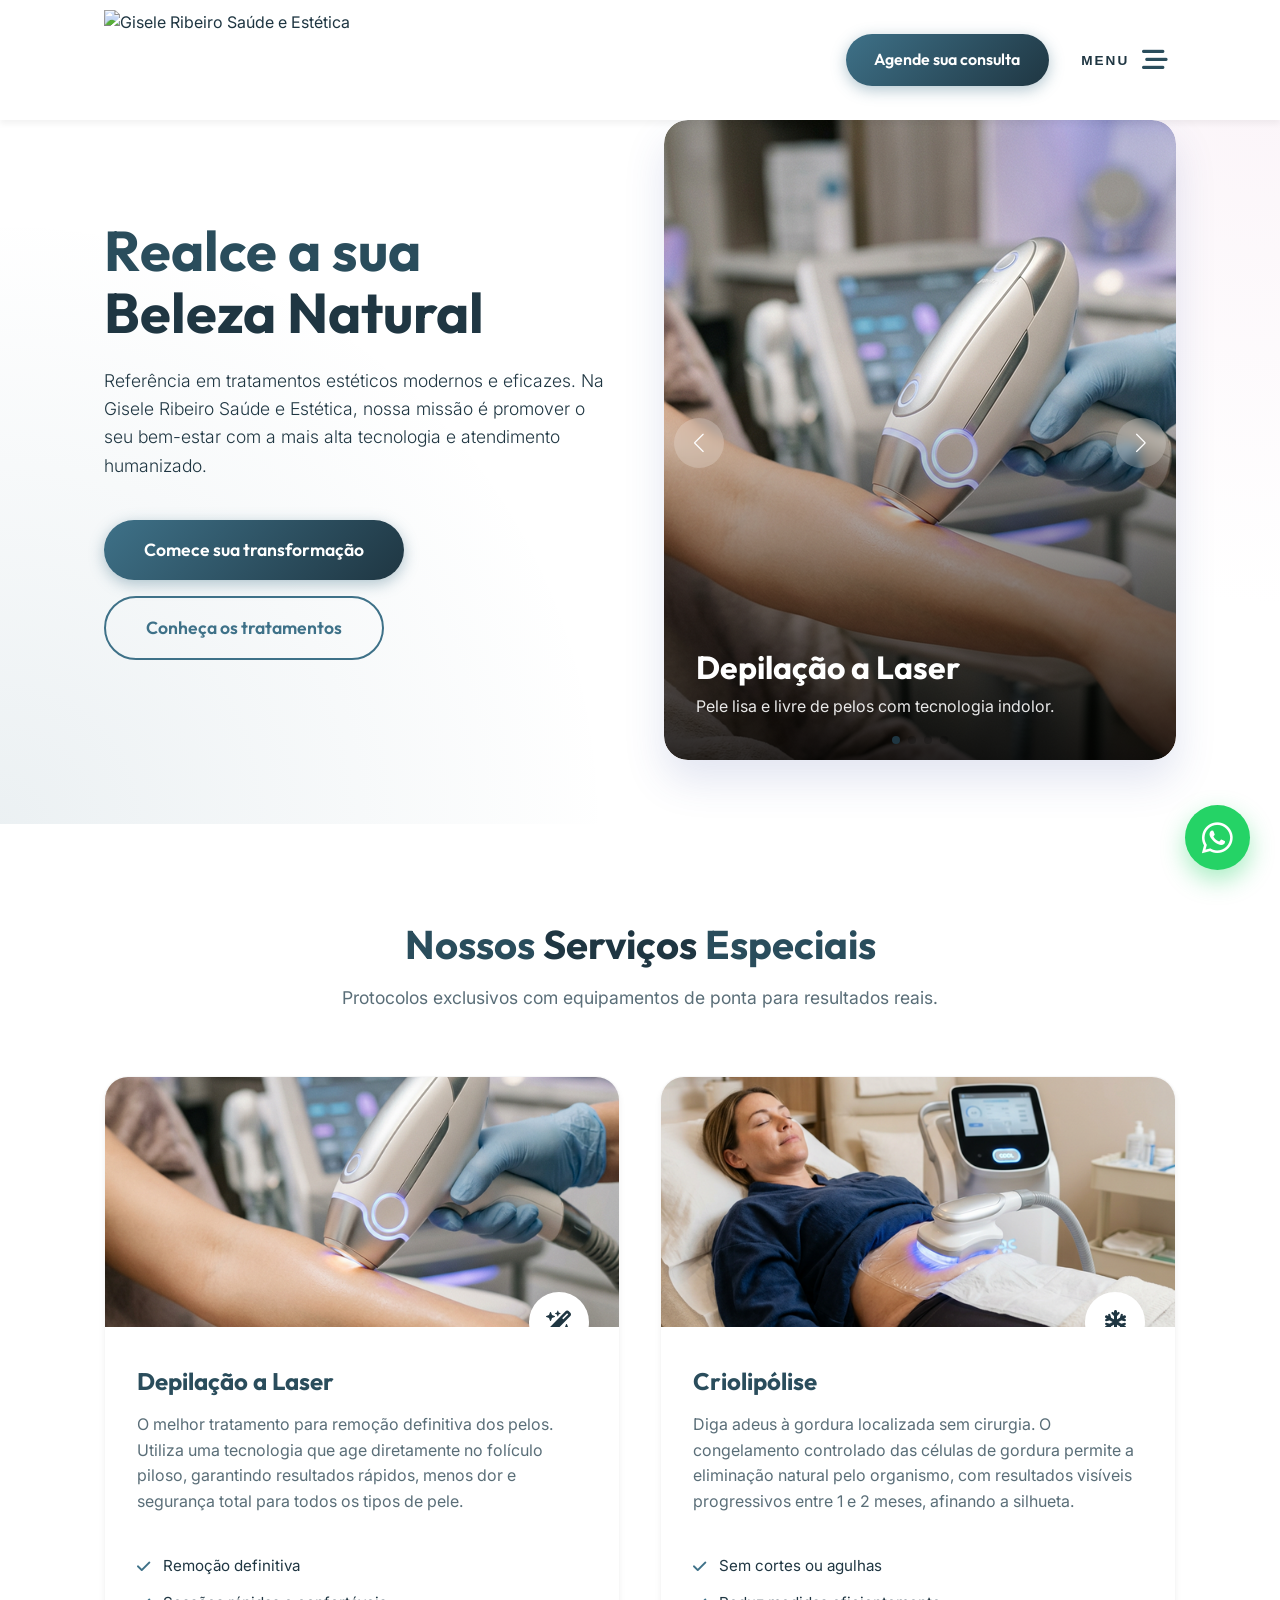
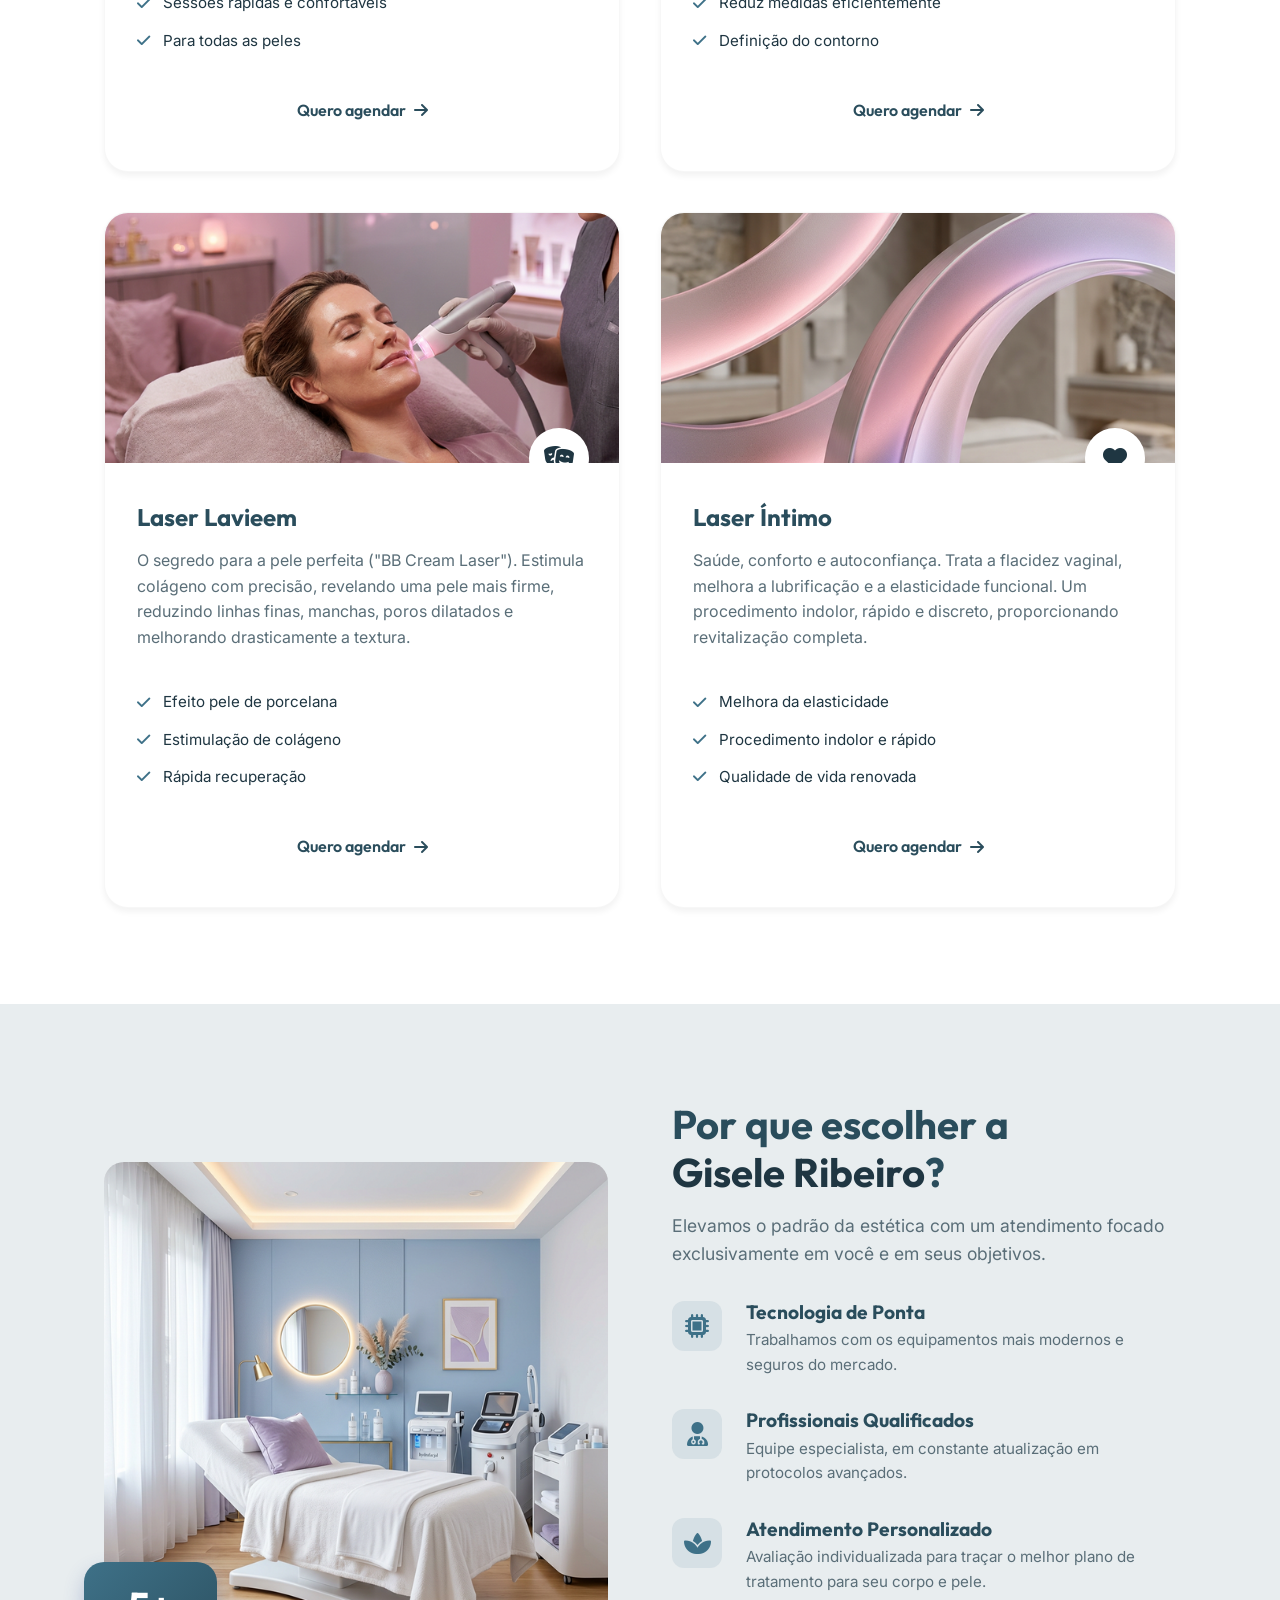
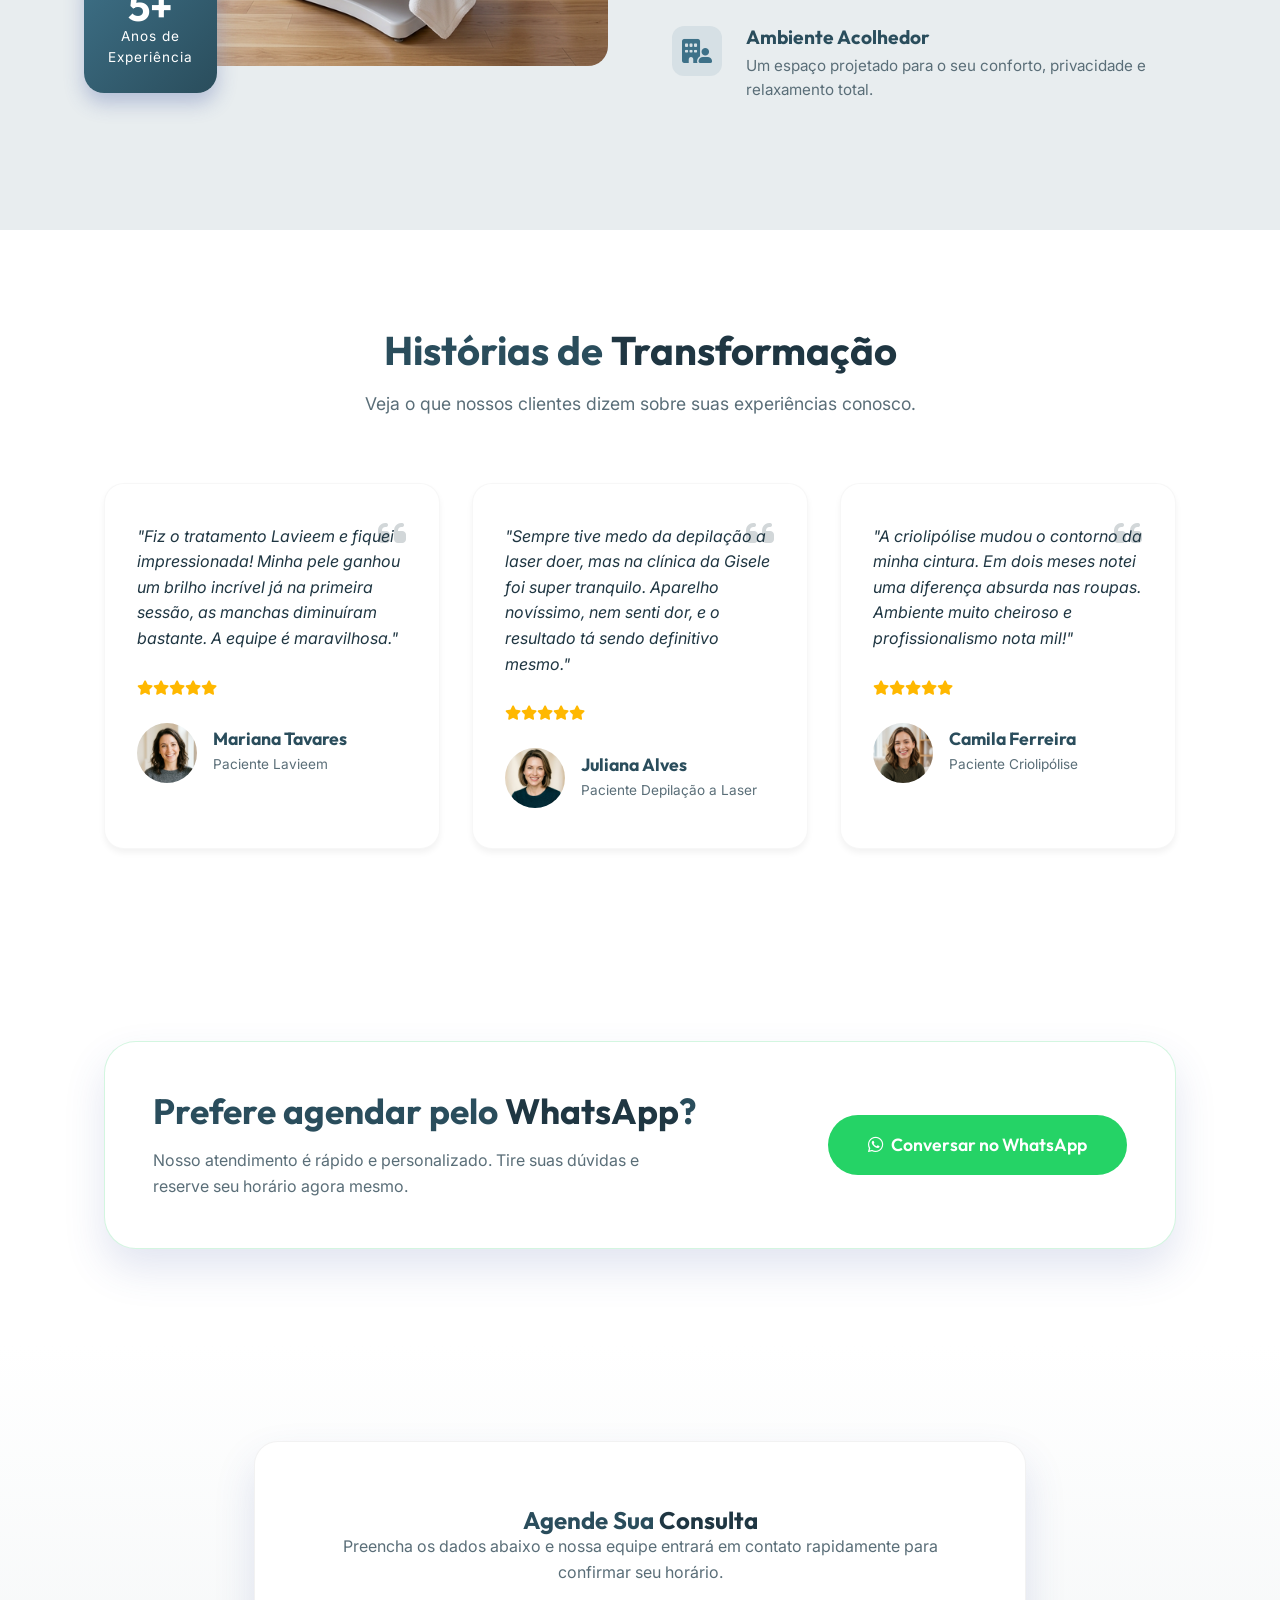
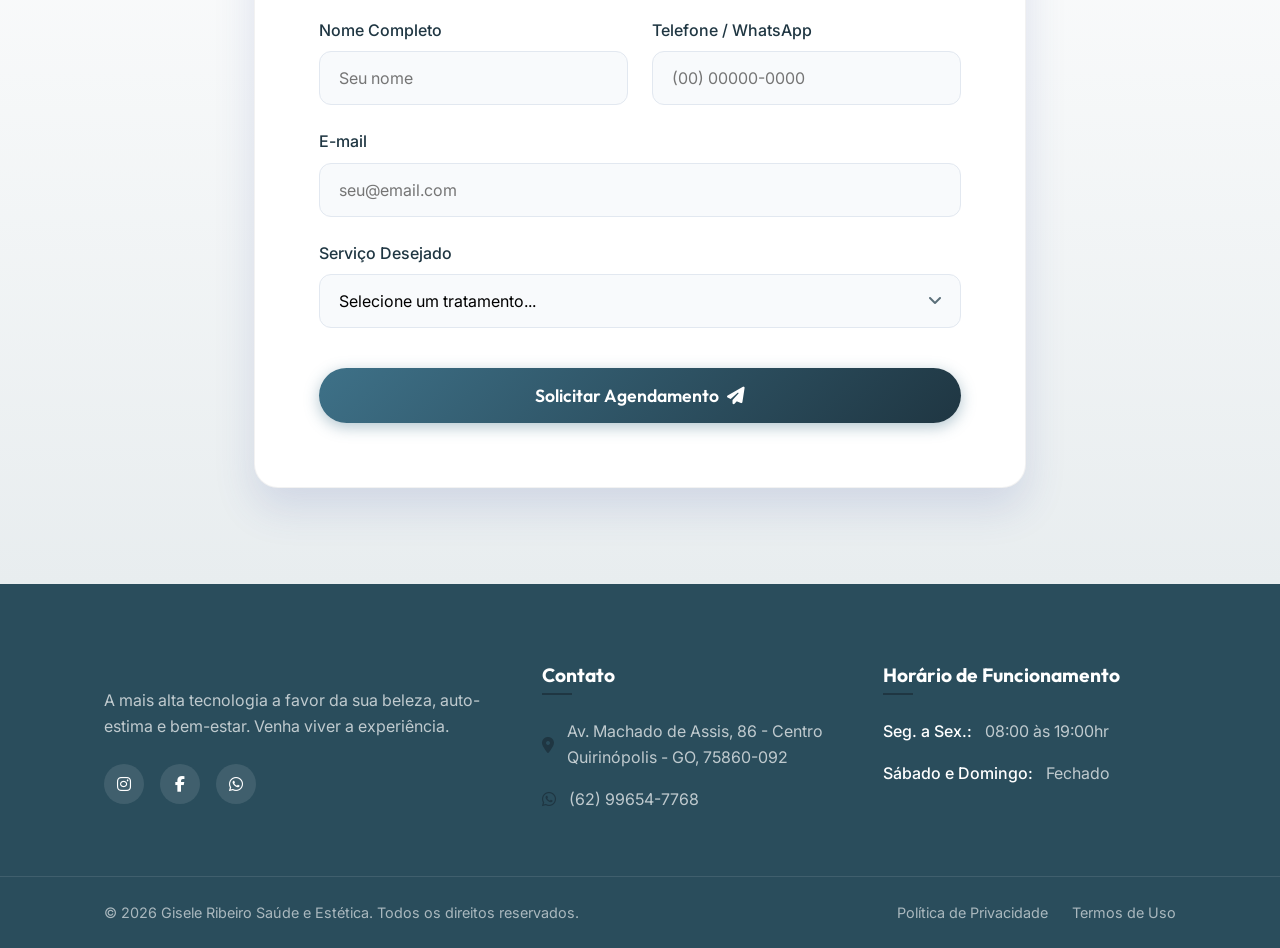
==== index.html @ b2b4befc "Add files via upload" ====
<!DOCTYPE html>
<html lang="pt-BR">
<head>
    <meta charset="UTF-8">
    <meta name="viewport" content="width=device-width, initial-scale=1.0">
    <meta name="description" content="Gisele Ribeiro Saúde e Estética - Tratamentos modernos de Depilação a Laser, Criolipólise, Laser Lavieem e Laser Íntimo. Agende sua consulta!">
    <title>Gisele Ribeiro | Saúde e Estética</title>
    
    <!-- Favicon -->
    <link rel="icon" type="image/webp" href="https://i.ibb.co/fGSXRLW4/Giselr-Besf-nw.webp">
    
    <!-- Google Fonts: Inter and Outfit -->
    <link rel="preconnect" href="https://fonts.googleapis.com">
    <link rel="preconnect" href="https://fonts.gstatic.com" crossorigin>
    <link href="https://fonts.googleapis.com/css2?family=Inter:wght@300;400;500;600&family=Outfit:wght@400;600;700&display=swap" rel="stylesheet">
    
    <!-- FontAwesome for Icons -->
    <link rel="stylesheet" href="https://cdnjs.cloudflare.com/ajax/libs/font-awesome/6.4.0/css/all.min.css">
    
    <!-- Swiper CSS for Carousel -->
    <link rel="stylesheet" href="https://cdn.jsdelivr.net/npm/swiper@10/swiper-bundle.min.css" />

    <!-- Google Icons (Material Symbols Outlined) -->
    <link rel="stylesheet" href="https://fonts.googleapis.com/css2?family=Material+Symbols+Outlined:opsz,wght,FILL,GRAD@20..48,100..700,0..1,-50..200" />
    
    <link rel="stylesheet" href="styles.css">
</head>
<body>

    <!-- Header -->
    <header class="header">
        <div class="container header-content">
            <a href="index.html" class="logo">
                <img src="https://i.ibb.co/fGSXRLW4/Giselr-Besf-nw.webp" alt="Gisele Ribeiro Saúde e Estética" class="logo-img">
            </a>
            
            <div class="header-actions">
                <a href="#agendamento" class="btn btn-primary d-none-mobile">Agende sua consulta</a>
                <button class="nav-toggle" aria-label="Abrir Menu">
                    <span class="menu-label d-none-mobile">MENU</span>
                    <i class="fa-solid fa-bars-staggered"></i>
                </button>
            </div>
        </div>
        
        <!-- Sidebar Navigation Menu -->
        <div class="sidebar-nav">
            <div class="sidebar-header">
                <button class="nav-close" aria-label="Fechar Menu">
                    <i class="fa-solid fa-xmark"></i>
                </button>
            </div>
            <nav class="sidebar-links">
                <a href="#home" class="sidebar-link active">Início</a>
                <a href="#servicos" class="sidebar-link">Serviços</a>
                <a href="#beneficios" class="sidebar-link">Benefícios</a>
                <a href="#beneficios" class="sidebar-link">Sobre Nós</a>
                <a href="cursos.html" class="sidebar-link">Academy (Cursos)</a>
                <a href="#" class="sidebar-link">Blog <span class="badge">Em breve</span></a>
                <a href="#agendamento" class="btn btn-primary btn-block" style="margin-top: 2rem;">Agendar Consulta</a>
            </nav>
            <div class="sidebar-footer">
                <div class="social-links">
                    <a href="https://www.instagram.com/giseleribeiro.esteticacomsaude/" target="_blank"><i class="fa-brands fa-instagram"></i></a>
                    <a href="https://wa.me/5562996547768" target="_blank"><i class="fa-brands fa-whatsapp"></i></a>
                </div>
            </div>
        </div>
        <div class="nav-overlay"></div>
    </header>

    <main>
        <!-- Introdução & Banner -->
        <section class="hero" id="home">
            <div class="container hero-container">
                <div class="hero-text-content">
                    <h1>Realce a sua <span class="highlight">Beleza Natural</span></h1>
                    <p>Referência em tratamentos estéticos modernos e eficazes. Na Gisele Ribeiro Saúde e Estética, nossa missão é promover o seu bem-estar com a mais alta tecnologia e atendimento humanizado.</p>
                    <div class="hero-actions">
                        <a href="#agendamento" class="btn btn-primary btn-large">Comece sua transformação</a>
                        <a href="#servicos" class="btn btn-outline btn-large">Conheça os tratamentos</a>
                    </div>
                </div>

                <div class="hero-carousel">
                    <!-- Swiper -->
                    <div class="swiper mySwiper">
                        <div class="swiper-wrapper">
                            <div class="swiper-slide card-slide">
                                <img src="assets/depilacao_laser.png" alt="Depilação a Laser">
                                <div class="slide-content">
                                    <h3>Depilação a Laser</h3>
                                    <p>Pele lisa e livre de pelos com tecnologia indolor.</p>
                                </div>
                            </div>
                            <div class="swiper-slide card-slide">
                                <img src="assets/criolipolise.png" alt="Criolipólise">
                                <div class="slide-content">
                                    <h3>Criolipólise</h3>
                                    <p>Redução de gordura localizada sem cirurgia.</p>
                                </div>
                            </div>
                            <div class="swiper-slide card-slide">
                                <img src="assets/laser_lavieem.png" alt="Laser Lavieem">
                                <div class="slide-content">
                                    <h3>Laser Lavieem</h3>
                                    <p>Rejuvenescimento facial, glow extra e redução de manchas.</p>
                                </div>
                            </div>
                            <div class="swiper-slide card-slide">
                                <img src="assets/laser_intimo.png" alt="Laser Íntimo">
                                <div class="slide-content">
                                    <h3>Laser Íntimo</h3>
                                    <p>Conforto, revitalização e saúde íntima feminina.</p>
                                </div>
                            </div>
                        </div>
                        <div class="swiper-pagination"></div>
                        <!-- Add Arrows -->
                        <div class="swiper-button-next"></div>
                        <div class="swiper-button-prev"></div>
                    </div>
                </div>
            </div>
        </section>

        <!-- Serviços Detalhados -->
        <section class="services section-padding" id="servicos">
            <div class="container">
                <div class="section-heading text-center">
                    <h2>Nossos <span class="highlight">Serviços</span> Especiais</h2>
                    <p>Protocolos exclusivos com equipamentos de ponta para resultados reais.</p>
                </div>

                <div class="services-grid">
                    <!-- Serviço 1 -->
                    <div class="service-card reveal-up">
                        <div class="service-image">
                            <img src="assets/depilacao_laser.png" alt="Depilação a Laser">
                            <div class="service-icon"><i class="fa-solid fa-wand-magic-sparkles"></i></div>
                        </div>
                        <div class="service-content">
                            <h3>Depilação a Laser</h3>
                            <p>O melhor tratamento para remoção definitiva dos pelos. Utiliza uma tecnologia que age diretamente no folículo piloso, garantindo resultados rápidos, menos dor e segurança total para todos os tipos de pele.</p>
                            <ul class="service-features">
                                <li><i class="fa-solid fa-check"></i> Remoção definitiva</li>
                                <li><i class="fa-solid fa-check"></i> Sessões rápidas e confortáveis</li>
                                <li><i class="fa-solid fa-check"></i> Para todas as peles</li>
                            </ul>
                            <a href="#agendamento" class="btn btn-secondary">Quero agendar <i class="fa-solid fa-arrow-right"></i></a>
                        </div>
                    </div>

                    <!-- Serviço 2 -->
                    <div class="service-card reveal-up" style="transition-delay: 100ms;">
                        <div class="service-image">
                            <img src="assets/criolipolise.png" alt="Criolipólise">
                            <div class="service-icon"><i class="fa-solid fa-snowflake"></i></div>
                        </div>
                        <div class="service-content">
                            <h3>Criolipólise</h3>
                            <p>Diga adeus à gordura localizada sem cirurgia. O congelamento controlado das células de gordura permite a eliminação natural pelo organismo, com resultados visíveis progressivos entre 1 e 2 meses, afinando a silhueta.</p>
                            <ul class="service-features">
                                <li><i class="fa-solid fa-check"></i> Sem cortes ou agulhas</li>
                                <li><i class="fa-solid fa-check"></i> Reduz medidas eficientemente</li>
                                <li><i class="fa-solid fa-check"></i> Definição do contorno</li>
                            </ul>
                            <a href="#agendamento" class="btn btn-secondary">Quero agendar <i class="fa-solid fa-arrow-right"></i></a>
                        </div>
                    </div>

                    <!-- Serviço 3 -->
                    <div class="service-card reveal-up" style="transition-delay: 200ms;">
                        <div class="service-image">
                            <img src="assets/laser_lavieem.png" alt="Laser Lavieem">
                            <div class="service-icon"><i class="fa-solid fa-masks-theater"></i></div>
                        </div>
                        <div class="service-content">
                            <h3>Laser Lavieem</h3>
                            <p>O segredo para a pele perfeita ("BB Cream Laser"). Estimula colágeno com precisão, revelando uma pele mais firme, reduzindo linhas finas, manchas, poros dilatados e melhorando drasticamente a textura.</p>
                            <ul class="service-features">
                                <li><i class="fa-solid fa-check"></i> Efeito pele de porcelana</li>
                                <li><i class="fa-solid fa-check"></i> Estimulação de colágeno</li>
                                <li><i class="fa-solid fa-check"></i> Rápida recuperação</li>
                            </ul>
                            <a href="#agendamento" class="btn btn-secondary">Quero agendar <i class="fa-solid fa-arrow-right"></i></a>
                        </div>
                    </div>

                    <!-- Serviço 4 -->
                    <div class="service-card reveal-up" style="transition-delay: 300ms;">
                        <div class="service-image">
                            <img src="assets/laser_intimo.png" alt="Laser Íntimo">
                            <div class="service-icon"><i class="fa-solid fa-heart"></i></div>
                        </div>
                        <div class="service-content">
                            <h3>Laser Íntimo</h3>
                            <p>Saúde, conforto e autoconfiança. Trata a flacidez vaginal, melhora a lubrificação e a elasticidade funcional. Um procedimento indolor, rápido e discreto, proporcionando revitalização completa.</p>
                            <ul class="service-features">
                                <li><i class="fa-solid fa-check"></i> Melhora da elasticidade</li>
                                <li><i class="fa-solid fa-check"></i> Procedimento indolor e rápido</li>
                                <li><i class="fa-solid fa-check"></i> Qualidade de vida renovada</li>
                            </ul>
                            <a href="#agendamento" class="btn btn-secondary">Quero agendar <i class="fa-solid fa-arrow-right"></i></a>
                        </div>
                    </div>
                </div>
            </div>
        </section>

        <!-- Benefícios -->
        <section class="benefits section-padding bg-light" id="beneficios">
            <div class="container">
                <div class="benefits-wrapper">
                    <div class="benefits-image-col reveal-left">
                        <img src="assets/hero_banner.png" alt="Clínica Moderna e Confortável" class="rounded-image shadow-lg">
                        <div class="experience-badge">
                            <span class="badge-num">5+</span>
                            <span class="badge-text">Anos de<br>Experiência</span>
                        </div>
                    </div>
                    <div class="benefits-content reveal-right">
                        <h2>Por que escolher a <span class="highlight">Gisele Ribeiro</span>?</h2>
                        <p class="subtitle">Elevamos o padrão da estética com um atendimento focado exclusivamente em você e em seus objetivos.</p>
                        
                        <div class="benefits-list">
                            <div class="benefit-item">
                                <div class="icon-box"><i class="fa-solid fa-microchip"></i></div>
                                <div class="benefit-text">
                                    <h4>Tecnologia de Ponta</h4>
                                    <p>Trabalhamos com os equipamentos mais modernos e seguros do mercado.</p>
                                </div>
                            </div>
                            <div class="benefit-item">
                                <div class="icon-box"><i class="fa-solid fa-user-doctor"></i></div>
                                <div class="benefit-text">
                                    <h4>Profissionais Qualificados</h4>
                                    <p>Equipe especialista, em constante atualização em protocolos avançados.</p>
                                </div>
                            </div>
                            <div class="benefit-item">
                                <div class="icon-box"><i class="fa-solid fa-spa"></i></div>
                                <div class="benefit-text">
                                    <h4>Atendimento Personalizado</h4>
                                    <p>Avaliação individualizada para traçar o melhor plano de tratamento para seu corpo e pele.</p>
                                </div>
                            </div>
                            <div class="benefit-item">
                                <div class="icon-box"><i class="fa-solid fa-building-user"></i></div>
                                <div class="benefit-text">
                                    <h4>Ambiente Acolhedor</h4>
                                    <p>Um espaço projetado para o seu conforto, privacidade e relaxamento total.</p>
                                </div>
                            </div>
                        </div>
                    </div>
                </div>
            </div>
        </section>

        <!-- Depoimentos -->
        <section class="testimonials section-padding" id="depoimentos">
            <div class="container">
                <div class="section-heading text-center">
                    <h2>Histórias de <span class="highlight">Transformação</span></h2>
                    <p>Veja o que nossos clientes dizem sobre suas experiências conosco.</p>
                </div>
                
                <div class="testimonials-grid">
                    <div class="testimonial-card reveal-up">
                        <div class="quote-icon"><i class="fa-solid fa-quote-left"></i></div>
                        <p class="testimonial-text">"Fiz o tratamento Lavieem e fiquei impressionada! Minha pele ganhou um brilho incrível já na primeira sessão, as manchas diminuíram bastante. A equipe é maravilhosa."</p>
                        <div class="rating">
                            <i class="fa-solid fa-star"></i><i class="fa-solid fa-star"></i><i class="fa-solid fa-star"></i><i class="fa-solid fa-star"></i><i class="fa-solid fa-star"></i>
                        </div>
                        <div class="client-info">
                            <img src="assets/testimonial_1.png" alt="Cliente 1">
                            <div>
                                <h4>Mariana Tavares</h4>
                                <span>Paciente Lavieem</span>
                            </div>
                        </div>
                    </div>

                    <div class="testimonial-card reveal-up" style="transition-delay: 150ms;">
                        <div class="quote-icon"><i class="fa-solid fa-quote-left"></i></div>
                        <p class="testimonial-text">"Sempre tive medo da depilação a laser doer, mas na clínica da Gisele foi super tranquilo. Aparelho novíssimo, nem senti dor, e o resultado tá sendo definitivo mesmo."</p>
                        <div class="rating">
                            <i class="fa-solid fa-star"></i><i class="fa-solid fa-star"></i><i class="fa-solid fa-star"></i><i class="fa-solid fa-star"></i><i class="fa-solid fa-star"></i>
                        </div>
                        <div class="client-info">
                            <img src="assets/testimonial_2.png" alt="Cliente 2">
                            <div>
                                <h4>Juliana Alves</h4>
                                <span>Paciente Depilação a Laser</span>
                            </div>
                        </div>
                    </div>

                    <div class="testimonial-card reveal-up" style="transition-delay: 300ms;">
                        <div class="quote-icon"><i class="fa-solid fa-quote-left"></i></div>
                        <p class="testimonial-text">"A criolipólise mudou o contorno da minha cintura. Em dois meses notei uma diferença absurda nas roupas. Ambiente muito cheiroso e profissionalismo nota mil!"</p>
                        <div class="rating">
                            <i class="fa-solid fa-star"></i><i class="fa-solid fa-star"></i><i class="fa-solid fa-star"></i><i class="fa-solid fa-star"></i><i class="fa-solid fa-star"></i>
                        </div>
                        <div class="client-info">
                            <img src="assets/testimonial_3.png" alt="Cliente 3">
                            <div>
                                <h4>Camila Ferreira</h4>
                                <span>Paciente Criolipólise</span>
                            </div>
                        </div>
                    </div>
                </div>
            </div>
        </section>

        <!-- WhatsApp Banner CTA -->
        <section class="whatsapp-cta section-padding reveal-up">
            <div class="container">
                <div class="cta-box">
                    <div class="cta-content">
                        <h2>Prefere agendar pelo <span class="highlight">WhatsApp</span>?</h2>
                        <p>Nosso atendimento é rápido e personalizado. Tire suas dúvidas e reserve seu horário agora mesmo.</p>
                    </div>
                    <a href="https://wa.me/5562996547768?text=Olá Gisele! Gostaria de agendar meu horário. Vi o seu site e gostaria de saber as datas disponíveis." target="_blank" class="btn btn-whatsapp btn-large">
                        <i class="fa-brands fa-whatsapp"></i> Conversar no WhatsApp
                    </a>
                </div>
            </div>
        </section>

        <!-- Agendamento -->
        <section class="booking section-padding" id="agendamento">
            <div class="container container-sm">
                <div class="booking-box reveal-up">
                    <div class="booking-header text-center">
                        <h2>Agende Sua <span class="highlight">Consulta</span></h2>
                        <p>Preencha os dados abaixo e nossa equipe entrará em contato rapidamente para confirmar seu horário.</p>
                    </div>
                    
                    <form id="bookingForm" class="booking-form">
                        <div class="form-group row">
                            <div class="col">
                                <label for="name">Nome Completo</label>
                                <input type="text" id="name" name="name" placeholder="Seu nome" required>
                            </div>
                            <div class="col">
                                <label for="phone">Telefone / WhatsApp</label>
                                <input type="tel" id="phone" name="phone" placeholder="(00) 00000-0000" required>
                            </div>
                        </div>
                        <div class="form-group">
                            <label for="email">E-mail</label>
                            <input type="email" id="email" name="email" placeholder="seu@email.com" required>
                        </div>
                        <div class="form-group">
                            <label text="service">Serviço Desejado</label>
                            <div class="custom-select-wrapper">
                                <select id="service" name="service" required>
                                    <option value="" disabled selected>Selecione um tratamento...</option>
                                    <option value="depilacao">Depilação a Laser</option>
                                    <option value="criolipolise">Criolipólise</option>
                                    <option value="lavieem">Laser Lavieem</option>
                                    <option value="intimo">Laser Íntimo</option>
                                    <option value="avaliacao">Apenas uma Avaliação</option>
                                </select>
                            </div>
                        </div>
                        <button type="submit" class="btn btn-primary btn-submit btn-large w-100">Solicitar Agendamento <i class="fa-solid fa-paper-plane"></i></button>
                    </form>
                </div>
            </div>
        </section>
    </main>

    <!-- Footer -->
    <footer class="footer">
        <div class="container footer-grid">
            <div class="footer-brand">
                <p class="footer-desc">A mais alta tecnologia a favor da sua beleza, auto-estima e bem-estar. Venha viver a experiência.</p>
                <div class="social-links">
                    <a href="https://www.instagram.com/giseleribeiro.esteticacomsaude/" target="_blank" aria-label="Instagram"><i class="fa-brands fa-instagram"></i></a>
                    <a href="https://www.facebook.com/gisele.ribeirodeoliveira.9/" target="_blank" aria-label="Facebook"><i class="fa-brands fa-facebook-f"></i></a>
                    <a href="https://wa.me/5562996547768" target="_blank" aria-label="WhatsApp"><i class="fa-brands fa-whatsapp"></i></a>
                </div>
            </div>

            <div class="footer-contact">
                <h3>Contato</h3>
                <ul>
                    <li><i class="fa-solid fa-location-dot"></i> Av. Machado de Assis, 86 - Centro<br>Quirinópolis - GO, 75860-092</li>
                    <li><i class="fa-brands fa-whatsapp"></i> (62) 99654-7768</li>
                </ul>
            </div>

            <div class="footer-hours">
                <h3>Horário de Funcionamento</h3>
                <ul>
                    <li><span>Seg. a Sex.:</span> 08:00 às 19:00hr</li>
                    <li><span>Sábado e Domingo:</span> Fechado</li>
                </ul>
            </div>
        </div>
        
        <div class="footer-bottom">
            <div class="container footer-bottom-content">
                <p>&copy; 2026 Gisele Ribeiro Saúde e Estética. Todos os direitos reservados.</p>
                <div class="legal-links">
                    <a href="privacidade.html">Política de Privacidade</a>
                    <a href="termos.html">Termos de Uso</a>
                </div>
            </div>
        </div>
    </footer>

    <!-- Swiper JS -->
    <script src="https://cdn.jsdelivr.net/npm/swiper@10/swiper-bundle.min.js"></script>
    
    <!-- Custom JS -->
    <script src="script.js"></script>

    <!-- Floating WhatsApp Button -->
    <a href="https://wa.me/5562996547768?text=Olá Gisele! Gostaria de agendar uma consulta." class="whatsapp-float" target="_blank" aria-label="Falar no WhatsApp">
        <i class="fa-brands fa-whatsapp"></i>
        <span class="tooltip">Agende no WhatsApp</span>
    </a>
</body>
</html>
---- styles.css ----
/* Root Variables */
:root {
    /* Color Palette */
    --primary-blue: #3E7188; /* Deep slate blue from the main cards */
    --primary-blue-dark: #2A4D5C; /* Darker shade for text/contrast */
    --primary-blue-light: #5A8FAD; /* Lighter shade for hover states */
    --primary-lilac: #1F3642; /* Replacing lilac with a dark charcoal slate from the lines/text */
    --primary-lilac-light: #9CA7AE; /* Replacing light lilac with a soft silver/gray */
    --bg-white: #FFFFFF;
    --bg-light: #E8EDEF; /* Soft grayish-blue for light backgrounds */
    --text-dark: #1F3642; /* Dark slate text */
    --text-muted: #5A6E78;
    --accent: #E8EDEF;
    
    /* Typography */
    --font-heading: 'Outfit', sans-serif;
    --font-body: 'Inter', sans-serif;
    
    /* Shadows */
    --shadow-sm: 0 4px 6px rgba(0,0,0,0.05);
    --shadow-md: 0 10px 30px rgba(62, 113, 136, 0.1);
    --shadow-lg: 0 20px 40px rgba(61, 82, 160, 0.15);
    
    /* Transitions */
    --transition-fast: 0.2s ease;
    --transition-normal: 0.3s ease;
    --transition-slow: 0.5s ease;
}

/* Reset & Base Styles */
* {
    margin: 0;
    padding: 0;
    box-sizing: border-box;
}

html {
    scroll-behavior: smooth;
    font-size: 16px;
}

body {
    font-family: var(--font-body);
    color: var(--text-dark);
    background-color: var(--bg-white);
    line-height: 1.6;
    overflow-x: hidden;
}

h1, h2, h3, h4, h5, h6 {
    font-family: var(--font-heading);
    font-weight: 700;
    line-height: 1.2;
    color: var(--primary-blue-dark);
}

p {
    margin-bottom: 1rem;
    color: var(--text-muted);
}

a {
    text-decoration: none;
    color: inherit;
    transition: var(--transition-normal);
}

ul {
    list-style: none;
}

/* Container */
.container {
    width: 100%;
    max-width: 1200px;
    margin: 0 auto;
    padding: 0 5%;
}

.container-sm {
    max-width: 900px;
}

.section-padding {
    padding: 6rem 0;
}

.bg-light {
    background-color: var(--bg-light);
}

.text-center {
    text-align: center;
}

.highlight {
    color: var(--primary-lilac);
    position: relative;
    display: inline-block;
}

.section-heading {
    margin-bottom: 4rem;
}

.section-heading h2 {
    font-size: 2.5rem;
    margin-bottom: 1rem;
}

.section-heading p {
    font-size: 1.1rem;
    max-width: 600px;
    margin: 0 auto;
}

/* Buttons */
.btn {
    display: inline-flex;
    align-items: center;
    justify-content: center;
    padding: 0.8rem 1.8rem;
    border-radius: 50px;
    font-family: var(--font-heading);
    font-weight: 600;
    font-size: 1rem;
    cursor: pointer;
    transition: var(--transition-normal);
    gap: 0.5rem;
    border: none;
}

.btn-large {
    padding: 1rem 2.5rem;
    font-size: 1.1rem;
}

.btn-primary {
    background: linear-gradient(135deg, var(--primary-blue), var(--primary-lilac));
    color: white;
    box-shadow: 0 4px 15px rgba(62, 113, 136, 0.4);
}

.btn-primary:hover {
    transform: translateY(-2px);
    box-shadow: 0 8px 25px rgba(62, 113, 136, 0.5);
    color: white;
}

.btn-secondary {
    background: transparent;
    color: var(--primary-blue-dark);
    padding: 0.5rem 0;
    border-radius: 0;
}

.btn-secondary:hover {
    color: var(--primary-lilac);
    gap: 0.8rem;
}

.btn-outline {
    background: transparent;
    border: 2px solid var(--primary-blue);
    color: var(--primary-blue);
}

.btn-outline:hover {
    background: var(--primary-blue);
    color: white;
}

.w-100 {
    width: 100%;
}

/* Header */
.header {
    position: fixed;
    top: 0;
    width: 100%;
    background-color: rgba(255, 255, 255, 0.95);
    backdrop-filter: blur(10px);
    z-index: 1000;
    box-shadow: var(--shadow-sm);
    transition: var(--transition-normal);
}

.header-content {
    display: flex;
    justify-content: space-between;
    align-items: center;
    height: 120px; /* Increased from 80px to accommodate larger logo */
}

.logo {
    display: flex;
    align-items: center;
    text-decoration: none;
}

.logo-img {
    height: 100px; /* Increased significantly for header */
    width: auto;
    object-fit: contain;
    transition: var(--transition-fast);
}

.footer-logo {
    height: 70px; /* Reverted to a slightly smaller size for footer */
    filter: brightness(0) invert(1);
}

.header-actions {
    display: flex;
    align-items: center;
    gap: 1.5rem;
}

.nav-toggle {
    background: none;
    border: none;
    font-size: 1.6rem;
    color: var(--primary-blue-dark);
    cursor: pointer;
    display: flex;
    align-items: center;
    gap: 0.8rem;
    transition: var(--transition-normal);
    padding: 0.5rem;
}

.nav-toggle:hover {
    color: var(--primary-blue);
    transform: scale(1.05);
}

.menu-label {
    font-size: 0.85rem;
    font-weight: 700;
    letter-spacing: 2px;
    color: var(--text-dark);
}

/* Sidebar Navigation */
.sidebar-nav {
    position: fixed;
    top: 0;
    right: -100%;
    width: 350px;
    height: 100vh;
    background: white;
    z-index: 2000;
    padding: 3rem 2.5rem;
    transition: all 0.5s cubic-bezier(0.77, 0, 0.175, 1);
    display: flex;
    flex-direction: column;
    box-shadow: -10px 0 30px rgba(0,0,0,0.05);
}

.sidebar-nav.active {
    right: 0;
}

.sidebar-header {
    display: flex;
    justify-content: flex-end;
    margin-bottom: 3rem;
}

.nav-close {
    background: none;
    border: none;
    font-size: 2rem;
    color: var(--text-dark);
    cursor: pointer;
    transition: var(--transition-normal);
}

.nav-close:hover {
    color: var(--primary-blue);
    transform: rotate(90deg);
}

.sidebar-links {
    display: flex;
    flex-direction: column;
    gap: 1.2rem;
    flex: 1;
}

.sidebar-link {
    font-family: var(--font-heading);
    font-size: 1.4rem;
    font-weight: 600;
    color: var(--text-dark);
    text-decoration: none;
    transition: var(--transition-normal);
    position: relative;
    display: inline-block;
    width: fit-content;
}

.sidebar-link::after {
    content: '';
    position: absolute;
    bottom: -2px;
    left: 0;
    width: 0;
    height: 2px;
    background: var(--primary-blue);
    transition: var(--transition-normal);
}

.sidebar-link:hover {
    color: var(--primary-blue);
    padding-left: 10px;
}

.sidebar-link:hover::after {
    width: 100%;
}

.sidebar-link.active {
    color: var(--primary-blue);
}

.sidebar-link.active::after {
    width: 100%;
}

.sidebar-link .badge {
    font-size: 0.65rem;
    background: var(--bg-light);
    color: var(--text-muted);
    padding: 0.2rem 0.6rem;
    border-radius: 50px;
    margin-left: 10px;
    vertical-align: middle;
    font-weight: 500;
}

.sidebar-footer {
    padding-top: 2rem;
    border-top: 1px solid rgba(0,0,0,0.05);
}

.nav-overlay {
    position: fixed;
    top: 0;
    left: 0;
    width: 100%;
    height: 100%;
    background: rgba(31, 54, 66, 0.4);
    backdrop-filter: blur(4px);
    z-index: 1999;
    opacity: 0;
    visibility: hidden;
    transition: var(--transition-normal);
}

.nav-overlay.active {
    opacity: 1;
    visibility: visible;
}

@media (max-width: 768px) {
    .sidebar-nav {
        width: 100%;
        padding: 2.5rem 1.5rem;
    }
    
    .sidebar-link {
        font-size: 1.2rem;
    }
}

/* Hero Section */
.hero {
    padding-top: 120px;
    padding-bottom: 4rem;
    min-height: 90vh;
    display: flex;
    align-items: center;
    background: radial-gradient(circle at top right, rgba(225, 175, 209, 0.15) 0%, transparent 40%),
                radial-gradient(circle at bottom left, rgba(62, 113, 136, 0.1) 0%, transparent 40%);
}

.hero-container {
    display: grid;
    grid-template-columns: 1fr 1fr;
    gap: 3rem;
    align-items: center;
}

.hero-text-content h1 {
    font-size: 3.5rem;
    margin-bottom: 1.5rem;
    line-height: 1.1;
}

.hero-text-content p {
    font-size: 1.1rem;
    margin-bottom: 2.5rem;
    font-weight: 300;
    color: var(--text-dark);
}

.hero-actions {
    display: flex;
    gap: 1rem;
    flex-wrap: wrap;
}

.hero-carousel {
    width: 100%;
    position: relative;
    border-radius: 24px;
    overflow: hidden;
    box-shadow: var(--shadow-lg);
}

/* Swiper overrides */
.card-slide {
    position: relative;
    border-radius: 24px;
    overflow: hidden;
    aspect-ratio: 4/5;
}

.card-slide img {
    width: 100%;
    height: 100%;
    object-fit: cover;
}

.card-slide::after {
    content: '';
    position: absolute;
    bottom: 0;
    left: 0;
    width: 100%;
    height: 60%;
    background: linear-gradient(to top, rgba(0,0,0,0.8), transparent);
}

.slide-content {
    position: absolute;
    bottom: 0;
    left: 0;
    padding: 2.5rem 2rem;
    width: 100%;
    z-index: 2;
    color: white;
}

.slide-content h3 {
    color: white;
    font-size: 2rem;
    margin-bottom: 0.5rem;
}

.slide-content p {
    color: rgba(255,255,255,0.9);
    margin-bottom: 0;
    font-size: 1rem;
}

.swiper-button-next, .swiper-button-prev {
    color: white !important;
    background: rgba(255,255,255,0.2);
    backdrop-filter: blur(5px);
    width: 50px !important;
    height: 50px !important;
    border-radius: 50%;
}

.swiper-button-next::after, .swiper-button-prev::after {
    font-size: 1.2rem !important;
}

.swiper-pagination-bullet-active {
    background: var(--primary-lilac) !important;
}

/* Services Section */
.services-grid {
    display: grid;
    grid-template-columns: repeat(2, 1fr);
    gap: 2.5rem;
}

.service-card {
    background: white;
    border-radius: 24px;
    overflow: hidden;
    box-shadow: var(--shadow-sm);
    transition: var(--transition-normal);
    border: 1px solid rgba(0,0,0,0.03);
    display: flex;
    flex-direction: column;
}

.service-card:hover {
    transform: translateY(-10px);
    box-shadow: var(--shadow-lg);
}

.service-card:hover .service-image img {
    transform: scale(1.05);
}

.service-image {
    position: relative;
    height: 250px;
    overflow: hidden;
}

.service-image img {
    width: 100%;
    height: 100%;
    object-fit: cover;
    transition: var(--transition-slow);
}

.service-icon {
    position: absolute;
    bottom: -25px;
    right: 30px;
    width: 60px;
    height: 60px;
    background: white;
    border-radius: 50%;
    display: flex;
    align-items: center;
    justify-content: center;
    font-size: 1.5rem;
    color: var(--primary-lilac);
    box-shadow: 0 10px 20px rgba(0,0,0,0.1);
    z-index: 2;
}

.service-content {
    padding: 2.5rem 2rem;
    flex: 1;
    display: flex;
    flex-direction: column;
}

.service-content h3 {
    font-size: 1.5rem;
    margin-bottom: 1rem;
}

.service-features {
    margin: 1.5rem 0;
    flex: 1;
}

.service-features li {
    display: flex;
    align-items: center;
    gap: 0.8rem;
    margin-bottom: 0.8rem;
    color: var(--text-dark);
    font-size: 0.95rem;
}

.service-features i {
    color: var(--primary-blue);
}

/* Benefits */
.benefits-wrapper {
    display: grid;
    grid-template-columns: 1fr 1fr;
    gap: 4rem;
    align-items: center;
}

.benefits-image-col {
    position: relative;
}

.rounded-image {
    border-radius: 20px;
    width: 100%;
    height: auto;
    object-fit: cover;
}

.experience-badge {
    position: absolute;
    bottom: -20px;
    left: -20px;
    background: linear-gradient(135deg, var(--primary-blue), var(--primary-blue-dark));
    color: white;
    padding: 1.5rem;
    border-radius: 20px;
    display: flex;
    flex-direction: column;
    align-items: center;
    justify-content: center;
    box-shadow: 0 10px 20px rgba(61, 82, 160, 0.3);
}

.badge-num {
    font-family: var(--font-heading);
    font-size: 2.5rem;
    font-weight: 700;
    line-height: 1;
}

.badge-text {
    font-size: 0.85rem;
    text-align: center;
    letter-spacing: 1px;
}

.benefits-content h2 {
    font-size: 2.5rem;
    margin-bottom: 1rem;
}

.benefits-content .subtitle {
    font-size: 1.1rem;
    margin-bottom: 2rem;
}

.benefit-item {
    display: flex;
    gap: 1.5rem;
    margin-bottom: 2rem;
}

.icon-box {
    width: 50px;
    height: 50px;
    background: rgba(62, 113, 136, 0.1);
    border-radius: 12px;
    display: flex;
    align-items: center;
    justify-content: center;
    font-size: 1.5rem;
    color: var(--primary-blue);
    flex-shrink: 0;
}

.benefit-text h4 {
    font-size: 1.2rem;
    margin-bottom: 0.3rem;
}

.benefit-text p {
    margin-bottom: 0;
    font-size: 0.95rem;
}

/* Testimonials */
.testimonials-grid {
    display: grid;
    grid-template-columns: repeat(3, 1fr);
    gap: 2rem;
}

.testimonial-card {
    background: white;
    padding: 2.5rem 2rem;
    border-radius: 20px;
    box-shadow: var(--shadow-sm);
    position: relative;
    border: 1px solid rgba(0,0,0,0.03);
}

.quote-icon {
    font-size: 2rem;
    color: rgba(31, 54, 66, 0.2);
    position: absolute;
    top: 1.5rem;
    right: 2rem;
}

.testimonial-text {
    font-style: italic;
    color: var(--text-dark);
    margin-bottom: 1.5rem;
    position: relative;
    z-index: 1;
}

.rating {
    color: #FFB800;
    margin-bottom: 1.5rem;
    font-size: 0.9rem;
}

.client-info {
    display: flex;
    align-items: center;
    gap: 1rem;
}

.client-info img {
    width: 60px;
    height: 60px;
    border-radius: 50%;
    object-fit: cover;
}

.client-info h4 {
    font-size: 1.1rem;
    margin-bottom: 0.1rem;
}

.client-info span {
    font-size: 0.85rem;
    color: var(--text-muted);
}

/* Booking Form */
.booking {
    background: linear-gradient(to bottom, var(--bg-white), var(--bg-light));
}

.booking-box {
    background: white;
    padding: 4rem;
    border-radius: 24px;
    box-shadow: var(--shadow-lg);
    border: 1px solid rgba(0,0,0,0.05);
}

.booking-form {
    margin-top: 2rem;
}

.form-group {
    margin-bottom: 1.5rem;
}

.row {
    display: flex;
    gap: 1.5rem;
}

.col {
    flex: 1;
}

label {
    display: block;
    font-weight: 500;
    margin-bottom: 0.5rem;
    color: var(--text-dark);
}

input, select {
    width: 100%;
    padding: 1rem 1.2rem;
    border: 1px solid #E2E8F0;
    border-radius: 12px;
    font-family: inherit;
    font-size: 1rem;
    transition: var(--transition-fast);
    background-color: #F8FAFC;
}

input:focus, select:focus {
    outline: none;
    border-color: var(--primary-blue);
    background-color: white;
    box-shadow: 0 0 0 3px rgba(62, 113, 136, 0.1);
}

.custom-select-wrapper {
    position: relative;
}

.custom-select-wrapper::after {
    content: '\f107';
    font-family: 'Font Awesome 6 Free';
    font-weight: 900;
    position: absolute;
    right: 1.2rem;
    top: 50%;
    transform: translateY(-50%);
    pointer-events: none;
    color: var(--text-muted);
}

select {
    appearance: none;
}

.btn-submit {
    margin-top: 1rem;
}

/* Footer */
.footer {
    background-color: var(--primary-blue-dark);
    color: white;
    padding-top: 5rem;
}

.footer-grid {
    display: grid;
    grid-template-columns: 2fr 1.5fr 1.5fr;
    gap: 3rem;
    margin-bottom: 3rem;
}

.footer .logo-text, .footer .logo-subtext {
    color: white;
}

.footer-desc {
    color: rgba(255,255,255,0.7);
    margin: 1.5rem 0;
}

.social-links {
    display: flex;
    gap: 1rem;
}

.social-links a {
    width: 40px;
    height: 40px;
    background: rgba(255,255,255,0.1);
    border-radius: 50%;
    display: flex;
    align-items: center;
    justify-content: center;
    color: white;
}

.social-links a:hover {
    background: var(--primary-lilac);
    transform: translateY(-3px);
}

.footer h3 {
    color: white;
    font-size: 1.2rem;
    margin-bottom: 1.5rem;
    position: relative;
    padding-bottom: 0.5rem;
}

.footer h3::after {
    content: '';
    position: absolute;
    bottom: 0;
    left: 0;
    width: 30px;
    height: 2px;
    background: var(--primary-lilac);
}

.footer ul li {
    margin-bottom: 1rem;
    color: rgba(255,255,255,0.7);
    display: flex;
    align-items: center;
    gap: 0.8rem;
}

.footer ul li i {
    color: var(--primary-lilac);
}

.footer-hours span {
    color: white;
    font-weight: 500;
}

.footer-bottom {
    border-top: 1px solid rgba(255,255,255,0.1);
    padding: 1.5rem 0;
}

.footer-bottom-content {
    display: flex;
    justify-content: space-between;
    align-items: center;
}

.footer-bottom p {
    margin: 0;
    color: rgba(255,255,255,0.6);
    font-size: 0.9rem;
}

.legal-links {
    display: flex;
    gap: 1.5rem;
}

.legal-links a {
    color: rgba(255,255,255,0.6);
    font-size: 0.9rem;
}

.legal-links a:hover {
    color: white;
}

/* Utilities & Animations */
.d-none-desktop { display: none; }
.d-none-mobile { display: block; }

.reveal-up {
    opacity: 0;
    transform: translateY(30px);
    transition: all 0.8s cubic-bezier(0.5, 0, 0, 1);
}

.reveal-up.active {
    opacity: 1;
    transform: translateY(0);
}

.reveal-left {
    opacity: 0;
    transform: translateX(-30px);
    transition: all 0.8s cubic-bezier(0.5, 0, 0, 1);
}

.reveal-right {
    opacity: 0;
    transform: translateX(30px);
    transition: all 0.8s cubic-bezier(0.5, 0, 0, 1);
}

.reveal-left.active, .reveal-right.active {
    opacity: 1;
    transform: translateX(0);
}

/* WhatsApp & Interactive Elements */
.service-actions {
    display: flex;
    justify-content: space-between;
    align-items: center;
    margin-top: 1rem;
    gap: 1rem;
}

.btn-whatsapp-sm {
    background: #25D366;
    color: white;
    font-size: 0.9rem;
    padding: 0.6rem 1.2rem;
    border-radius: 12px;
}

.btn-whatsapp-sm:hover {
    background: #128C7E;
    color: white;
}

.btn-whatsapp {
    background: #25D366;
    color: white;
}

.btn-whatsapp:hover {
    background: #128C7E;
    color: white;
}

.cta-box {
    background: white;
    padding: 3rem;
    border-radius: 32px;
    box-shadow: var(--shadow-lg);
    display: flex;
    justify-content: space-between;
    align-items: center;
    gap: 2rem;
    border: 1px solid rgba(37, 211, 102, 0.2);
}

.cta-content h2 {
    font-size: 2.2rem;
    margin-bottom: 1rem;
}

.cta-content p {
    margin-bottom: 0;
    max-width: 500px;
}

/* Floating WhatsApp */
.whatsapp-float {
    position: fixed;
    bottom: 30px;
    right: 30px;
    width: 65px;
    height: 65px;
    background: #25D366;
    color: white;
    border-radius: 50%;
    display: flex;
    align-items: center;
    justify-content: center;
    font-size: 2.2rem;
    box-shadow: 0 10px 25px rgba(37, 211, 102, 0.4);
    z-index: 9999;
    transition: all 0.3s cubic-bezier(0.175, 0.885, 0.32, 1.275);
    animation: pulse-whatsapp 2s infinite;
}

.whatsapp-float:hover {
    transform: scale(1.1);
    color: white;
}

.whatsapp-float .tooltip {
    position: absolute;
    right: 80px;
    background: #1F3642;
    color: white;
    padding: 0.6rem 1.2rem;
    border-radius: 12px;
    font-size: 0.9rem;
    font-weight: 500;
    white-space: nowrap;
    opacity: 0;
    visibility: hidden;
    transition: all 0.3s ease;
}

.whatsapp-float .tooltip::after {
    content: '';
    position: absolute;
    right: -8px;
    top: 50%;
    transform: translateY(-50%);
    border-top: 8px solid transparent;
    border-bottom: 8px solid transparent;
    border-left: 8px solid #1F3642;
}

.whatsapp-float:hover .tooltip {
    opacity: 1;
    visibility: visible;
    right: 75px;
}

@keyframes pulse-whatsapp {
    0% { box-shadow: 0 0 0 0 rgba(37, 211, 102, 0.7); }
    70% { box-shadow: 0 0 0 15px rgba(37, 211, 102, 0); }
    100% { box-shadow: 0 0 0 0 rgba(37, 211, 102, 0); }
}

@media (max-width: 768px) {
    .cta-box {
        flex-direction: column;
        text-align: center;
        padding: 2rem;
    }
    
    .cta-content h2 {
        font-size: 1.8rem;
    }
    
    .whatsapp-float {
        width: 55px;
        height: 55px;
        font-size: 1.8rem;
        bottom: 20px;
        right: 20px;
    }
}

/* Responsiveness */
@media (max-width: 992px) {
    .hero-container, .benefits-wrapper {
        grid-template-columns: 1fr;
    }
    
    .hero {
        padding-top: 150px; /* Increased to account for the larger 120px header */
        text-align: center;
    }
    
    .hero-actions {
        justify-content: center;
    }
    
    .services-grid {
        grid-template-columns: 1fr;
    }
    
    .testimonials-grid {
        grid-template-columns: repeat(2, 1fr);
    }
    
    .benefits-image-col {
        order: 2;
    }
    .benefits-content {
        order: 1;
    }
    
    .footer-grid {
        grid-template-columns: 1fr 1fr;
    }
}

@media (max-width: 768px) {
    .d-none-mobile { display: none !important; }
    .d-none-desktop { display: block; }
    
    .hero-text-content h1 {
        font-size: 2.8rem;
    }
    
    .testimonials-grid {
        grid-template-columns: 1fr;
    }
    
    .booking-box {
        padding: 2rem;
    }
    
    .row {
        flex-direction: column;
        gap: 0;
    }
    
    .footer-grid {
        grid-template-columns: 1fr;
        gap: 2rem;
    }
    
    .footer-bottom-content {
        flex-direction: column;
        gap: 1rem;
        text-align: center;
    }
}
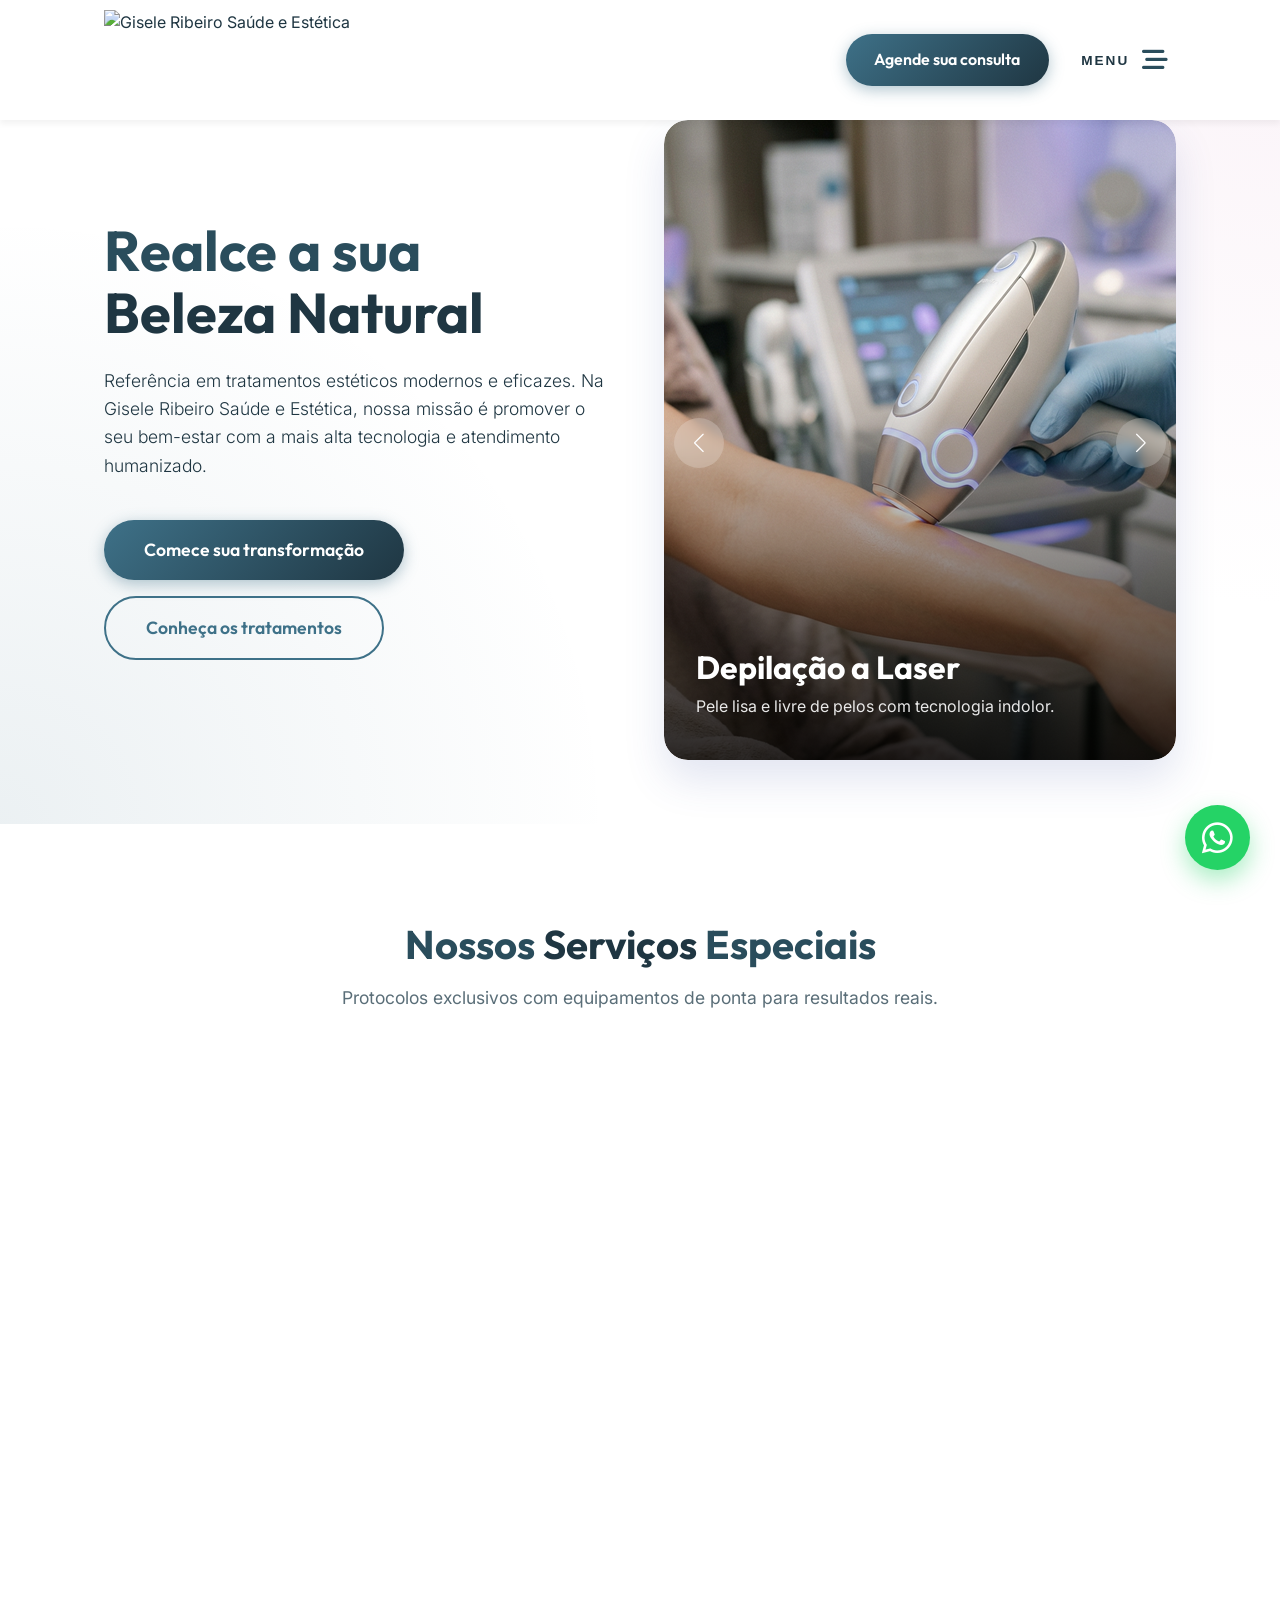
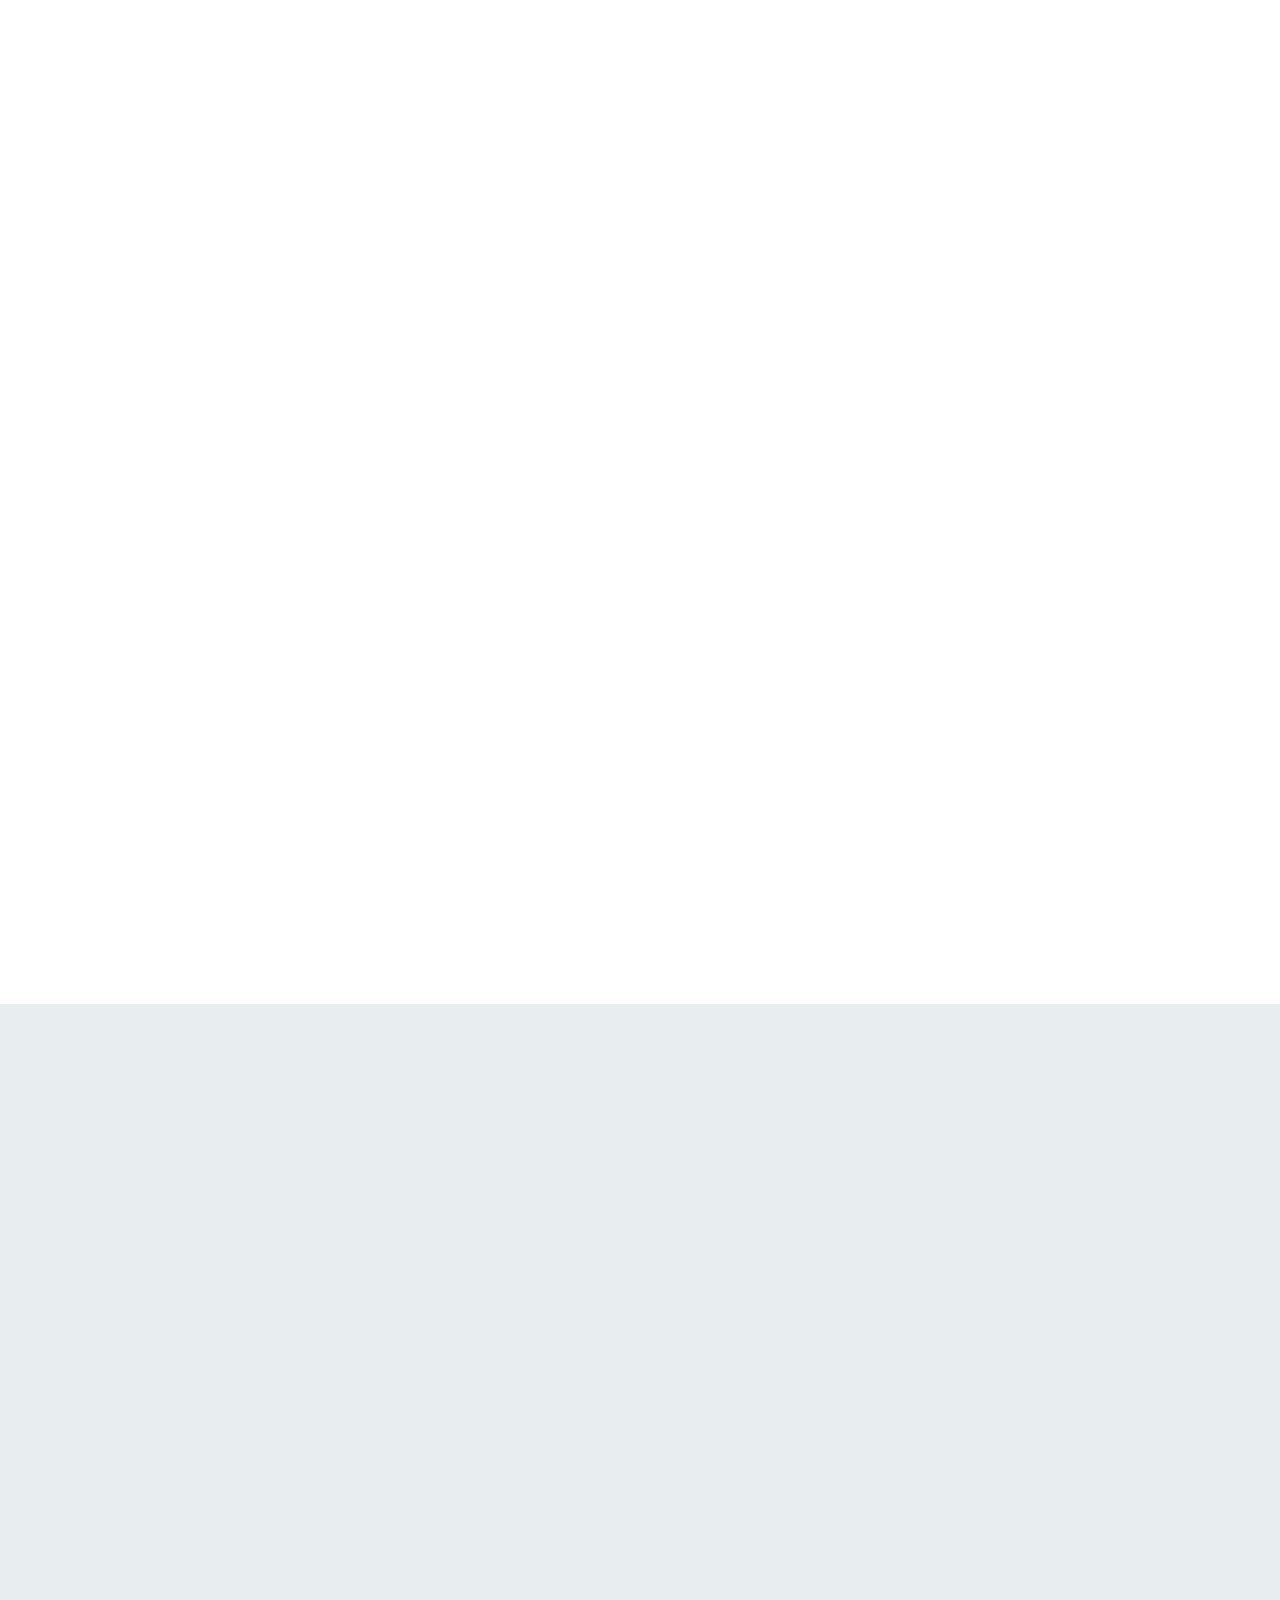
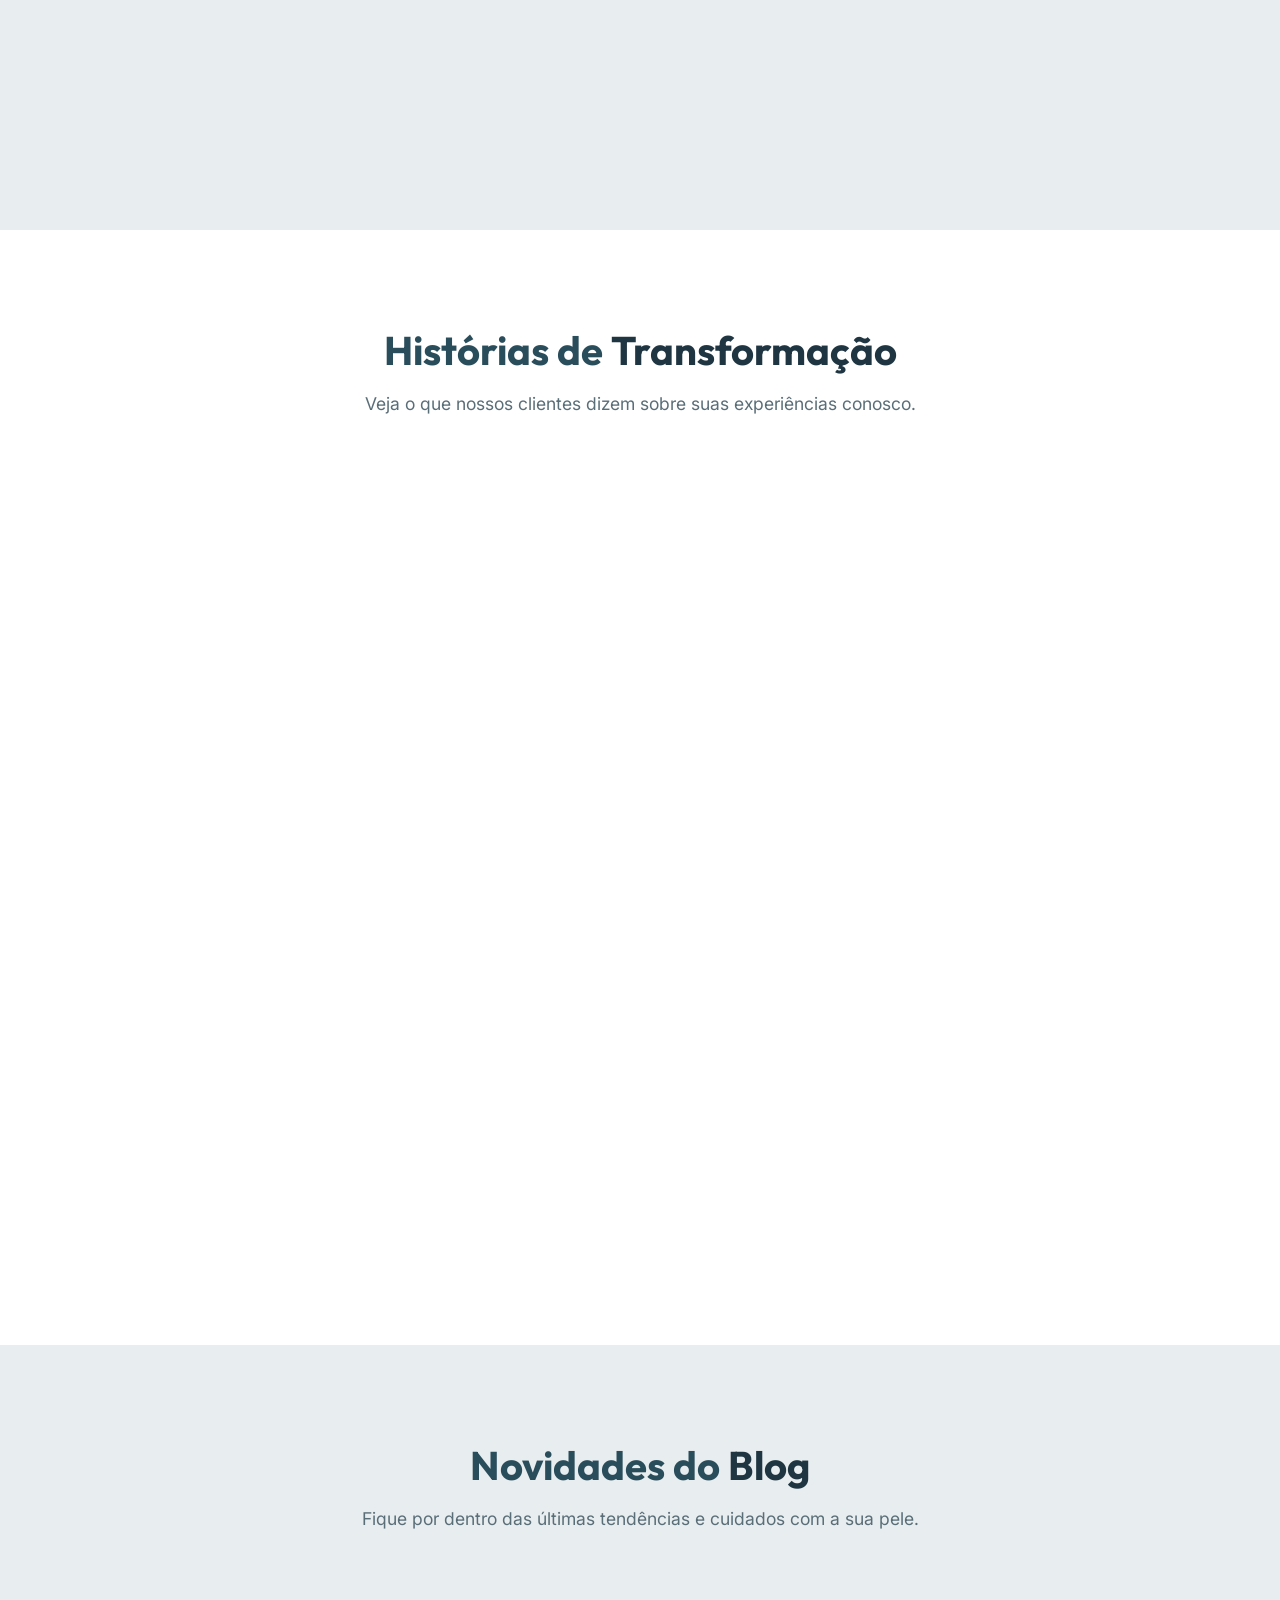
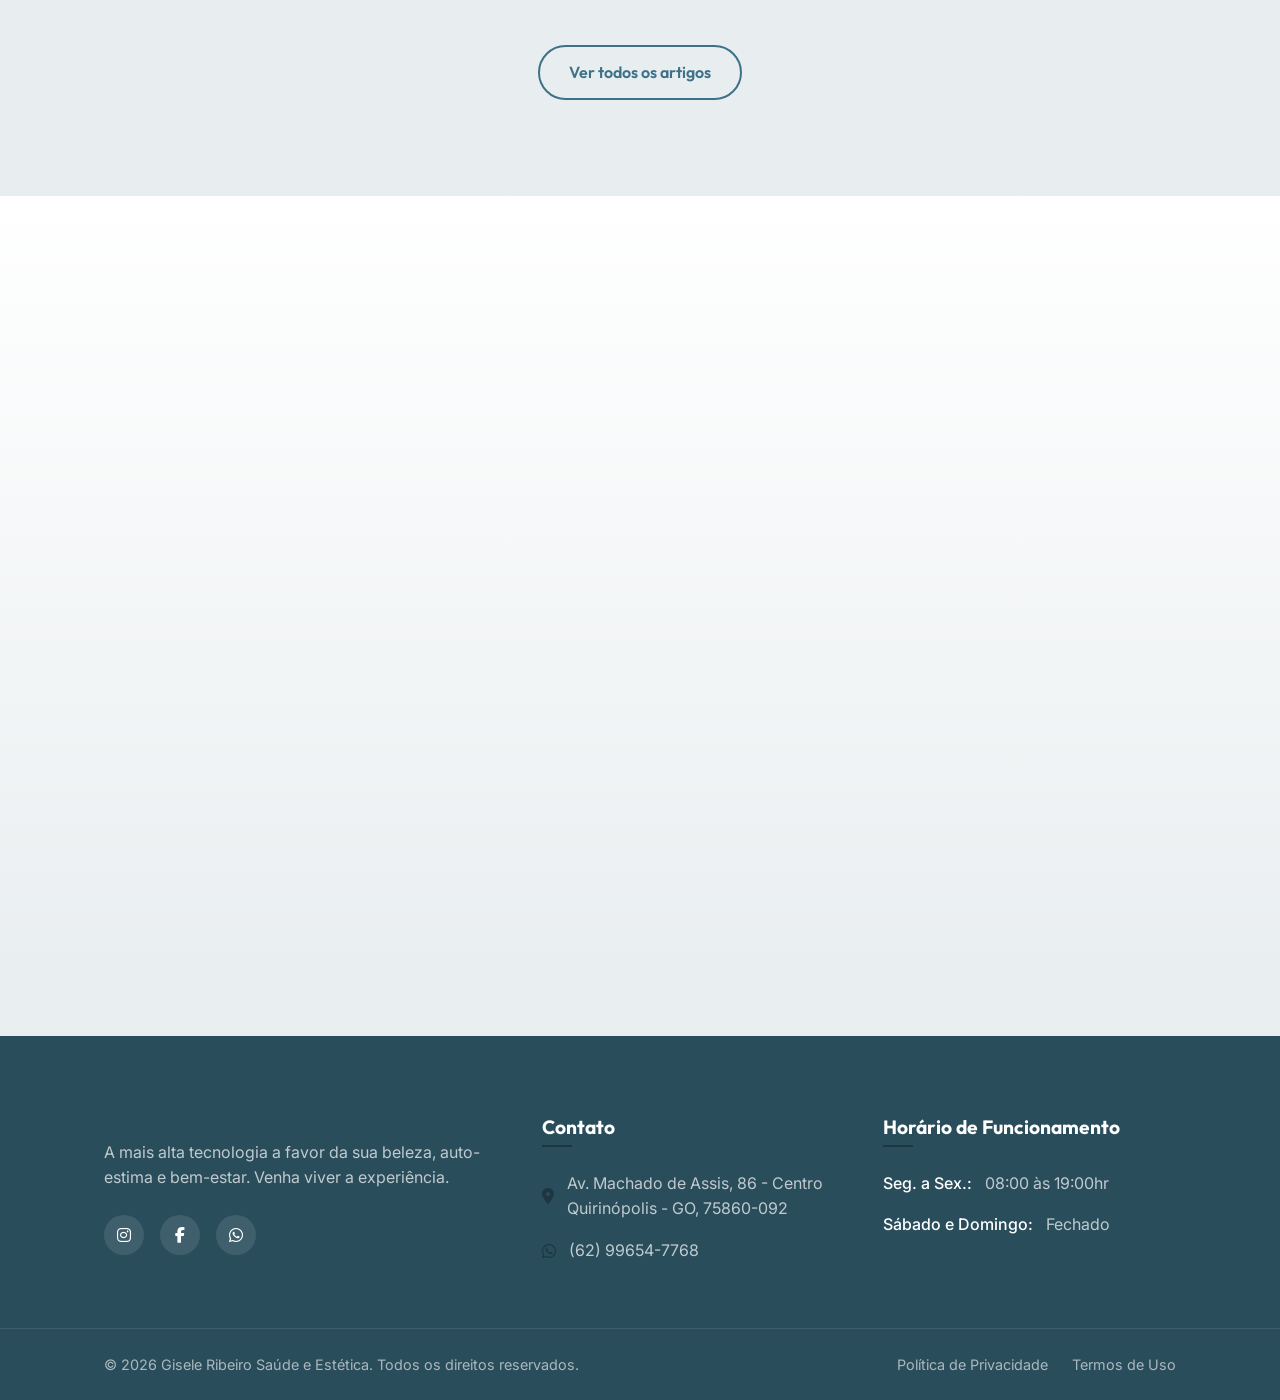
==== commit f2d23b03: "Add files via upload" ====
--- a/index.html
+++ b/index.html
@@ -56,7 +56,7 @@
                 <a href="#beneficios" class="sidebar-link">Benefícios</a>
                 <a href="#beneficios" class="sidebar-link">Sobre Nós</a>
                 <a href="cursos.html" class="sidebar-link">Academy (Cursos)</a>
-                <a href="#" class="sidebar-link">Blog <span class="badge">Em breve</span></a>
+                <a href="blog.html" class="sidebar-link">Nosso Blog</a>
                 <a href="#agendamento" class="btn btn-primary btn-block" style="margin-top: 2rem;">Agendar Consulta</a>
             </nav>
             <div class="sidebar-footer">
@@ -326,6 +326,22 @@
                     <a href="https://wa.me/5562996547768?text=Olá Gisele! Gostaria de agendar meu horário. Vi o seu site e gostaria de saber as datas disponíveis." target="_blank" class="btn btn-whatsapp btn-large">
                         <i class="fa-brands fa-whatsapp"></i> Conversar no WhatsApp
                     </a>
+                </div>
+            </div>
+        </section>
+
+        <!-- Blog Preview -->
+        <section class="blog-preview section-padding bg-light">
+            <div class="container">
+                <div class="section-heading text-center">
+                    <h2>Novidades do <span class="highlight">Blog</span></h2>
+                    <p>Fique por dentro das últimas tendências e cuidados com a sua pele.</p>
+                </div>
+                <div class="blog-grid" id="home-blog-grid" style="display: grid; grid-template-columns: repeat(3, 1fr); gap: 2rem;">
+                    <!-- Handled by script -->
+                </div>
+                <div class="text-center" style="margin-top: 3rem;">
+                    <a href="blog.html" class="btn btn-outline">Ver todos os artigos</a>
                 </div>
             </div>
         </section>
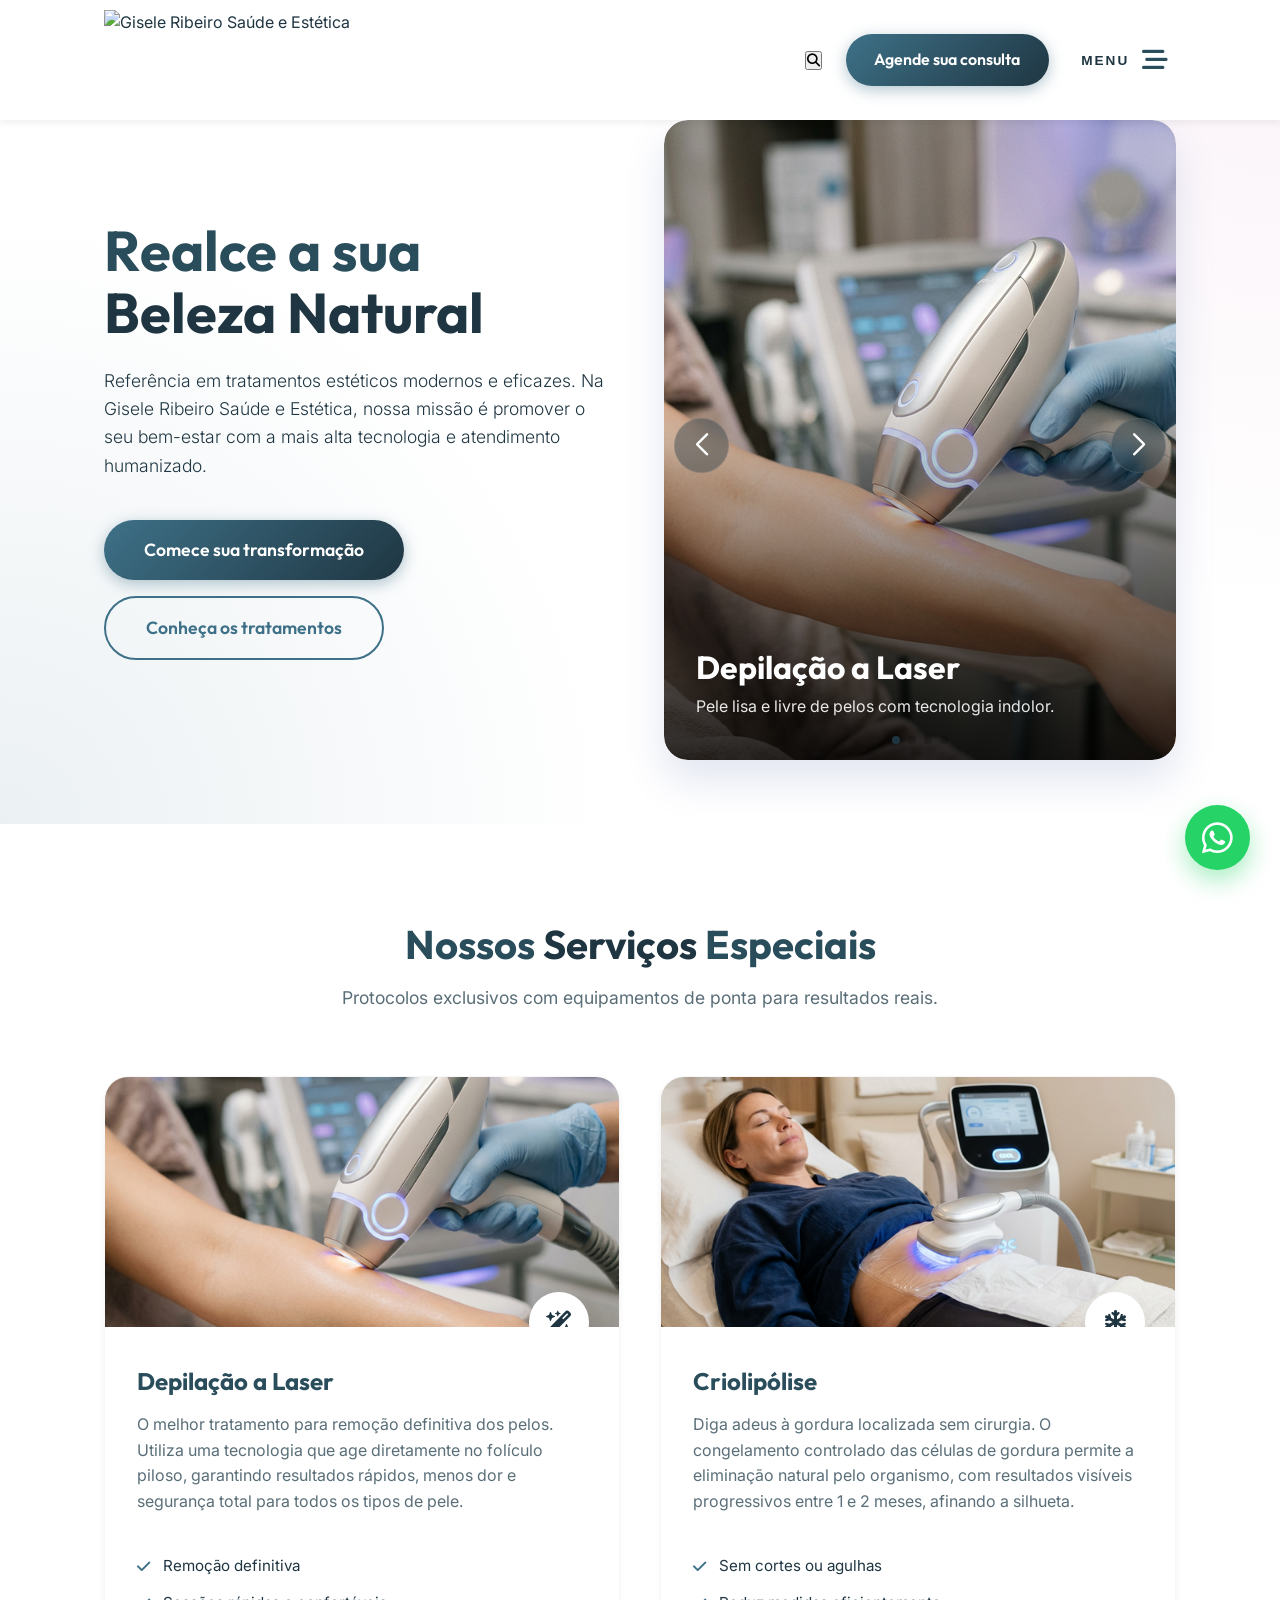
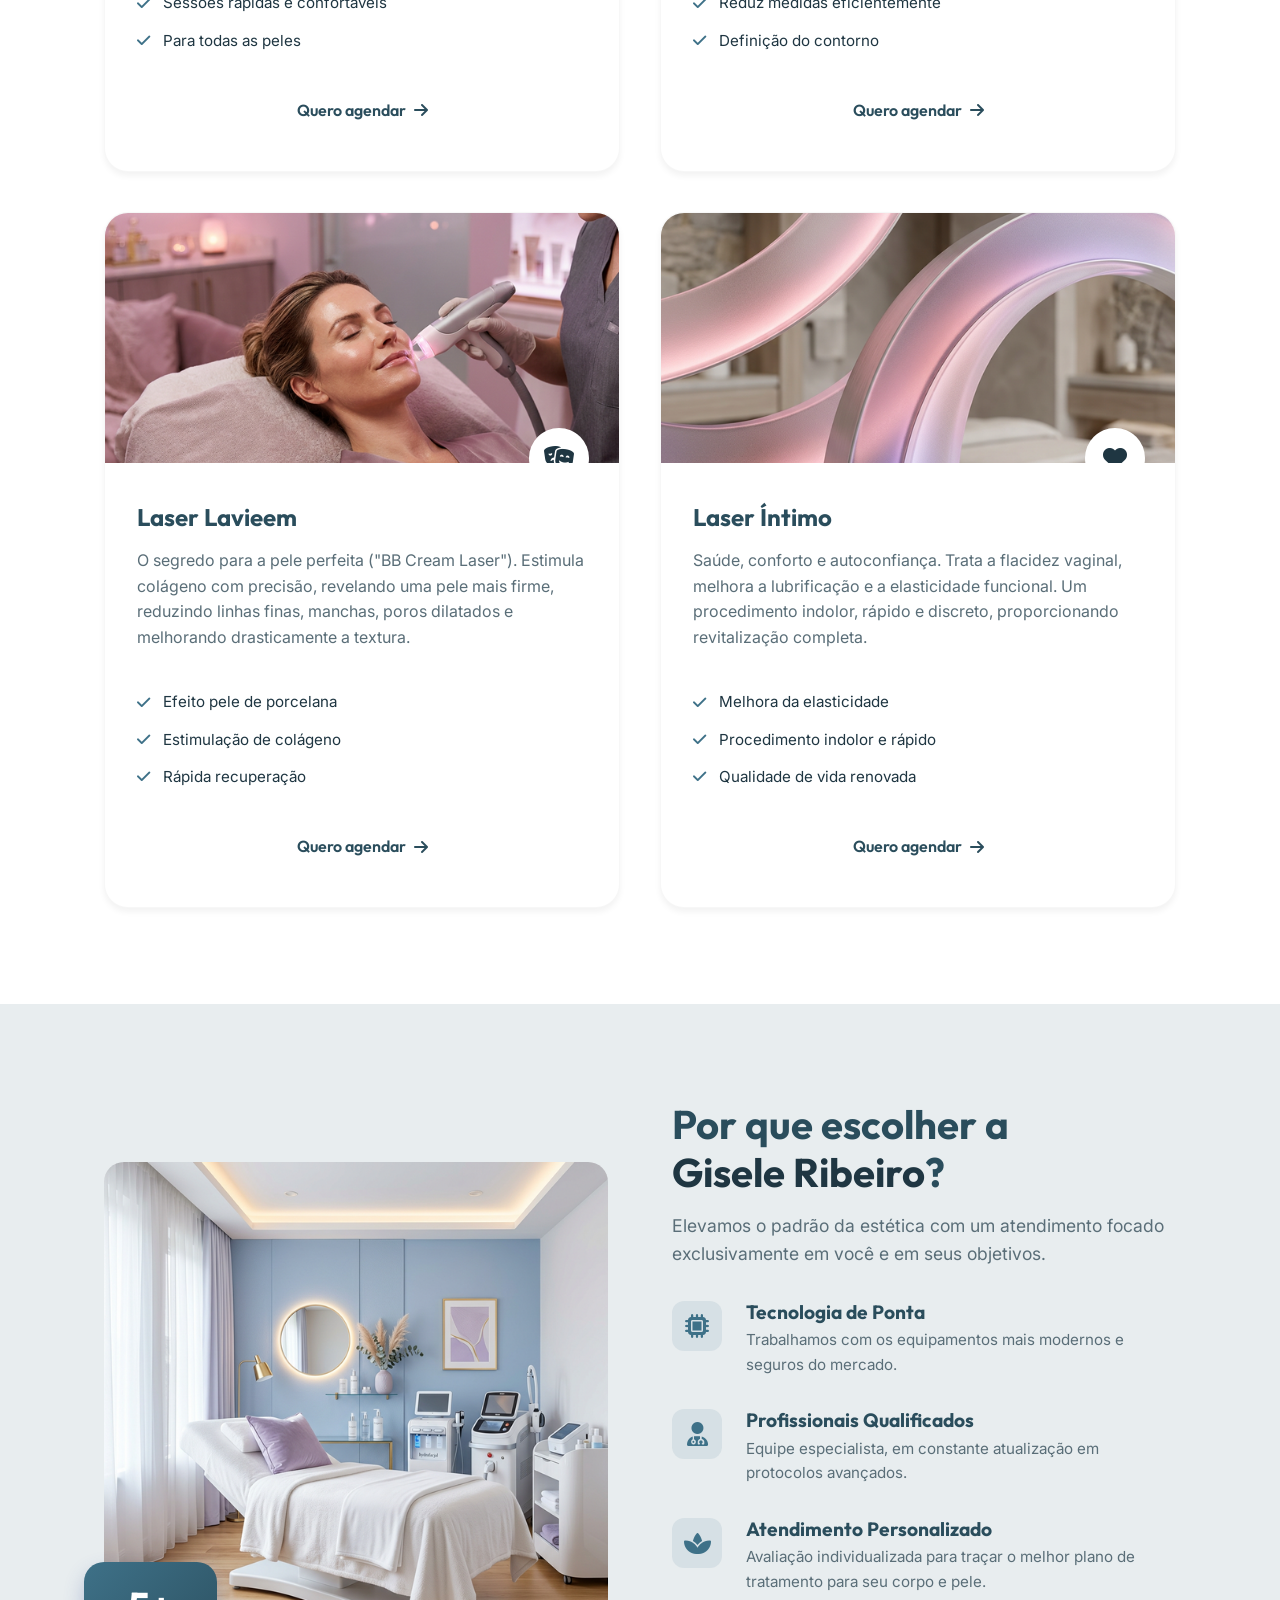
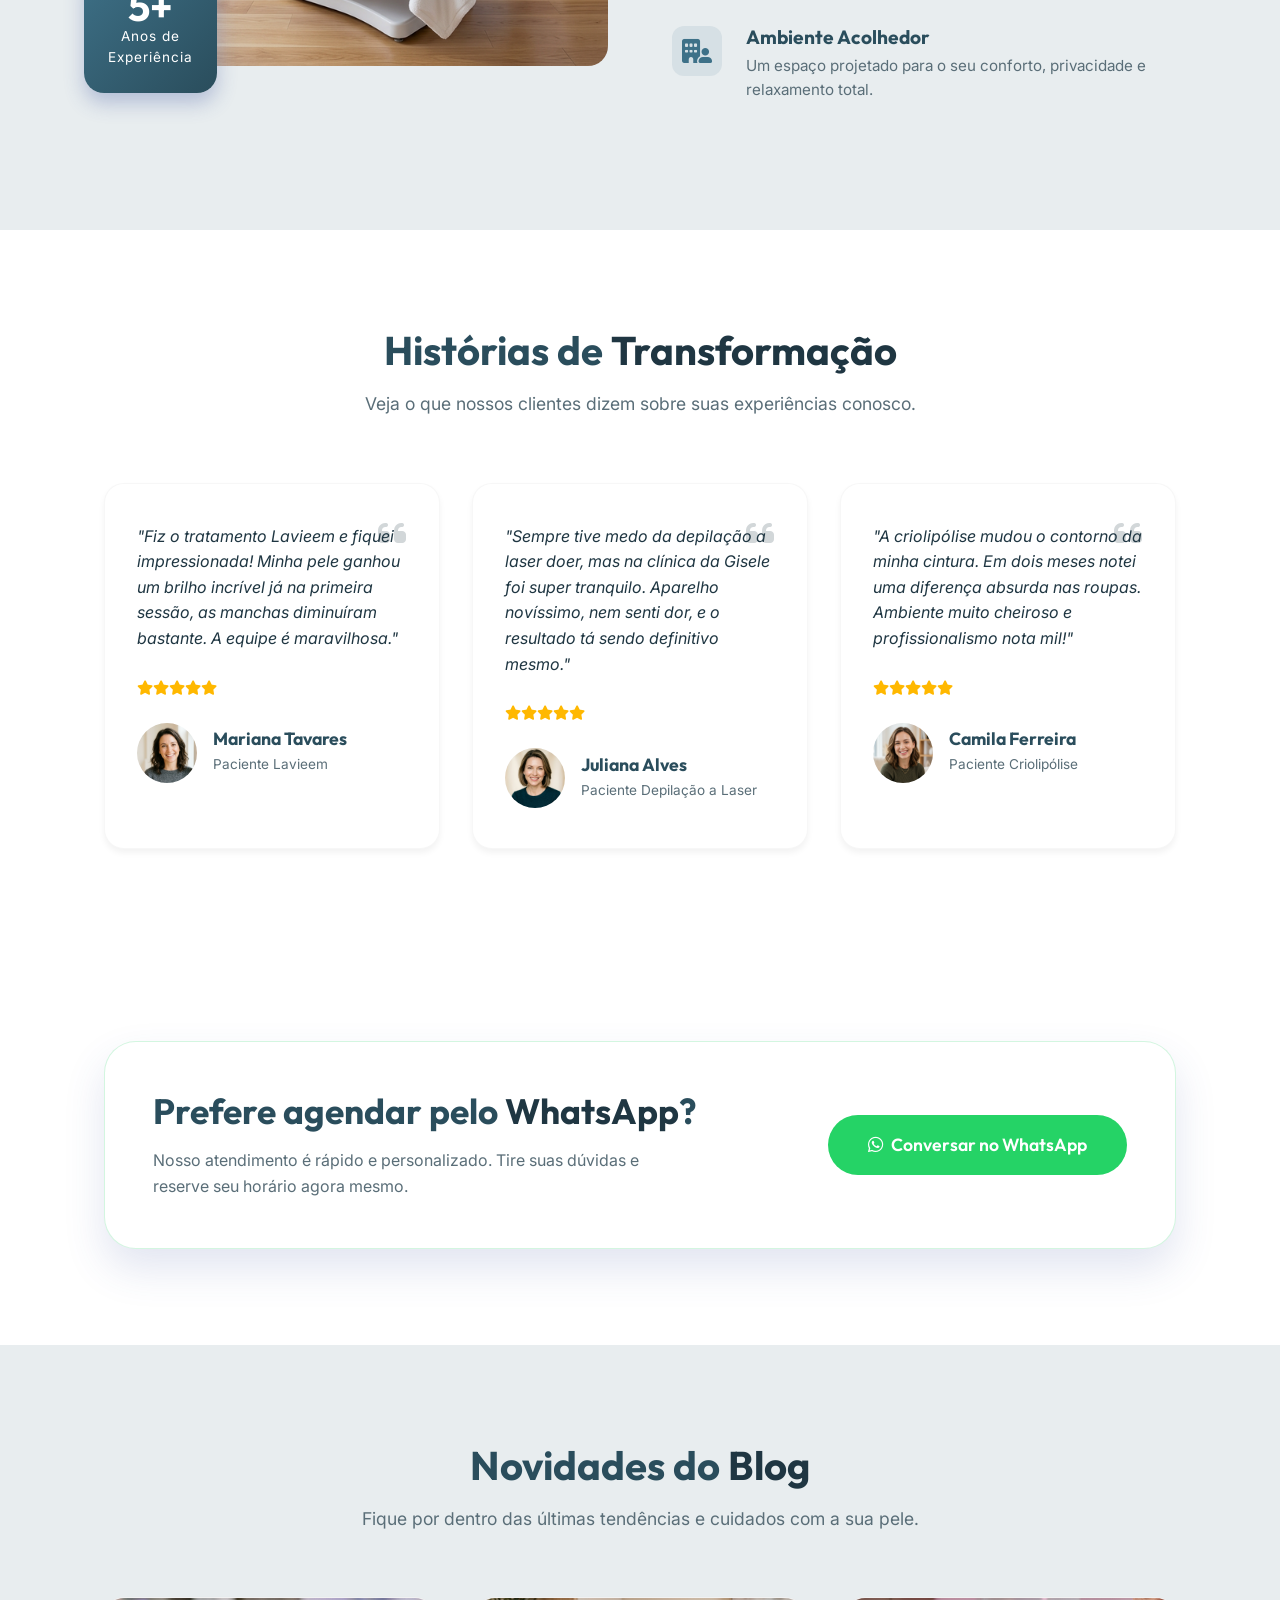
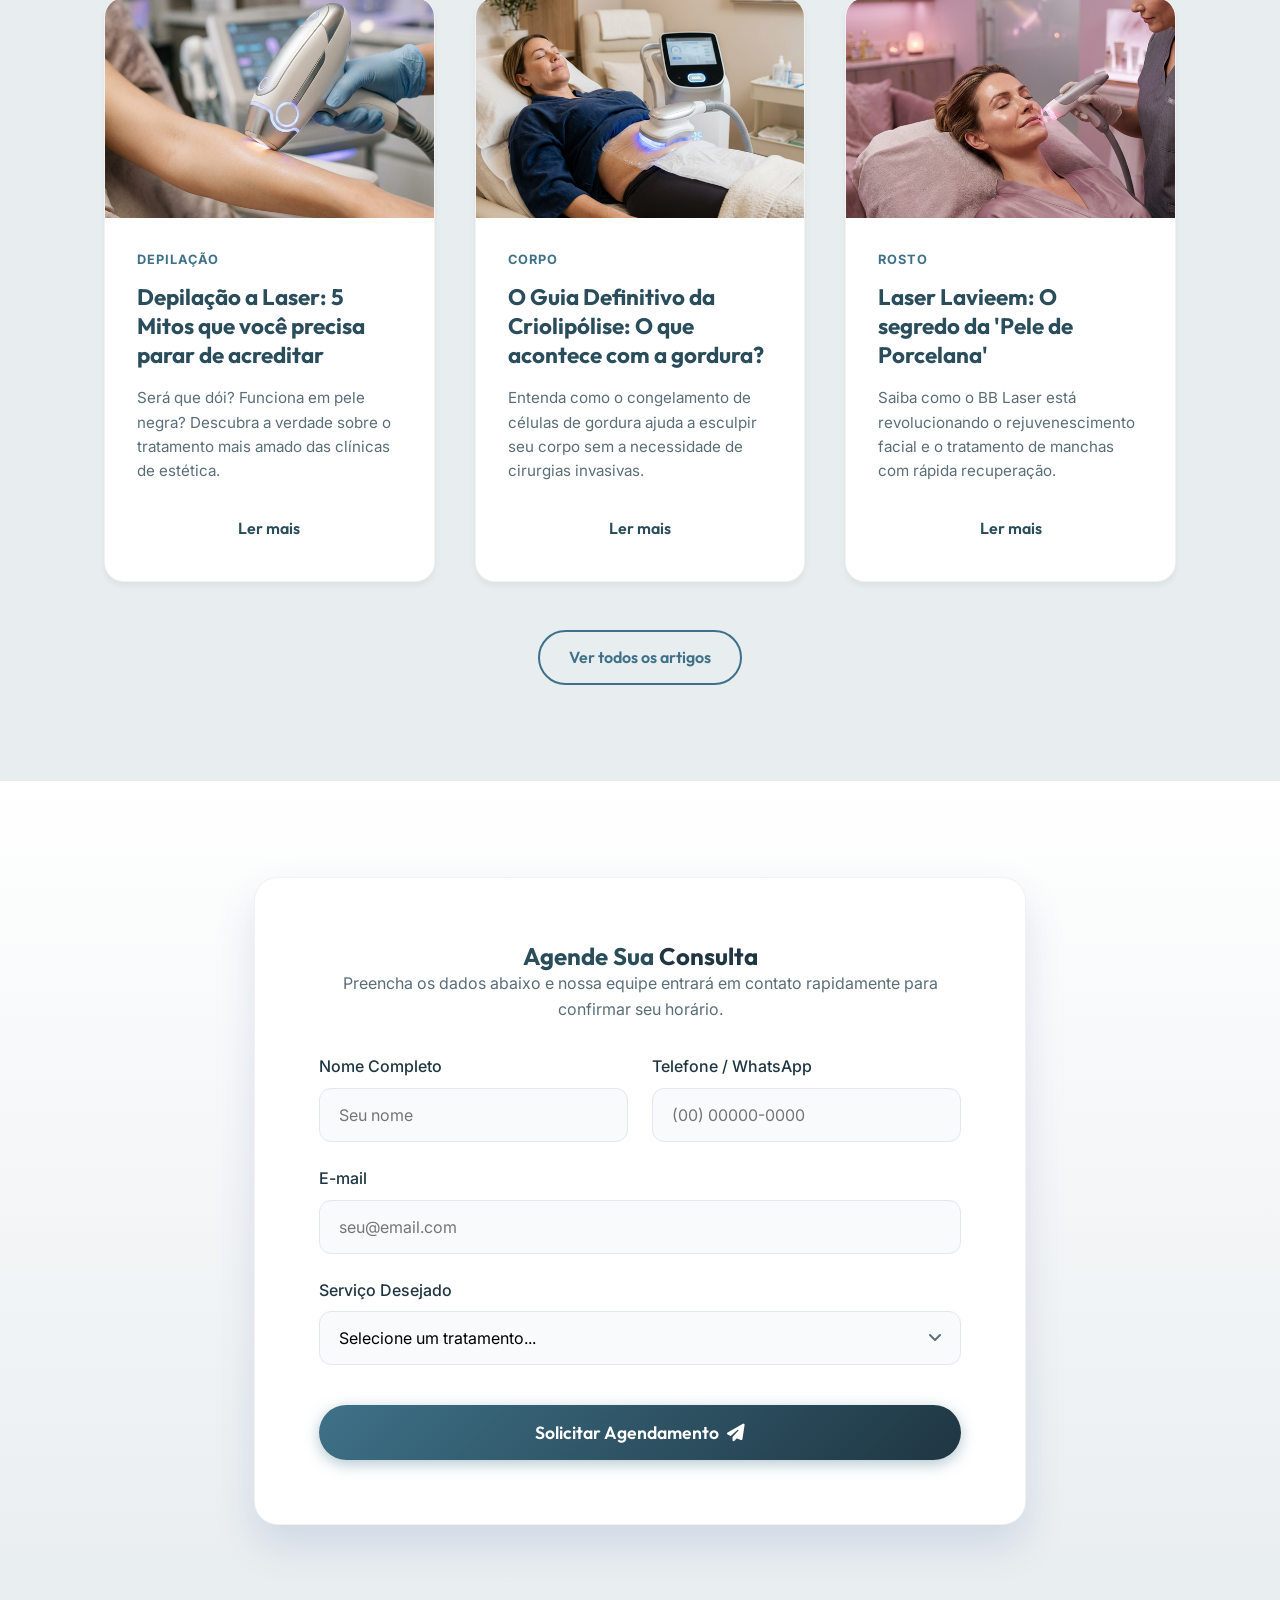
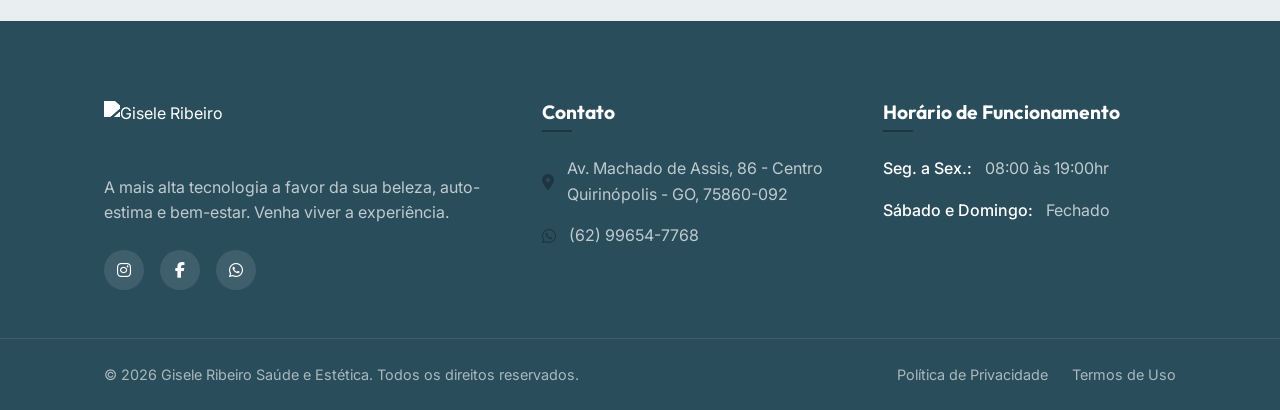
==== commit f120f63e: "Finalização do site: busca global, responsividade mobile/tablet e unificação de código premium" ====
--- a/index.html
+++ b/index.html
@@ -35,6 +35,9 @@
             </a>
             
             <div class="header-actions">
+                <button class="search-toggle" aria-label="Abrir Busca">
+                    <i class="fa-solid fa-magnifying-glass"></i>
+                </button>
                 <a href="#agendamento" class="btn btn-primary d-none-mobile">Agende sua consulta</a>
                 <button class="nav-toggle" aria-label="Abrir Menu">
                     <span class="menu-label d-none-mobile">MENU</span>
@@ -337,7 +340,7 @@
                     <h2>Novidades do <span class="highlight">Blog</span></h2>
                     <p>Fique por dentro das últimas tendências e cuidados com a sua pele.</p>
                 </div>
-                <div class="blog-grid" id="home-blog-grid" style="display: grid; grid-template-columns: repeat(3, 1fr); gap: 2rem;">
+                <div class="blog-grid" id="home-blog-grid">
                     <!-- Handled by script -->
                 </div>
                 <div class="text-center" style="margin-top: 3rem;">
@@ -394,6 +397,7 @@
     <footer class="footer">
         <div class="container footer-grid">
             <div class="footer-brand">
+                <img src="https://i.ibb.co/fGSXRLW4/Giselr-Besf-nw.webp" alt="Gisele Ribeiro" class="footer-logo" style="height: 80px; filter: brightness(0) invert(1); margin-bottom: 1.5rem;">
                 <p class="footer-desc">A mais alta tecnologia a favor da sua beleza, auto-estima e bem-estar. Venha viver a experiência.</p>
                 <div class="social-links">
                     <a href="https://www.instagram.com/giseleribeiro.esteticacomsaude/" target="_blank" aria-label="Instagram"><i class="fa-brands fa-instagram"></i></a>
@@ -436,6 +440,31 @@
     <!-- Custom JS -->
     <script src="script.js"></script>
 
+    <!-- Global Search Overlay -->
+    <div id="searchOverlay" class="search-overlay">
+        <div class="search-container">
+            <div class="search-header">
+                <div class="search-input-wrapper">
+                    <i class="fa-solid fa-magnifying-glass search-icon"></i>
+                    <input type="text" id="searchInput" placeholder="O que você está procurando?" autocomplete="off">
+                </div>
+                <button class="search-close" aria-label="Fechar Busca">&times;</button>
+            </div>
+            <div class="search-results-container">
+                <div id="searchResults" class="search-results">
+                    <!-- Results will appear here -->
+                    <div class="search-placeholder">
+                        <i class="fa-solid fa-sparkles"></i>
+                        <p>Digite algo para pesquisar tratamentos, dicas e artigos...</p>
+                    </div>
+                </div>
+            </div>
+            <div class="search-footer">
+                <span>Pressione <kbd>ESC</kbd> para fechar</span>
+            </div>
+        </div>
+    </div>
+
     <!-- Floating WhatsApp Button -->
     <a href="https://wa.me/5562996547768?text=Olá Gisele! Gostaria de agendar uma consulta." class="whatsapp-float" target="_blank" aria-label="Falar no WhatsApp">
         <i class="fa-brands fa-whatsapp"></i>
--- a/styles.css
+++ b/styles.css
@@ -468,15 +468,24 @@
 
 .swiper-button-next, .swiper-button-prev {
     color: white !important;
-    background: rgba(255,255,255,0.2);
-    backdrop-filter: blur(5px);
-    width: 50px !important;
-    height: 50px !important;
+    background: rgba(31, 54, 66, 0.4); /* Darker background for better contrast */
+    backdrop-filter: blur(8px);
+    width: 55px !important;
+    height: 55px !important;
     border-radius: 50%;
+    z-index: 20; /* Ensure they are above .slide-content (z-index: 2) */
+    transition: var(--transition-normal);
+    border: 1px solid rgba(255,255,255,0.1);
+}
+
+.swiper-button-next:hover, .swiper-button-prev:hover {
+    background: var(--primary-blue);
+    transform: scale(1.1);
 }
 
 .swiper-button-next::after, .swiper-button-prev::after {
-    font-size: 1.2rem !important;
+    font-size: 1.4rem !important;
+    font-weight: bold;
 }
 
 .swiper-pagination-bullet-active {
@@ -912,7 +921,7 @@
 
 .reveal-up {
     opacity: 0;
-    transform: translateY(30px);
+    transform: translateY(50px) scale(0.95);
     transition: all 0.8s cubic-bezier(0.5, 0, 0, 1);
 }
 
@@ -923,13 +932,13 @@
 
 .reveal-left {
     opacity: 0;
-    transform: translateX(-30px);
+    transform: translateX(-50px);
     transition: all 0.8s cubic-bezier(0.5, 0, 0, 1);
 }
 
 .reveal-right {
     opacity: 0;
-    transform: translateX(30px);
+    transform: translateX(50px);
     transition: all 0.8s cubic-bezier(0.5, 0, 0, 1);
 }
 
@@ -1075,70 +1084,420 @@
     }
 }
 
-/* Responsiveness */
-@media (max-width: 992px) {
-    .hero-container, .benefits-wrapper {
-        grid-template-columns: 1fr;
+/* Search Overlay */
+.search-overlay {
+    position: fixed;
+    top: 0;
+    left: 0;
+    width: 100%;
+    height: 100%;
+    background: rgba(255, 255, 255, 0.98);
+    backdrop-filter: blur(15px);
+    z-index: 9999;
+    opacity: 0;
+    visibility: hidden;
+    transition: all 0.4s cubic-bezier(0.77, 0, 0.175, 1);
+    display: flex;
+    justify-content: center;
+    padding: 5vh 5%;
+}
+
+.search-overlay.active {
+    opacity: 1;
+    visibility: visible;
+}
+
+.search-container {
+    width: 100%;
+    max-width: 800px;
+    display: flex;
+    flex-direction: column;
+}
+
+.search-header {
+    display: flex;
+    align-items: center;
+    gap: 2rem;
+    padding-bottom: 2rem;
+    border-bottom: 2px solid var(--bg-light);
+    margin-bottom: 2rem;
+}
+
+.search-input-wrapper {
+    flex: 1;
+    display: flex;
+    align-items: center;
+    gap: 1.5rem;
+}
+
+.search-icon {
+    font-size: 1.8rem;
+    color: var(--primary-blue);
+}
+
+#searchInput {
+    background: transparent;
+    border: none;
+    font-size: 2rem;
+    font-family: var(--font-heading);
+    color: var(--primary-blue-dark);
+    width: 100%;
+    padding: 0;
+}
+
+#searchInput:focus {
+    box-shadow: none;
+}
+
+.search-close {
+    background: var(--bg-light);
+    border: none;
+    width: 50px;
+    height: 50px;
+    border-radius: 50%;
+    font-size: 1.5rem;
+    display: flex;
+    align-items: center;
+    justify-content: center;
+    cursor: pointer;
+    transition: var(--transition-normal);
+}
+
+.search-close:hover {
+    background: var(--primary-blue);
+    color: white;
+    transform: rotate(90deg);
+}
+
+.search-results-container {
+    flex: 1;
+    overflow-y: auto;
+    padding-right: 1rem;
+}
+
+.search-placeholder {
+    text-align: center;
+    padding-top: 10vh;
+    color: var(--text-muted);
+}
+
+.search-placeholder i {
+    font-size: 3rem;
+    margin-bottom: 1.5rem;
+    opacity: 0.3;
+}
+
+.search-section {
+    margin-bottom: 2.5rem;
+}
+
+.search-section h4 {
+    font-size: 0.8rem;
+    text-transform: uppercase;
+    letter-spacing: 2px;
+    color: var(--primary-blue);
+    margin-bottom: 1.5rem;
+    opacity: 0.7;
+}
+
+.search-result-item {
+    display: flex;
+    align-items: center;
+    gap: 1.5rem;
+    padding: 1.2rem;
+    border-radius: 16px;
+    background: white;
+    margin-bottom: 1rem;
+    transition: var(--transition-normal);
+    border: 1px solid transparent;
+}
+
+.search-result-item:hover {
+    background: var(--bg-light);
+    transform: translateX(10px);
+    border-color: var(--primary-blue-light);
+}
+
+.search-result-item i {
+    width: 45px;
+    height: 45px;
+    background: white;
+    border-radius: 12px;
+    display: flex;
+    align-items: center;
+    justify-content: center;
+    color: var(--primary-blue);
+    font-size: 1.2rem;
+    box-shadow: var(--shadow-sm);
+}
+
+.search-result-item div {
+    display: flex;
+    flex-direction: column;
+}
+
+.search-result-item span {
+    font-weight: 600;
+    color: var(--primary-blue-dark);
+    font-size: 1.1rem;
+}
+
+.search-result-item small {
+    font-size: 0.8rem;
+    color: var(--text-muted);
+}
+
+.search-footer {
+    padding-top: 2rem;
+    text-align: center;
+    font-size: 0.85rem;
+    color: var(--text-muted);
+}
+
+kbd {
+    background: var(--bg-light);
+    padding: 0.2rem 0.5rem;
+    border-radius: 4px;
+    font-family: inherit;
+    font-size: 0.75rem;
+    border: 1px solid #cbd5e1;
+}
+
+/* Responsiveness Audit & Improvements */
+@media (max-width: 1024px) {
+    html { font-size: 15px; }
+    .hero-container { gap: 2rem; }
+    .hero-text-content h1 { font-size: 3rem; }
+    .benefits-wrapper { gap: 2.5rem; }
+}
+
+@media (max-width: 768px) {
+    html { font-size: 14px; }
+    .section-padding { padding: 4rem 0; }
+    .section-heading h2 { font-size: 2.2rem; }
+    
+    .hero {
+        padding-top: 140px;
+        min-height: auto;
     }
     
-    .hero {
-        padding-top: 150px; /* Increased to account for the larger 120px header */
+    .hero-container {
+        grid-template-columns: 1fr;
         text-align: center;
     }
     
-    .hero-actions {
-        justify-content: center;
-    }
+    .hero-text-content h1 { font-size: 2.5rem; }
+    .hero-actions { justify-content: center; }
     
-    .services-grid {
-        grid-template-columns: 1fr;
-    }
+    .services-grid { grid-template-columns: 1fr; }
+    .testimonials-grid { grid-template-columns: 1fr; }
     
-    .testimonials-grid {
-        grid-template-columns: repeat(2, 1fr);
-    }
+    .benefits-wrapper { grid-template-columns: 1fr; }
+    .benefits-image-col { order: 2; margin-top: 2rem; }
+    .experience-badge { left: 10px; bottom: 10px; }
     
-    .benefits-image-col {
-        order: 2;
-    }
-    .benefits-content {
-        order: 1;
-    }
-    
-    .footer-grid {
-        grid-template-columns: 1fr 1fr;
-    }
+    .footer-grid { grid-template-columns: 1fr; text-align: center; }
+    .footer-brand .social-links { justify-content: center; }
+    .footer-bottom-content { flex-direction: column; gap: 1rem; }
+
+    /* Improved Search for Mobile */
+    #searchInput { font-size: 1.5rem; }
+    .search-header { gap: 1rem; }
+}
+
+@media (max-width: 480px) {
+    .header-content { height: 90px; }
+    .logo-img { height: 70px; }
+    .hero-actions .btn { width: 100%; }
+    .btn-large { padding: 0.8rem 1.5rem; }
+    .booking-box { padding: 2rem 1.5rem; }
+}
+
+/* Modal Improvements */
+.post-modal {
+    display: flex;
+    opacity: 0;
+    visibility: hidden;
+    transition: all 0.4s ease;
+}
+
+.post-modal.active {
+    opacity: 1;
+    visibility: visible;
+}
+
+.modal-content {
+    transform: translateY(30px);
+    transition: all 0.4s cubic-bezier(0.175, 0.885, 0.32, 1.275);
+}
+
+.post-modal.active .modal-content {
+    transform: translateY(0);
+}
+
+.modal-image {
+    width: 100%;
+    height: 400px;
+    object-fit: cover;
+    border-radius: 20px;
+    margin-bottom: 2rem;
 }
 
 @media (max-width: 768px) {
-    .d-none-mobile { display: none !important; }
-    .d-none-desktop { display: block; }
-    
-    .hero-text-content h1 {
-        font-size: 2.8rem;
-    }
-    
-    .testimonials-grid {
-        grid-template-columns: 1fr;
-    }
-    
-    .booking-box {
-        padding: 2rem;
-    }
-    
-    .row {
-        flex-direction: column;
-        gap: 0;
-    }
-    
-    .footer-grid {
-        grid-template-columns: 1fr;
-        gap: 2rem;
-    }
-    
-    .footer-bottom-content {
-        flex-direction: column;
-        gap: 1rem;
-        text-align: center;
-    }
-}
+    .modal-image { height: 250px; }
+    .modal-content { padding: 2rem 1.5rem; }
+}
+
+/* Scroll to Top Button */
+.scroll-top {
+    position: fixed;
+    bottom: 30px;
+    right: 110px; /* Offset from WhatsApp float */
+    width: 50px;
+    height: 50px;
+    background: white;
+    color: var(--primary-blue);
+    border-radius: 50%;
+    display: flex;
+    align-items: center;
+    justify-content: center;
+    font-size: 1.2rem;
+    box-shadow: var(--shadow-md);
+    cursor: pointer;
+    z-index: 9998;
+    opacity: 0;
+    visibility: hidden;
+    transition: all 0.3s ease;
+    border: 1px solid rgba(0,0,0,0.05);
+}
+
+.scroll-top.active {
+    opacity: 1;
+    visibility: visible;
+}
+
+.scroll-top:hover {
+    background: var(--primary-blue);
+    color: white;
+    transform: translateY(-5px);
+}
+
+/* Blog Specific Styles */
+.blog-hero {
+    background-color: var(--primary-blue-dark);
+    color: white;
+    padding: 10rem 0 6rem;
+    text-align: center;
+}
+
+.blog-hero h1 { color: white; font-size: 3rem; margin-bottom: 1rem; }
+.blog-hero p { color: rgba(255,255,255,0.8); font-size: 1.1rem; }
+
+.blog-container { padding: 4rem 0; }
+
+.blog-grid {
+    display: grid;
+    grid-template-columns: repeat(auto-fill, minmax(320px, 1fr));
+    gap: 2.5rem;
+}
+
+.blog-card {
+    background: white;
+    border-radius: 20px;
+    overflow: hidden;
+    box-shadow: var(--shadow-sm);
+    transition: var(--transition-normal);
+    border: 1px solid rgba(0,0,0,0.05);
+    display: flex;
+    flex-direction: column;
+}
+
+.blog-card:hover { transform: translateY(-10px); box-shadow: var(--shadow-lg); }
+
+.blog-card-img, .blog-preview-img { height: 220px; width: 100%; object-fit: cover; }
+
+.blog-card-body { padding: 2rem; flex: 1; display: flex; flex-direction: column; }
+
+.blog-card-category, .blog-category-tag {
+    color: var(--primary-blue);
+    font-size: 0.8rem;
+    text-transform: uppercase;
+    letter-spacing: 1px;
+    font-weight: 700;
+    margin-bottom: 0.8rem;
+    display: block;
+}
+
+.blog-card-body h3 { font-size: 1.4rem; margin-bottom: 1rem; line-height: 1.3; }
+.blog-card-body p { font-size: 0.95rem; color: var(--text-muted); margin-bottom: 1.5rem; flex: 1; }
+
+.blog-card-footer {
+    display: flex;
+    justify-content: space-between;
+    align-items: center;
+    border-top: 1px solid rgba(0,0,0,0.05);
+    padding-top: 1rem;
+    font-size: 0.85rem;
+    color: var(--text-muted);
+}
+
+/* Academy (Courses) Specific Styles */
+.academy-hero {
+    background: linear-gradient(rgba(31, 54, 66, 0.8), rgba(31, 54, 66, 0.8)), url('assets/hero_banner.png');
+    background-size: cover;
+    background-position: center;
+    color: white;
+    padding: 10rem 0 6rem;
+    text-align: center;
+}
+
+.academy-hero h1 { color: white; font-size: 3.5rem; margin-bottom: 1.5rem; }
+.academy-hero p { color: rgba(255, 255, 255, 0.9); font-size: 1.2rem; max-width: 700px; margin: 0 auto; }
+
+.course-grid {
+    display: grid;
+    grid-template-columns: repeat(auto-fill, minmax(400px, 1fr));
+    gap: 2.5rem;
+    margin-top: 3.5rem;
+}
+
+.course-card {
+    background: white;
+    border-radius: 24px;
+    overflow: hidden;
+    box-shadow: var(--shadow-sm);
+    transition: var(--transition-normal);
+    border: 1px solid rgba(0,0,0,0.05);
+    display: flex;
+    flex-direction: column;
+}
+
+.course-card:hover { transform: translateY(-5px); box-shadow: var(--shadow-lg); }
+
+.course-info { padding: 2.5rem; }
+.course-info h3 { font-size: 1.6rem; margin-bottom: 1rem; color: var(--primary-blue-dark); }
+
+.course-meta { display: flex; gap: 1.5rem; margin-bottom: 1.5rem; font-size: 0.9rem; color: var(--text-muted); }
+.course-meta span { display: flex; align-items: center; gap: 0.5rem; }
+
+.course-features-list { list-style: none; margin-bottom: 2rem; }
+.course-features-list li { margin-bottom: 0.8rem; display: flex; align-items: flex-start; gap: 0.8rem; font-size: 0.95rem; }
+.course-features-list i { color: var(--primary-blue); margin-top: 4px; }
+
+.academy-why { background-color: var(--bg-light); }
+.why-grid { display: grid; grid-template-columns: repeat(3, 1fr); gap: 2rem; margin-top: 3.5rem; }
+
+.why-item { background: white; padding: 3rem 2rem; border-radius: 24px; text-align: center; transition: var(--transition-normal); }
+.why-item:hover { transform: translateY(-10px); box-shadow: var(--shadow-md); }
+.why-item i { font-size: 3rem; color: var(--primary-blue); margin-bottom: 1.5rem; }
+
+@media (max-width: 900px) {
+    .course-grid { grid-template-columns: 1fr; }
+    .why-grid { grid-template-columns: 1fr; }
+}
+
+/* Modal UI Refinements */
+.modal-title { font-size: 2.5rem; margin: 1rem 0; color: var(--primary-blue-dark); }
+.modal-date { color: var(--text-muted); margin-bottom: 2rem; font-size: 0.95rem; letter-spacing: 1px; }
+.post-text-content { line-height: 1.8; font-size: 1.15rem; color: var(--text-dark); margin-bottom: 3rem; }
+.modal-footer { margin-top: 3rem; text-align: center; border-top: 1px solid var(--bg-light); padding-top: 2rem; }
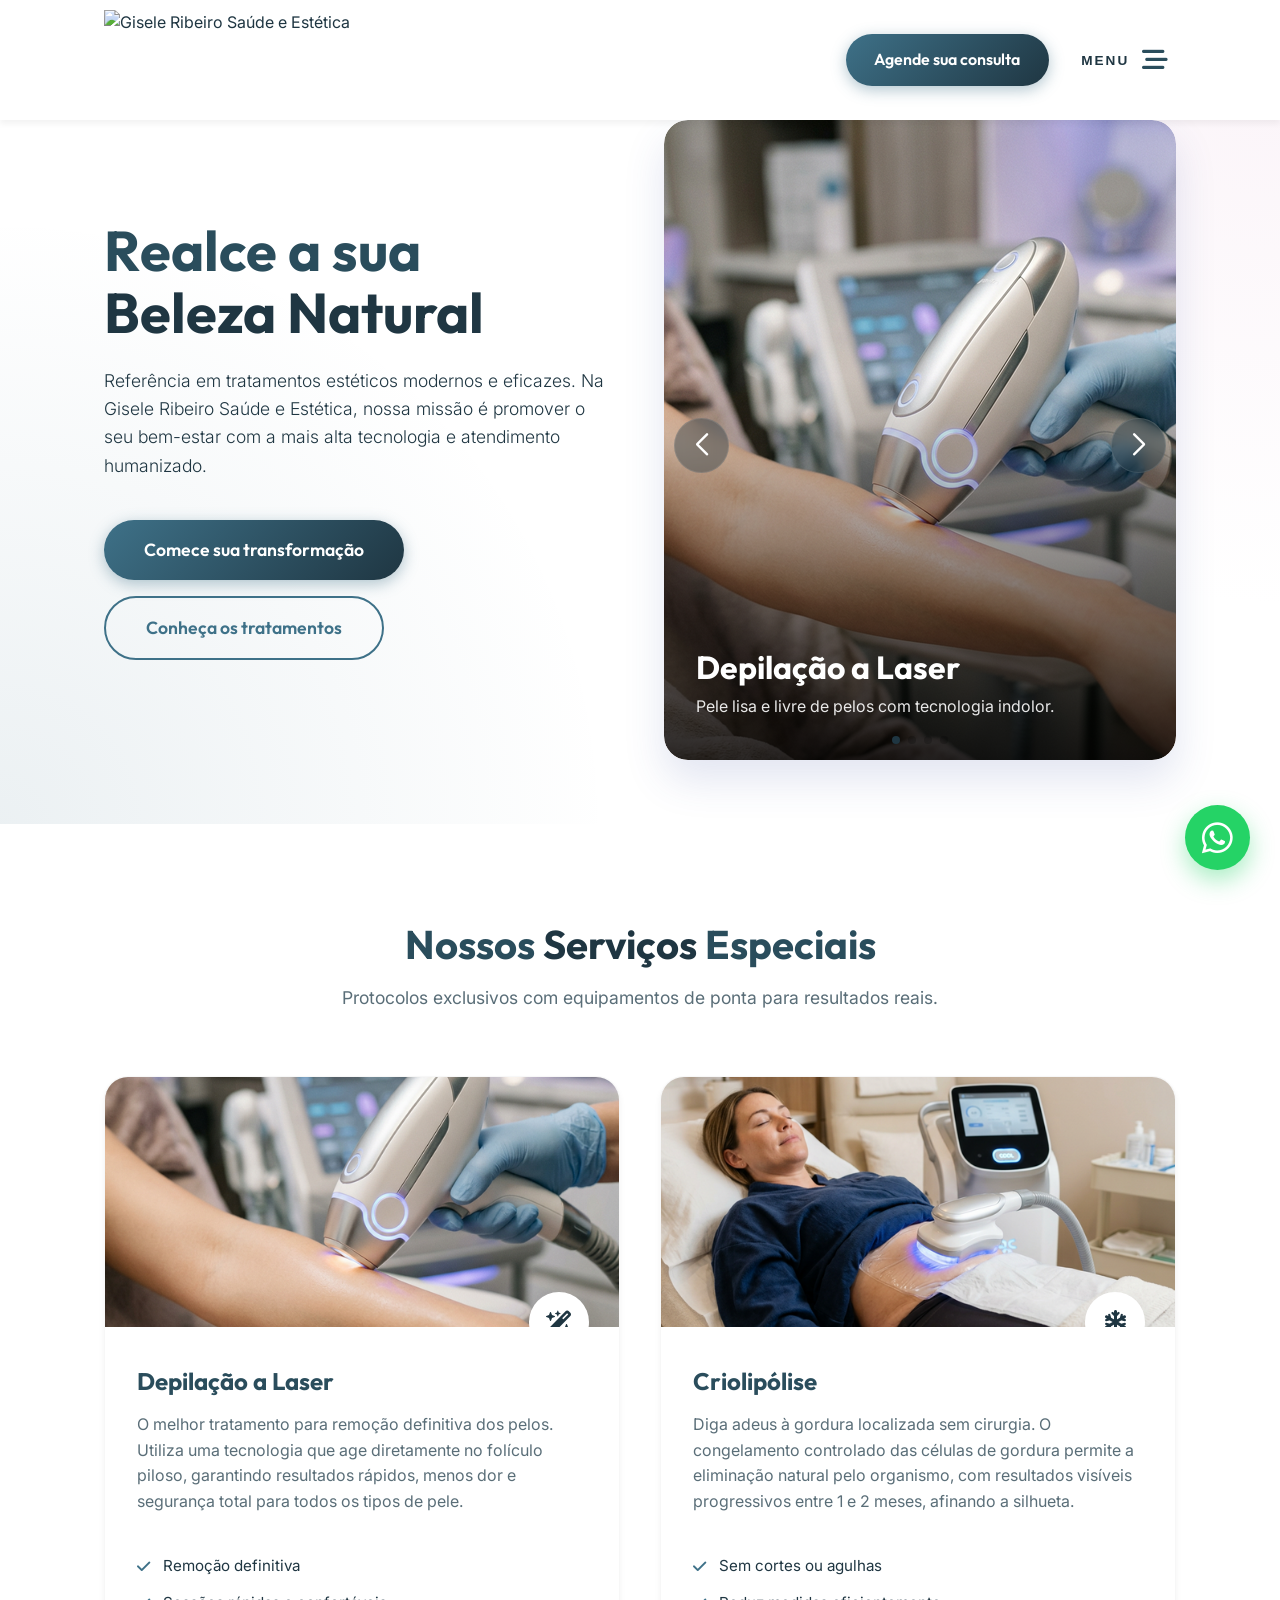
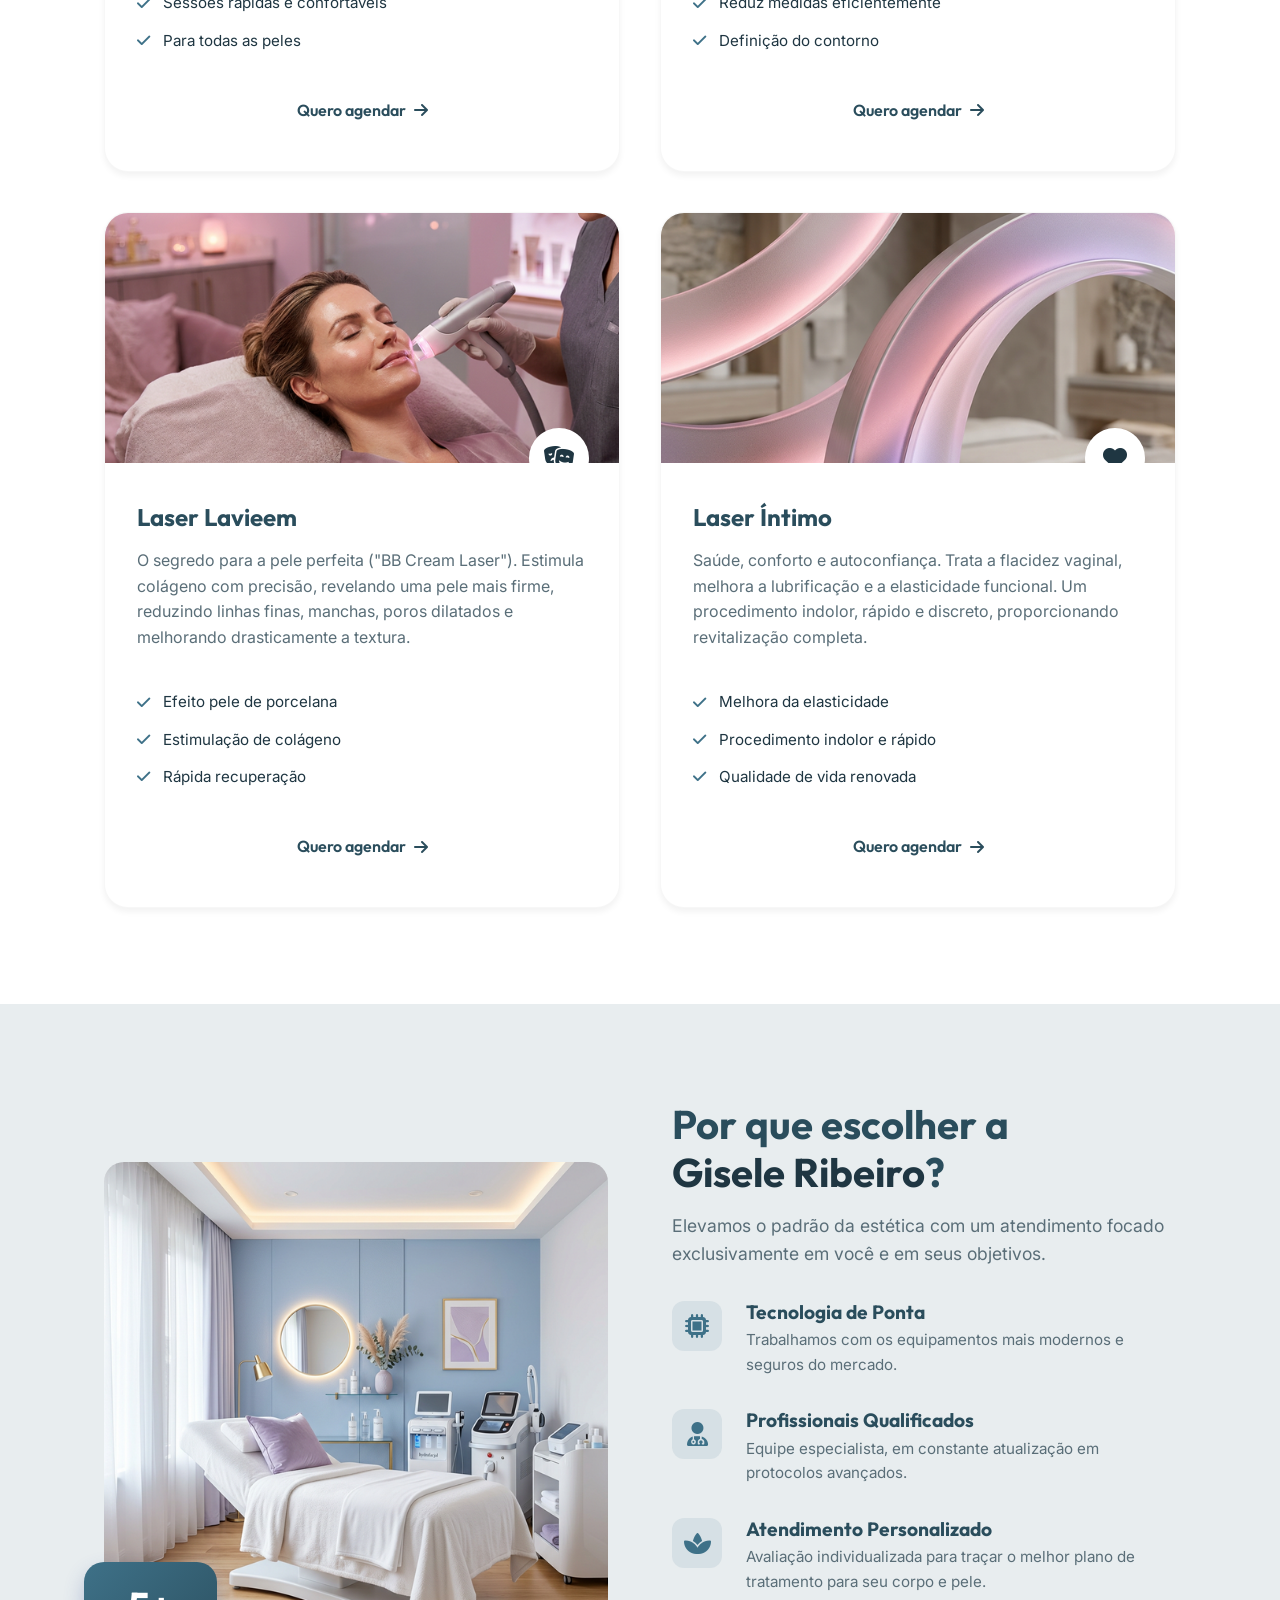
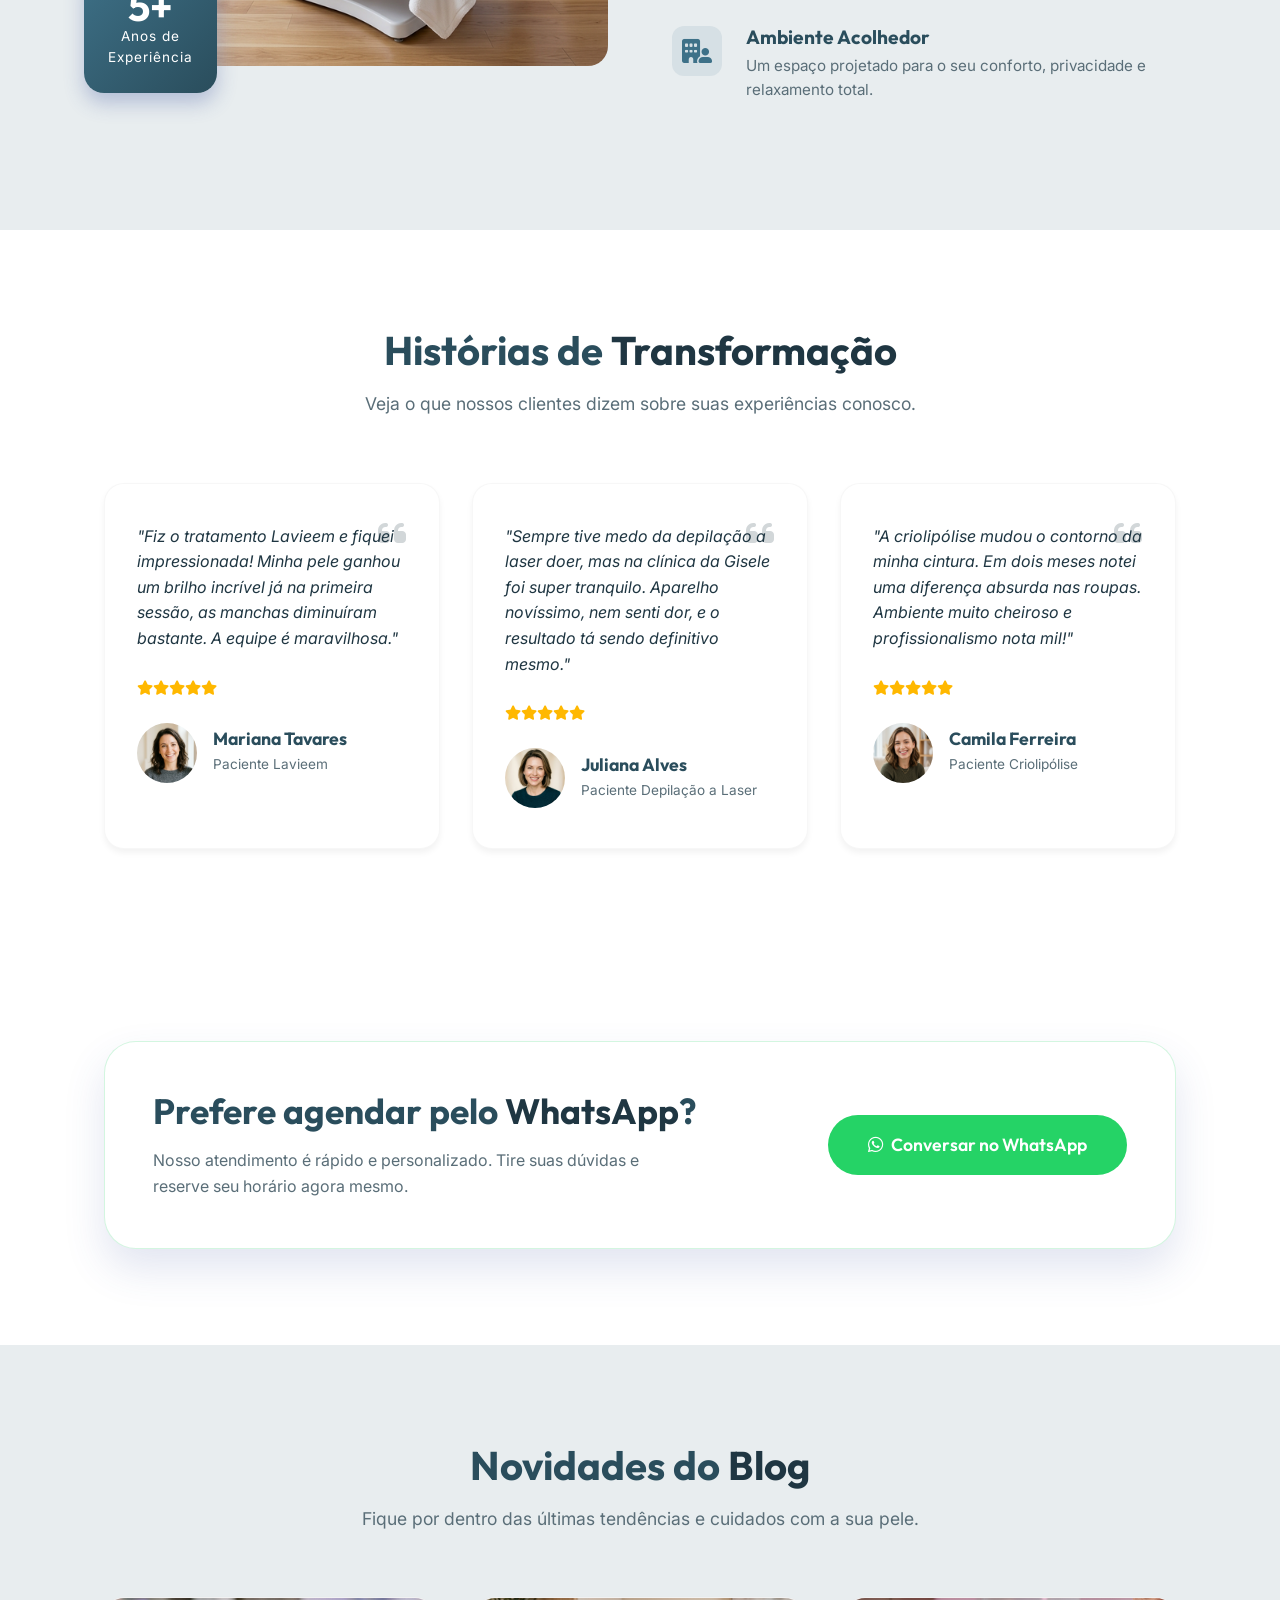
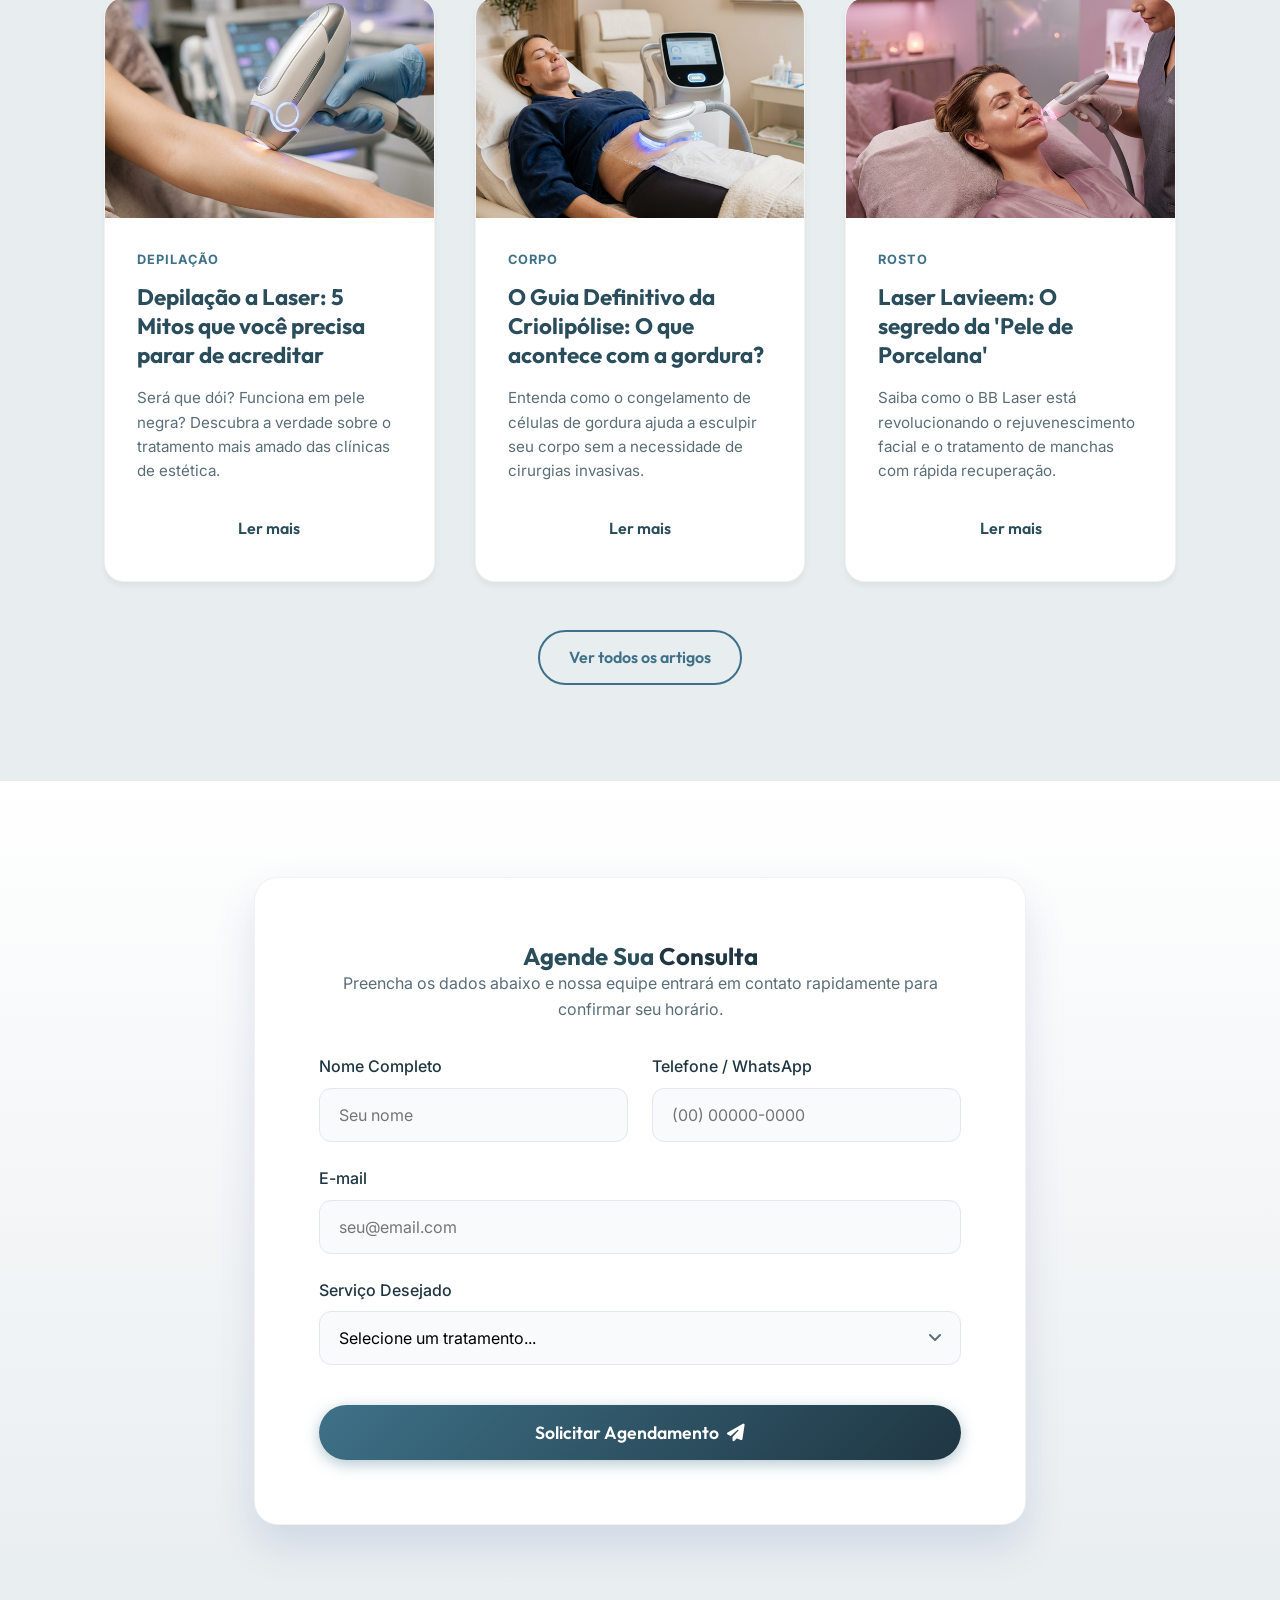
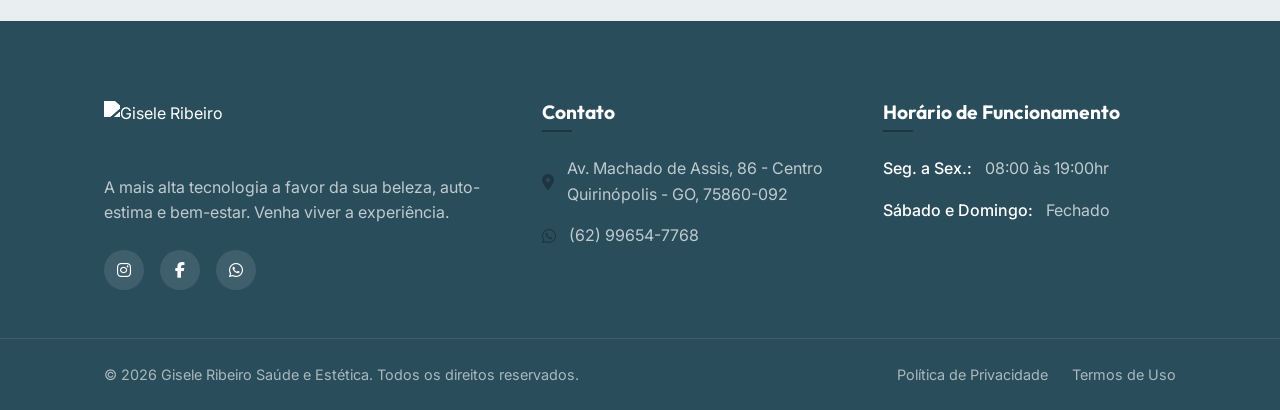
==== commit f6a7384f: "Cleanup: Remoção da funcionalidade de busca conforme solicitado" ====
--- a/index.html
+++ b/index.html
@@ -35,9 +35,6 @@
             </a>
             
             <div class="header-actions">
-                <button class="search-toggle" aria-label="Abrir Busca">
-                    <i class="fa-solid fa-magnifying-glass"></i>
-                </button>
                 <a href="#agendamento" class="btn btn-primary d-none-mobile">Agende sua consulta</a>
                 <button class="nav-toggle" aria-label="Abrir Menu">
                     <span class="menu-label d-none-mobile">MENU</span>
@@ -440,30 +437,6 @@
     <!-- Custom JS -->
     <script src="script.js"></script>
 
-    <!-- Global Search Overlay -->
-    <div id="searchOverlay" class="search-overlay">
-        <div class="search-container">
-            <div class="search-header">
-                <div class="search-input-wrapper">
-                    <i class="fa-solid fa-magnifying-glass search-icon"></i>
-                    <input type="text" id="searchInput" placeholder="O que você está procurando?" autocomplete="off">
-                </div>
-                <button class="search-close" aria-label="Fechar Busca">&times;</button>
-            </div>
-            <div class="search-results-container">
-                <div id="searchResults" class="search-results">
-                    <!-- Results will appear here -->
-                    <div class="search-placeholder">
-                        <i class="fa-solid fa-sparkles"></i>
-                        <p>Digite algo para pesquisar tratamentos, dicas e artigos...</p>
-                    </div>
-                </div>
-            </div>
-            <div class="search-footer">
-                <span>Pressione <kbd>ESC</kbd> para fechar</span>
-            </div>
-        </div>
-    </div>
 
     <!-- Floating WhatsApp Button -->
     <a href="https://wa.me/5562996547768?text=Olá Gisele! Gostaria de agendar uma consulta." class="whatsapp-float" target="_blank" aria-label="Falar no WhatsApp">
--- a/styles.css
+++ b/styles.css
@@ -37,6 +37,7 @@
 html {
     scroll-behavior: smooth;
     font-size: 16px;
+    overflow-x: hidden;
 }
 
 body {
@@ -45,6 +46,8 @@
     background-color: var(--bg-white);
     line-height: 1.6;
     overflow-x: hidden;
+    width: 100%;
+    position: relative;
 }
 
 h1, h2, h3, h4, h5, h6 {
@@ -1082,185 +1085,6 @@
         bottom: 20px;
         right: 20px;
     }
-}
-
-/* Search Overlay */
-.search-overlay {
-    position: fixed;
-    top: 0;
-    left: 0;
-    width: 100%;
-    height: 100%;
-    background: rgba(255, 255, 255, 0.98);
-    backdrop-filter: blur(15px);
-    z-index: 9999;
-    opacity: 0;
-    visibility: hidden;
-    transition: all 0.4s cubic-bezier(0.77, 0, 0.175, 1);
-    display: flex;
-    justify-content: center;
-    padding: 5vh 5%;
-}
-
-.search-overlay.active {
-    opacity: 1;
-    visibility: visible;
-}
-
-.search-container {
-    width: 100%;
-    max-width: 800px;
-    display: flex;
-    flex-direction: column;
-}
-
-.search-header {
-    display: flex;
-    align-items: center;
-    gap: 2rem;
-    padding-bottom: 2rem;
-    border-bottom: 2px solid var(--bg-light);
-    margin-bottom: 2rem;
-}
-
-.search-input-wrapper {
-    flex: 1;
-    display: flex;
-    align-items: center;
-    gap: 1.5rem;
-}
-
-.search-icon {
-    font-size: 1.8rem;
-    color: var(--primary-blue);
-}
-
-#searchInput {
-    background: transparent;
-    border: none;
-    font-size: 2rem;
-    font-family: var(--font-heading);
-    color: var(--primary-blue-dark);
-    width: 100%;
-    padding: 0;
-}
-
-#searchInput:focus {
-    box-shadow: none;
-}
-
-.search-close {
-    background: var(--bg-light);
-    border: none;
-    width: 50px;
-    height: 50px;
-    border-radius: 50%;
-    font-size: 1.5rem;
-    display: flex;
-    align-items: center;
-    justify-content: center;
-    cursor: pointer;
-    transition: var(--transition-normal);
-}
-
-.search-close:hover {
-    background: var(--primary-blue);
-    color: white;
-    transform: rotate(90deg);
-}
-
-.search-results-container {
-    flex: 1;
-    overflow-y: auto;
-    padding-right: 1rem;
-}
-
-.search-placeholder {
-    text-align: center;
-    padding-top: 10vh;
-    color: var(--text-muted);
-}
-
-.search-placeholder i {
-    font-size: 3rem;
-    margin-bottom: 1.5rem;
-    opacity: 0.3;
-}
-
-.search-section {
-    margin-bottom: 2.5rem;
-}
-
-.search-section h4 {
-    font-size: 0.8rem;
-    text-transform: uppercase;
-    letter-spacing: 2px;
-    color: var(--primary-blue);
-    margin-bottom: 1.5rem;
-    opacity: 0.7;
-}
-
-.search-result-item {
-    display: flex;
-    align-items: center;
-    gap: 1.5rem;
-    padding: 1.2rem;
-    border-radius: 16px;
-    background: white;
-    margin-bottom: 1rem;
-    transition: var(--transition-normal);
-    border: 1px solid transparent;
-}
-
-.search-result-item:hover {
-    background: var(--bg-light);
-    transform: translateX(10px);
-    border-color: var(--primary-blue-light);
-}
-
-.search-result-item i {
-    width: 45px;
-    height: 45px;
-    background: white;
-    border-radius: 12px;
-    display: flex;
-    align-items: center;
-    justify-content: center;
-    color: var(--primary-blue);
-    font-size: 1.2rem;
-    box-shadow: var(--shadow-sm);
-}
-
-.search-result-item div {
-    display: flex;
-    flex-direction: column;
-}
-
-.search-result-item span {
-    font-weight: 600;
-    color: var(--primary-blue-dark);
-    font-size: 1.1rem;
-}
-
-.search-result-item small {
-    font-size: 0.8rem;
-    color: var(--text-muted);
-}
-
-.search-footer {
-    padding-top: 2rem;
-    text-align: center;
-    font-size: 0.85rem;
-    color: var(--text-muted);
-}
-
-kbd {
-    background: var(--bg-light);
-    padding: 0.2rem 0.5rem;
-    border-radius: 4px;
-    font-family: inherit;
-    font-size: 0.75rem;
-    border: 1px solid #cbd5e1;
 }
 
 /* Responsiveness Audit & Improvements */
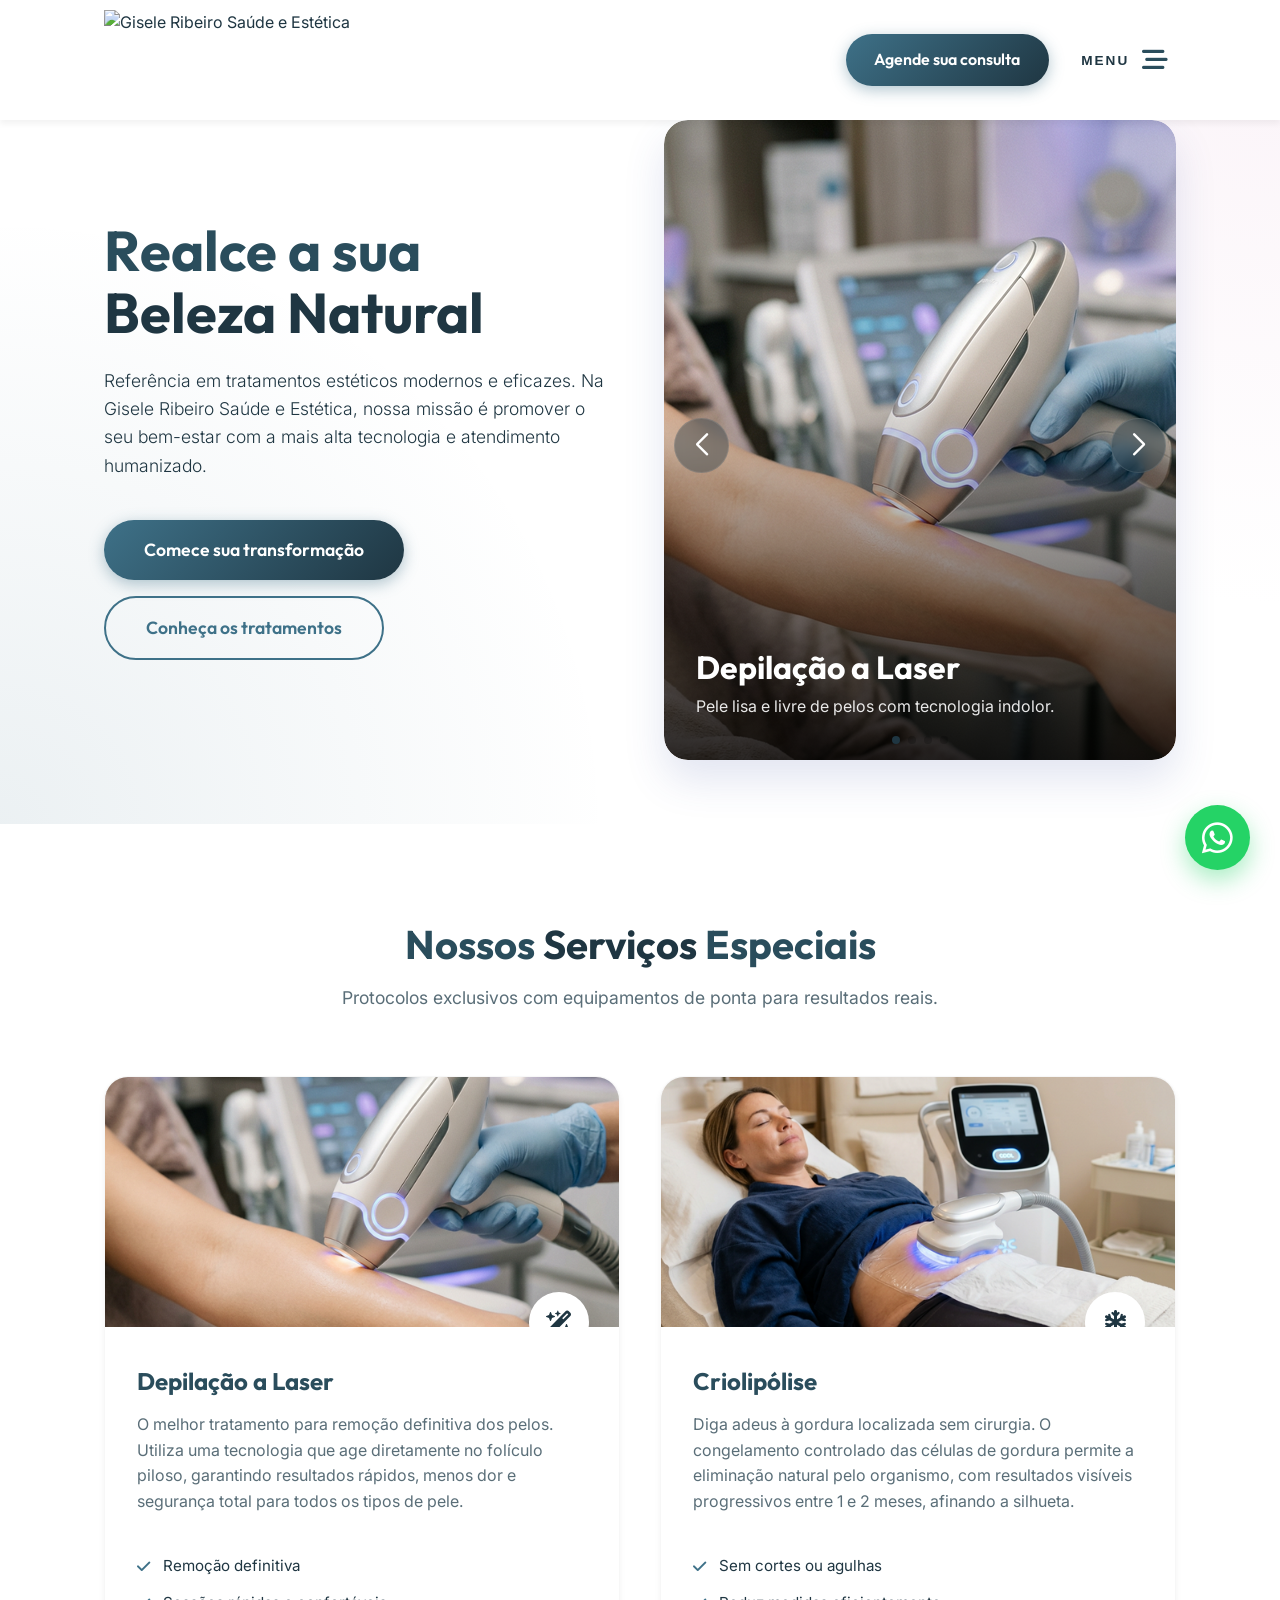
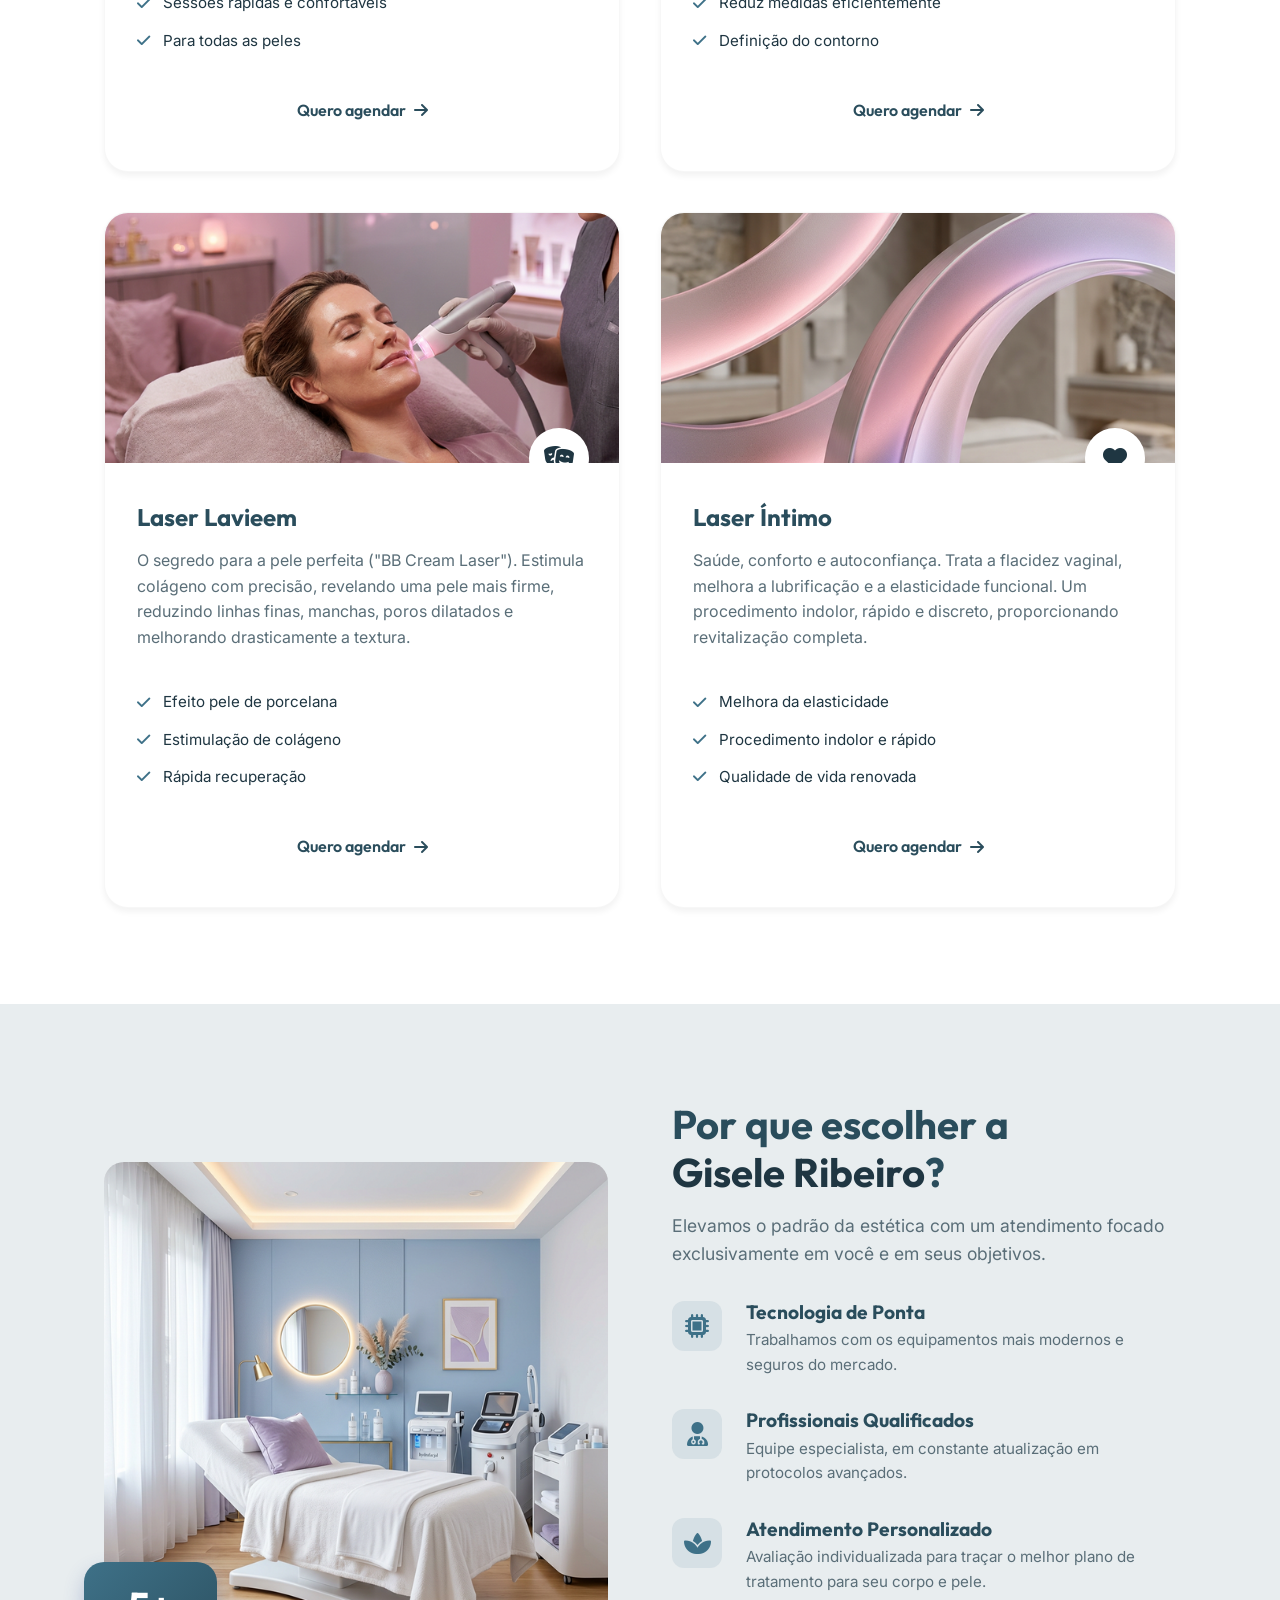
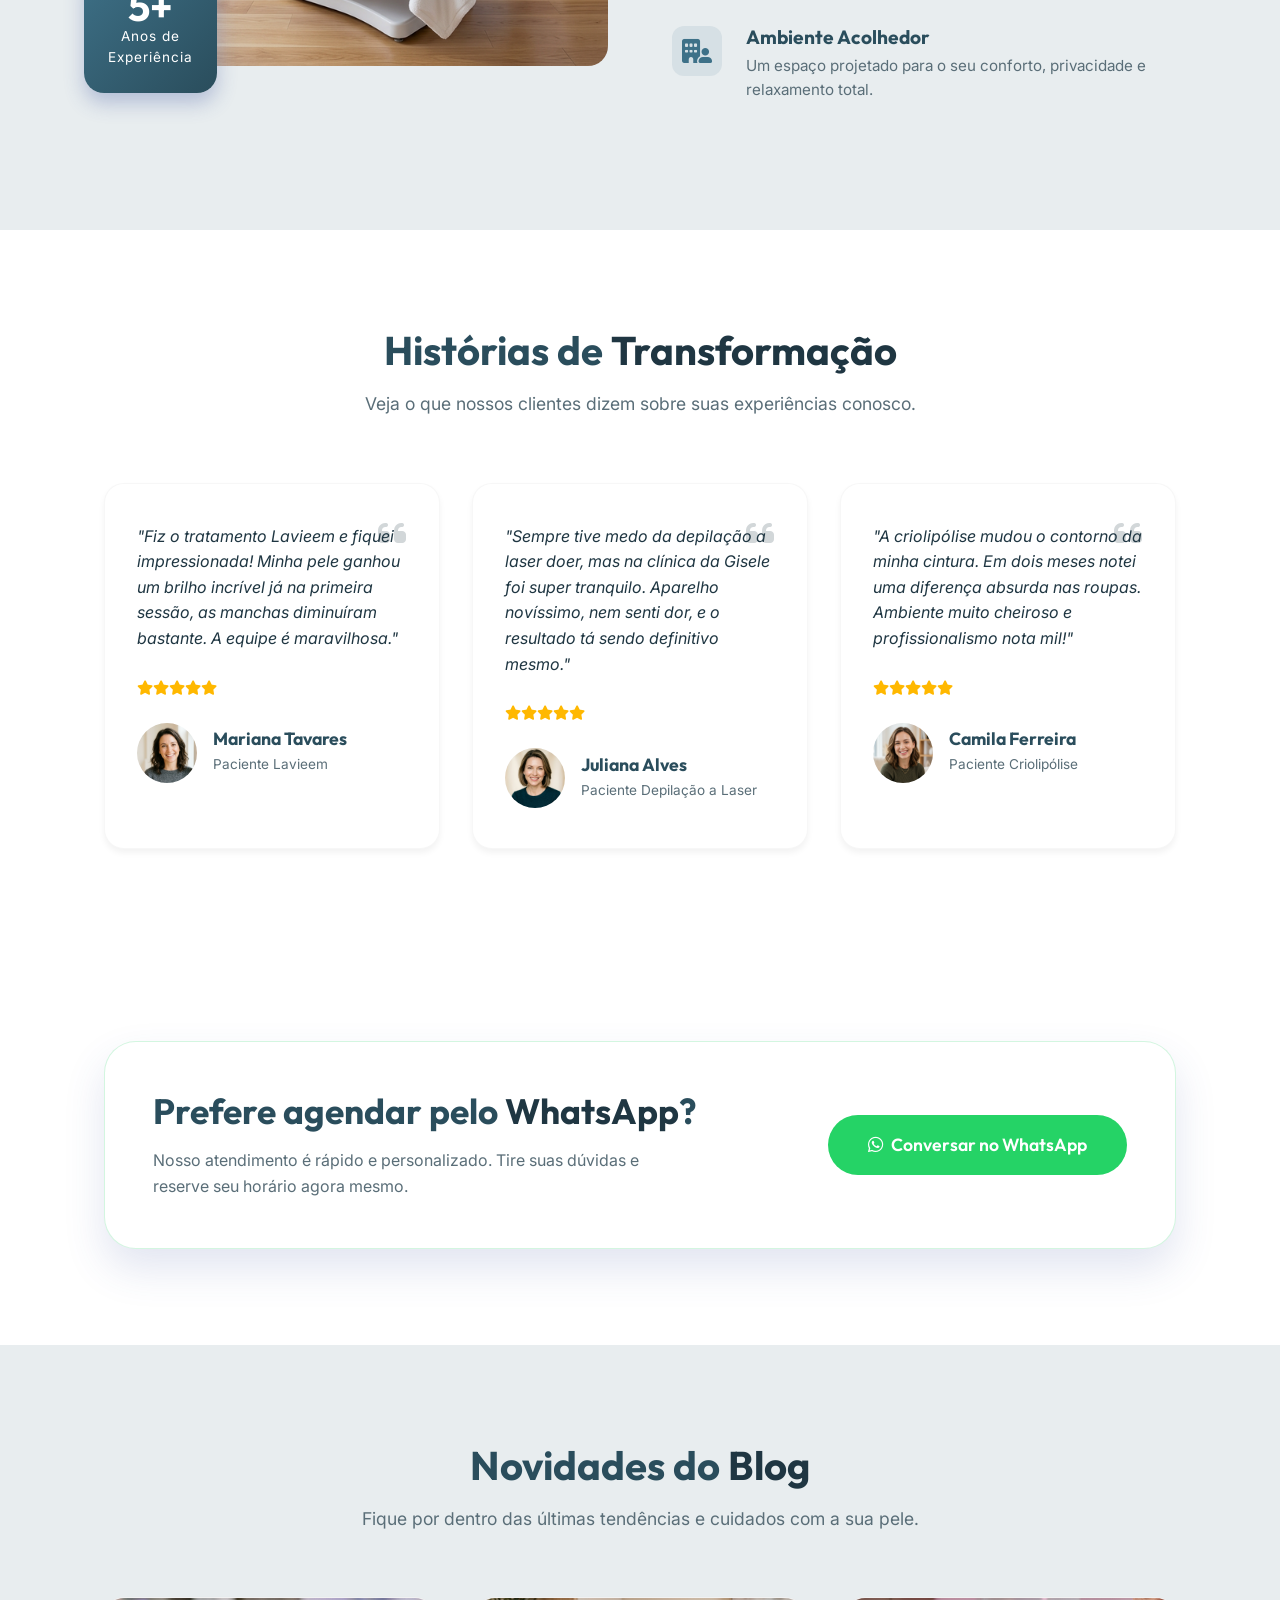
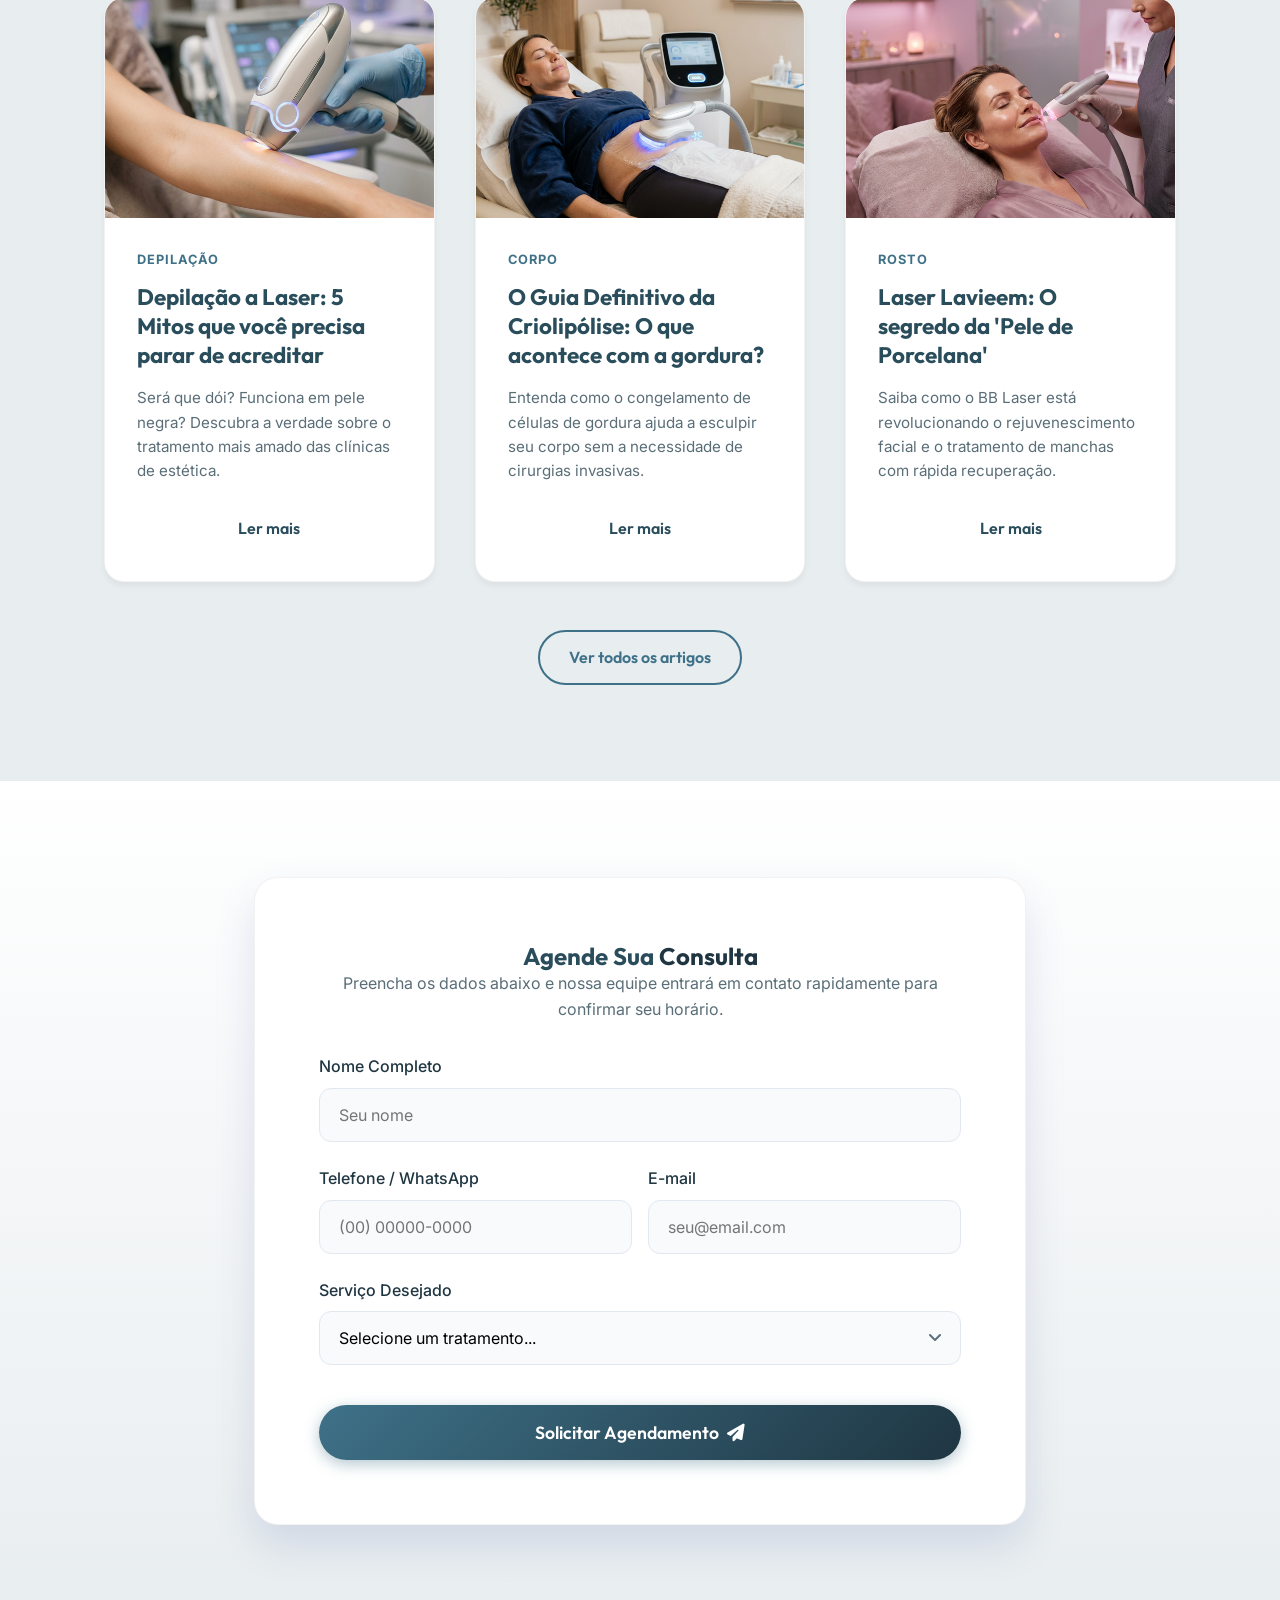
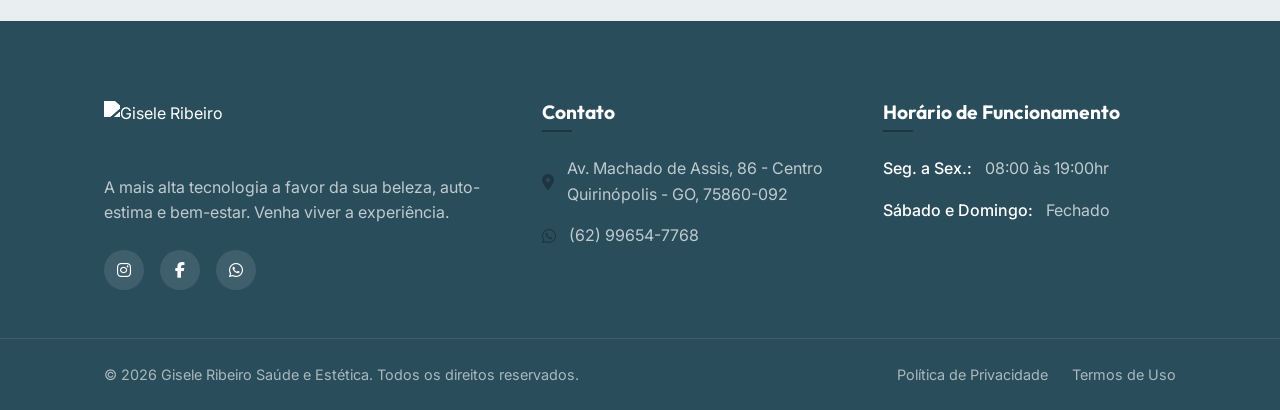
==== commit 74aa083d: "UI: Ajuste do formulário para exibir Telefone e E-mail lado a lado no mobile" ====
--- a/index.html
+++ b/index.html
@@ -37,7 +37,7 @@
             <div class="header-actions">
                 <a href="#agendamento" class="btn btn-primary d-none-mobile">Agende sua consulta</a>
                 <button class="nav-toggle" aria-label="Abrir Menu">
-                    <span class="menu-label d-none-mobile">MENU</span>
+                    <span class="menu-label">MENU</span>
                     <i class="fa-solid fa-bars-staggered"></i>
                 </button>
             </div>
@@ -356,19 +356,19 @@
                     </div>
                     
                     <form id="bookingForm" class="booking-form">
-                        <div class="form-group row">
-                            <div class="col">
-                                <label for="name">Nome Completo</label>
-                                <input type="text" id="name" name="name" placeholder="Seu nome" required>
-                            </div>
+                        <div class="form-group">
+                            <label for="name">Nome Completo</label>
+                            <input type="text" id="name" name="name" placeholder="Seu nome" required>
+                        </div>
+                        <div class="form-group row-mobile">
                             <div class="col">
                                 <label for="phone">Telefone / WhatsApp</label>
                                 <input type="tel" id="phone" name="phone" placeholder="(00) 00000-0000" required>
                             </div>
-                        </div>
-                        <div class="form-group">
-                            <label for="email">E-mail</label>
-                            <input type="email" id="email" name="email" placeholder="seu@email.com" required>
+                            <div class="col">
+                                <label for="email">E-mail</label>
+                                <input type="email" id="email" name="email" placeholder="seu@email.com" required>
+                            </div>
                         </div>
                         <div class="form-group">
                             <label text="service">Serviço Desejado</label>
--- a/styles.css
+++ b/styles.css
@@ -750,13 +750,18 @@
     margin-bottom: 1.5rem;
 }
 
-.row {
+.row, .row-mobile {
     display: flex;
     gap: 1.5rem;
+}
+
+.row-mobile {
+    gap: 1rem; /* Slightly tighter gap for mobile */
 }
 
 .col {
     flex: 1;
+    min-width: 0; /* Prevents flex items from overflowing */
 }
 
 label {
@@ -919,8 +924,13 @@
 }
 
 /* Utilities & Animations */
-.d-none-desktop { display: none; }
-.d-none-mobile { display: block; }
+.d-none-desktop { display: none !important; }
+.d-none-mobile { display: inline-flex !important; }
+
+@media (max-width: 992px) {
+    .d-none-desktop { display: inline-flex !important; }
+    .d-none-mobile { display: none !important; }
+}
 
 .reveal-up {
     opacity: 0;
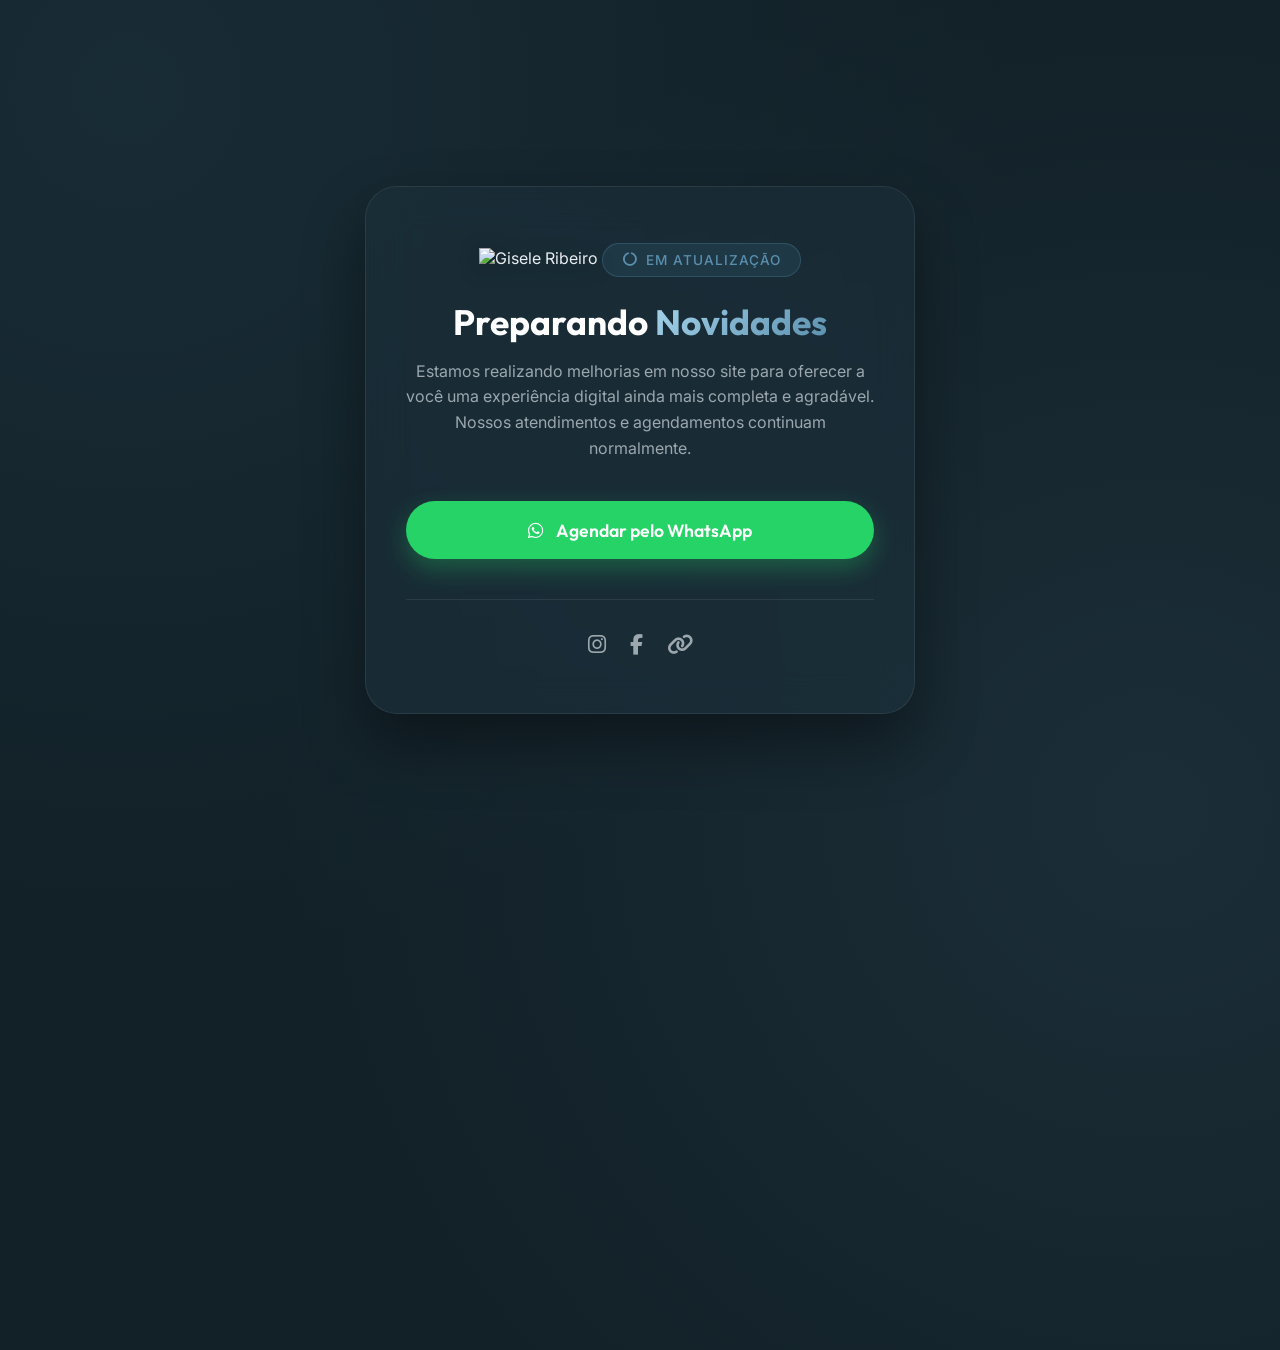
==== commit b52f51f2: "chore: temporariamente colocar o site em manutencao" ====
--- a/index.html
+++ b/index.html
@@ -3,445 +3,251 @@
 <head>
     <meta charset="UTF-8">
     <meta name="viewport" content="width=device-width, initial-scale=1.0">
-    <meta name="description" content="Gisele Ribeiro Saúde e Estética - Tratamentos modernos de Depilação a Laser, Criolipólise, Laser Lavieem e Laser Íntimo. Agende sua consulta!">
-    <title>Gisele Ribeiro | Saúde e Estética</title>
+    <meta name="description" content="Gisele Ribeiro Saúde e Estética - Site em Manutenção. Voltamos em breve com novidades incríveis. Entre em contato pelo WhatsApp para agendamentos.">
+    <title>Voltamos em Breve | Gisele Ribeiro Saúde e Estética</title>
     
     <!-- Favicon -->
     <link rel="icon" type="image/webp" href="https://i.ibb.co/fGSXRLW4/Giselr-Besf-nw.webp">
     
-    <!-- Google Fonts: Inter and Outfit -->
+    <!-- Google Fonts -->
     <link rel="preconnect" href="https://fonts.googleapis.com">
     <link rel="preconnect" href="https://fonts.gstatic.com" crossorigin>
-    <link href="https://fonts.googleapis.com/css2?family=Inter:wght@300;400;500;600&family=Outfit:wght@400;600;700&display=swap" rel="stylesheet">
+    <link href="https://fonts.googleapis.com/css2?family=Inter:wght@300;400;500&family=Outfit:wght@400;600;700&display=swap" rel="stylesheet">
     
-    <!-- FontAwesome for Icons -->
+    <!-- FontAwesome -->
     <link rel="stylesheet" href="https://cdnjs.cloudflare.com/ajax/libs/font-awesome/6.4.0/css/all.min.css">
-    
-    <!-- Swiper CSS for Carousel -->
-    <link rel="stylesheet" href="https://cdn.jsdelivr.net/npm/swiper@10/swiper-bundle.min.css" />
-
-    <!-- Google Icons (Material Symbols Outlined) -->
-    <link rel="stylesheet" href="https://fonts.googleapis.com/css2?family=Material+Symbols+Outlined:opsz,wght,FILL,GRAD@20..48,100..700,0..1,-50..200" />
-    
-    <link rel="stylesheet" href="styles.css">
+
+    <style>
+        :root {
+            --primary-blue: #3E7188;
+            --primary-blue-dark: #1F3642;
+            --primary-blue-light: #5A8FAD;
+            --bg-dark: #122027;
+            --text-light: #E8EDEF;
+            --text-muted: #9CA7AE;
+            --accent: #E8EDEF;
+            --font-heading: 'Outfit', sans-serif;
+            --font-body: 'Inter', sans-serif;
+        }
+
+        * {
+            margin: 0;
+            padding: 0;
+            box-sizing: border-box;
+        }
+
+        body {
+            font-family: var(--font-body);
+            background-color: var(--bg-dark);
+            color: var(--text-light);
+            min-height: 100vh;
+            display: flex;
+            align-items: center;
+            justify-content: center;
+            overflow: hidden;
+            position: relative;
+        }
+
+        /* Animated background mesh */
+        body::before {
+            content: '';
+            position: absolute;
+            top: -50%;
+            left: -50%;
+            width: 200%;
+            height: 200%;
+            background: radial-gradient(circle at 30% 30%, rgba(62, 113, 136, 0.15) 0%, transparent 40%),
+                        radial-gradient(circle at 70% 70%, rgba(90, 143, 173, 0.12) 0%, transparent 40%);
+            animation: rotateBg 40s linear infinite;
+            z-index: 1;
+        }
+
+        @keyframes rotateBg {
+            0% { transform: rotate(0deg); }
+            100% { transform: rotate(360deg); }
+        }
+
+        .maintenance-container {
+            width: 90%;
+            max-width: 550px;
+            background: rgba(31, 54, 66, 0.4);
+            backdrop-filter: blur(20px);
+            -webkit-backdrop-filter: blur(20px);
+            border: 1px solid rgba(255, 255, 255, 0.08);
+            border-radius: 32px;
+            padding: 3.5rem 2.5rem;
+            text-align: center;
+            box-shadow: 0 30px 60px rgba(0, 0, 0, 0.4);
+            position: relative;
+            z-index: 10;
+            animation: fadeInUp 1s ease-out;
+        }
+
+        @keyframes fadeInUp {
+            from {
+                opacity: 0;
+                transform: translateY(30px);
+            }
+            to {
+                opacity: 1;
+                transform: translateY(0);
+            }
+        }
+
+        .logo-img {
+            height: 90px;
+            width: auto;
+            margin-bottom: 2rem;
+            filter: drop-shadow(0 4px 10px rgba(0,0,0,0.3));
+            animation: pulseLogo 3s ease-in-out infinite;
+        }
+
+        @keyframes pulseLogo {
+            0%, 100% { transform: scale(1); }
+            50% { transform: scale(1.03); }
+        }
+
+        .badge {
+            display: inline-flex;
+            align-items: center;
+            gap: 0.5rem;
+            background: rgba(62, 113, 136, 0.2);
+            border: 1px solid rgba(90, 143, 173, 0.3);
+            color: var(--primary-blue-light);
+            padding: 0.5rem 1.2rem;
+            border-radius: 50px;
+            font-size: 0.85rem;
+            font-weight: 500;
+            letter-spacing: 1px;
+            text-transform: uppercase;
+            margin-bottom: 1.5rem;
+        }
+
+        .badge i {
+            animation: spin 3s linear infinite;
+        }
+
+        @keyframes spin {
+            100% { transform: rotate(360deg); }
+        }
+
+        h1 {
+            font-family: var(--font-heading);
+            font-size: 2.2rem;
+            font-weight: 700;
+            line-height: 1.2;
+            color: #ffffff;
+            margin-bottom: 1rem;
+        }
+
+        .highlight {
+            color: var(--primary-blue-light);
+            background: linear-gradient(135deg, #a5d3eb, var(--primary-blue-light));
+            -webkit-background-clip: text;
+            -webkit-text-fill-color: transparent;
+        }
+
+        p {
+            font-size: 1rem;
+            color: var(--text-muted);
+            line-height: 1.6;
+            margin-bottom: 2.5rem;
+        }
+
+        .btn-whatsapp {
+            display: inline-flex;
+            align-items: center;
+            justify-content: center;
+            gap: 0.8rem;
+            background: #25D366;
+            color: #ffffff;
+            font-family: var(--font-heading);
+            font-size: 1.1rem;
+            font-weight: 600;
+            padding: 1.1rem 2.2rem;
+            border-radius: 50px;
+            text-decoration: none;
+            width: 100%;
+            transition: all 0.3s ease;
+            box-shadow: 0 10px 25px rgba(37, 211, 102, 0.3);
+        }
+
+        .btn-whatsapp:hover {
+            background: #20ba5a;
+            transform: translateY(-3px);
+            box-shadow: 0 15px 30px rgba(37, 211, 102, 0.4);
+        }
+
+        .social-links {
+            display: flex;
+            justify-content: center;
+            gap: 1.5rem;
+            margin-top: 2.5rem;
+            padding-top: 2rem;
+            border-top: 1px solid rgba(255, 255, 255, 0.08);
+        }
+
+        .social-icon {
+            color: var(--text-muted);
+            font-size: 1.3rem;
+            transition: all 0.3s ease;
+        }
+
+        .social-icon:hover {
+            color: #ffffff;
+            transform: translateY(-3px);
+        }
+
+        @media (max-width: 480px) {
+            .maintenance-container {
+                padding: 2.5rem 1.5rem;
+            }
+            h1 {
+                font-size: 1.8rem;
+            }
+            p {
+                font-size: 0.95rem;
+            }
+        }
+    </style>
 </head>
 <body>
 
-    <!-- Header -->
-    <header class="header">
-        <div class="container header-content">
-            <a href="index.html" class="logo">
-                <img src="https://i.ibb.co/fGSXRLW4/Giselr-Besf-nw.webp" alt="Gisele Ribeiro Saúde e Estética" class="logo-img">
+    <div class="maintenance-container">
+        <!-- Logo -->
+        <img src="https://i.ibb.co/fGSXRLW4/Giselr-Besf-nw.webp" alt="Gisele Ribeiro" class="logo-img">
+        
+        <!-- Status Badge -->
+        <div class="badge">
+            <i class="fa-solid fa-circle-notch"></i> Em Atualização
+        </div>
+        
+        <!-- Heading -->
+        <h1>Preparando <span class="highlight">Novidades</span></h1>
+        
+        <!-- Text -->
+        <p>Estamos realizando melhorias em nosso site para oferecer a você uma experiência digital ainda mais completa e agradável. Nossos atendimentos e agendamentos continuam normalmente.</p>
+        
+        <!-- CTA Button -->
+        <a href="https://wa.me/5562996547768?text=Olá! Gostaria de mais informações sobre os tratamentos e agendamentos da Gisele Ribeiro." 
+           target="_blank" 
+           class="btn-whatsapp">
+            <i class="fa-brands fa-whatsapp"></i> Agendar pelo WhatsApp
+        </a>
+        
+        <!-- Social Media Links -->
+        <div class="social-links">
+            <a href="https://www.instagram.com/giseleribeiro.esteticacomsaude/" target="_blank" class="social-icon" aria-label="Instagram">
+                <i class="fa-brands fa-instagram"></i>
             </a>
-            
-            <div class="header-actions">
-                <a href="#agendamento" class="btn btn-primary d-none-mobile">Agende sua consulta</a>
-                <button class="nav-toggle" aria-label="Abrir Menu">
-                    <span class="menu-label">MENU</span>
-                    <i class="fa-solid fa-bars-staggered"></i>
-                </button>
-            </div>
+            <a href="https://www.facebook.com/gisele.ribeirodeoliveira.9/" target="_blank" class="social-icon" aria-label="Facebook">
+                <i class="fa-brands fa-facebook-f"></i>
+            </a>
+            <a href="links.html" class="social-icon" aria-label="Canais de Acesso">
+                <i class="fa-solid fa-link"></i>
+            </a>
         </div>
-        
-        <!-- Sidebar Navigation Menu -->
-        <div class="sidebar-nav">
-            <div class="sidebar-header">
-                <button class="nav-close" aria-label="Fechar Menu">
-                    <i class="fa-solid fa-xmark"></i>
-                </button>
-            </div>
-            <nav class="sidebar-links">
-                <a href="#home" class="sidebar-link active">Início</a>
-                <a href="#servicos" class="sidebar-link">Serviços</a>
-                <a href="#beneficios" class="sidebar-link">Benefícios</a>
-                <a href="#beneficios" class="sidebar-link">Sobre Nós</a>
-                <a href="cursos.html" class="sidebar-link">Academy (Cursos)</a>
-                <a href="blog.html" class="sidebar-link">Nosso Blog</a>
-                <a href="#agendamento" class="btn btn-primary btn-block" style="margin-top: 2rem;">Agendar Consulta</a>
-            </nav>
-            <div class="sidebar-footer">
-                <div class="social-links">
-                    <a href="https://www.instagram.com/giseleribeiro.esteticacomsaude/" target="_blank"><i class="fa-brands fa-instagram"></i></a>
-                    <a href="https://wa.me/5562996547768" target="_blank"><i class="fa-brands fa-whatsapp"></i></a>
-                </div>
-            </div>
-        </div>
-        <div class="nav-overlay"></div>
-    </header>
-
-    <main>
-        <!-- Introdução & Banner -->
-        <section class="hero" id="home">
-            <div class="container hero-container">
-                <div class="hero-text-content">
-                    <h1>Realce a sua <span class="highlight">Beleza Natural</span></h1>
-                    <p>Referência em tratamentos estéticos modernos e eficazes. Na Gisele Ribeiro Saúde e Estética, nossa missão é promover o seu bem-estar com a mais alta tecnologia e atendimento humanizado.</p>
-                    <div class="hero-actions">
-                        <a href="#agendamento" class="btn btn-primary btn-large">Comece sua transformação</a>
-                        <a href="#servicos" class="btn btn-outline btn-large">Conheça os tratamentos</a>
-                    </div>
-                </div>
-
-                <div class="hero-carousel">
-                    <!-- Swiper -->
-                    <div class="swiper mySwiper">
-                        <div class="swiper-wrapper">
-                            <div class="swiper-slide card-slide">
-                                <img src="assets/depilacao_laser.png" alt="Depilação a Laser">
-                                <div class="slide-content">
-                                    <h3>Depilação a Laser</h3>
-                                    <p>Pele lisa e livre de pelos com tecnologia indolor.</p>
-                                </div>
-                            </div>
-                            <div class="swiper-slide card-slide">
-                                <img src="assets/criolipolise.png" alt="Criolipólise">
-                                <div class="slide-content">
-                                    <h3>Criolipólise</h3>
-                                    <p>Redução de gordura localizada sem cirurgia.</p>
-                                </div>
-                            </div>
-                            <div class="swiper-slide card-slide">
-                                <img src="assets/laser_lavieem.png" alt="Laser Lavieem">
-                                <div class="slide-content">
-                                    <h3>Laser Lavieem</h3>
-                                    <p>Rejuvenescimento facial, glow extra e redução de manchas.</p>
-                                </div>
-                            </div>
-                            <div class="swiper-slide card-slide">
-                                <img src="assets/laser_intimo.png" alt="Laser Íntimo">
-                                <div class="slide-content">
-                                    <h3>Laser Íntimo</h3>
-                                    <p>Conforto, revitalização e saúde íntima feminina.</p>
-                                </div>
-                            </div>
-                        </div>
-                        <div class="swiper-pagination"></div>
-                        <!-- Add Arrows -->
-                        <div class="swiper-button-next"></div>
-                        <div class="swiper-button-prev"></div>
-                    </div>
-                </div>
-            </div>
-        </section>
-
-        <!-- Serviços Detalhados -->
-        <section class="services section-padding" id="servicos">
-            <div class="container">
-                <div class="section-heading text-center">
-                    <h2>Nossos <span class="highlight">Serviços</span> Especiais</h2>
-                    <p>Protocolos exclusivos com equipamentos de ponta para resultados reais.</p>
-                </div>
-
-                <div class="services-grid">
-                    <!-- Serviço 1 -->
-                    <div class="service-card reveal-up">
-                        <div class="service-image">
-                            <img src="assets/depilacao_laser.png" alt="Depilação a Laser">
-                            <div class="service-icon"><i class="fa-solid fa-wand-magic-sparkles"></i></div>
-                        </div>
-                        <div class="service-content">
-                            <h3>Depilação a Laser</h3>
-                            <p>O melhor tratamento para remoção definitiva dos pelos. Utiliza uma tecnologia que age diretamente no folículo piloso, garantindo resultados rápidos, menos dor e segurança total para todos os tipos de pele.</p>
-                            <ul class="service-features">
-                                <li><i class="fa-solid fa-check"></i> Remoção definitiva</li>
-                                <li><i class="fa-solid fa-check"></i> Sessões rápidas e confortáveis</li>
-                                <li><i class="fa-solid fa-check"></i> Para todas as peles</li>
-                            </ul>
-                            <a href="#agendamento" class="btn btn-secondary">Quero agendar <i class="fa-solid fa-arrow-right"></i></a>
-                        </div>
-                    </div>
-
-                    <!-- Serviço 2 -->
-                    <div class="service-card reveal-up" style="transition-delay: 100ms;">
-                        <div class="service-image">
-                            <img src="assets/criolipolise.png" alt="Criolipólise">
-                            <div class="service-icon"><i class="fa-solid fa-snowflake"></i></div>
-                        </div>
-                        <div class="service-content">
-                            <h3>Criolipólise</h3>
-                            <p>Diga adeus à gordura localizada sem cirurgia. O congelamento controlado das células de gordura permite a eliminação natural pelo organismo, com resultados visíveis progressivos entre 1 e 2 meses, afinando a silhueta.</p>
-                            <ul class="service-features">
-                                <li><i class="fa-solid fa-check"></i> Sem cortes ou agulhas</li>
-                                <li><i class="fa-solid fa-check"></i> Reduz medidas eficientemente</li>
-                                <li><i class="fa-solid fa-check"></i> Definição do contorno</li>
-                            </ul>
-                            <a href="#agendamento" class="btn btn-secondary">Quero agendar <i class="fa-solid fa-arrow-right"></i></a>
-                        </div>
-                    </div>
-
-                    <!-- Serviço 3 -->
-                    <div class="service-card reveal-up" style="transition-delay: 200ms;">
-                        <div class="service-image">
-                            <img src="assets/laser_lavieem.png" alt="Laser Lavieem">
-                            <div class="service-icon"><i class="fa-solid fa-masks-theater"></i></div>
-                        </div>
-                        <div class="service-content">
-                            <h3>Laser Lavieem</h3>
-                            <p>O segredo para a pele perfeita ("BB Cream Laser"). Estimula colágeno com precisão, revelando uma pele mais firme, reduzindo linhas finas, manchas, poros dilatados e melhorando drasticamente a textura.</p>
-                            <ul class="service-features">
-                                <li><i class="fa-solid fa-check"></i> Efeito pele de porcelana</li>
-                                <li><i class="fa-solid fa-check"></i> Estimulação de colágeno</li>
-                                <li><i class="fa-solid fa-check"></i> Rápida recuperação</li>
-                            </ul>
-                            <a href="#agendamento" class="btn btn-secondary">Quero agendar <i class="fa-solid fa-arrow-right"></i></a>
-                        </div>
-                    </div>
-
-                    <!-- Serviço 4 -->
-                    <div class="service-card reveal-up" style="transition-delay: 300ms;">
-                        <div class="service-image">
-                            <img src="assets/laser_intimo.png" alt="Laser Íntimo">
-                            <div class="service-icon"><i class="fa-solid fa-heart"></i></div>
-                        </div>
-                        <div class="service-content">
-                            <h3>Laser Íntimo</h3>
-                            <p>Saúde, conforto e autoconfiança. Trata a flacidez vaginal, melhora a lubrificação e a elasticidade funcional. Um procedimento indolor, rápido e discreto, proporcionando revitalização completa.</p>
-                            <ul class="service-features">
-                                <li><i class="fa-solid fa-check"></i> Melhora da elasticidade</li>
-                                <li><i class="fa-solid fa-check"></i> Procedimento indolor e rápido</li>
-                                <li><i class="fa-solid fa-check"></i> Qualidade de vida renovada</li>
-                            </ul>
-                            <a href="#agendamento" class="btn btn-secondary">Quero agendar <i class="fa-solid fa-arrow-right"></i></a>
-                        </div>
-                    </div>
-                </div>
-            </div>
-        </section>
-
-        <!-- Benefícios -->
-        <section class="benefits section-padding bg-light" id="beneficios">
-            <div class="container">
-                <div class="benefits-wrapper">
-                    <div class="benefits-image-col reveal-left">
-                        <img src="assets/hero_banner.png" alt="Clínica Moderna e Confortável" class="rounded-image shadow-lg">
-                        <div class="experience-badge">
-                            <span class="badge-num">5+</span>
-                            <span class="badge-text">Anos de<br>Experiência</span>
-                        </div>
-                    </div>
-                    <div class="benefits-content reveal-right">
-                        <h2>Por que escolher a <span class="highlight">Gisele Ribeiro</span>?</h2>
-                        <p class="subtitle">Elevamos o padrão da estética com um atendimento focado exclusivamente em você e em seus objetivos.</p>
-                        
-                        <div class="benefits-list">
-                            <div class="benefit-item">
-                                <div class="icon-box"><i class="fa-solid fa-microchip"></i></div>
-                                <div class="benefit-text">
-                                    <h4>Tecnologia de Ponta</h4>
-                                    <p>Trabalhamos com os equipamentos mais modernos e seguros do mercado.</p>
-                                </div>
-                            </div>
-                            <div class="benefit-item">
-                                <div class="icon-box"><i class="fa-solid fa-user-doctor"></i></div>
-                                <div class="benefit-text">
-                                    <h4>Profissionais Qualificados</h4>
-                                    <p>Equipe especialista, em constante atualização em protocolos avançados.</p>
-                                </div>
-                            </div>
-                            <div class="benefit-item">
-                                <div class="icon-box"><i class="fa-solid fa-spa"></i></div>
-                                <div class="benefit-text">
-                                    <h4>Atendimento Personalizado</h4>
-                                    <p>Avaliação individualizada para traçar o melhor plano de tratamento para seu corpo e pele.</p>
-                                </div>
-                            </div>
-                            <div class="benefit-item">
-                                <div class="icon-box"><i class="fa-solid fa-building-user"></i></div>
-                                <div class="benefit-text">
-                                    <h4>Ambiente Acolhedor</h4>
-                                    <p>Um espaço projetado para o seu conforto, privacidade e relaxamento total.</p>
-                                </div>
-                            </div>
-                        </div>
-                    </div>
-                </div>
-            </div>
-        </section>
-
-        <!-- Depoimentos -->
-        <section class="testimonials section-padding" id="depoimentos">
-            <div class="container">
-                <div class="section-heading text-center">
-                    <h2>Histórias de <span class="highlight">Transformação</span></h2>
-                    <p>Veja o que nossos clientes dizem sobre suas experiências conosco.</p>
-                </div>
-                
-                <div class="testimonials-grid">
-                    <div class="testimonial-card reveal-up">
-                        <div class="quote-icon"><i class="fa-solid fa-quote-left"></i></div>
-                        <p class="testimonial-text">"Fiz o tratamento Lavieem e fiquei impressionada! Minha pele ganhou um brilho incrível já na primeira sessão, as manchas diminuíram bastante. A equipe é maravilhosa."</p>
-                        <div class="rating">
-                            <i class="fa-solid fa-star"></i><i class="fa-solid fa-star"></i><i class="fa-solid fa-star"></i><i class="fa-solid fa-star"></i><i class="fa-solid fa-star"></i>
-                        </div>
-                        <div class="client-info">
-                            <img src="assets/testimonial_1.png" alt="Cliente 1">
-                            <div>
-                                <h4>Mariana Tavares</h4>
-                                <span>Paciente Lavieem</span>
-                            </div>
-                        </div>
-                    </div>
-
-                    <div class="testimonial-card reveal-up" style="transition-delay: 150ms;">
-                        <div class="quote-icon"><i class="fa-solid fa-quote-left"></i></div>
-                        <p class="testimonial-text">"Sempre tive medo da depilação a laser doer, mas na clínica da Gisele foi super tranquilo. Aparelho novíssimo, nem senti dor, e o resultado tá sendo definitivo mesmo."</p>
-                        <div class="rating">
-                            <i class="fa-solid fa-star"></i><i class="fa-solid fa-star"></i><i class="fa-solid fa-star"></i><i class="fa-solid fa-star"></i><i class="fa-solid fa-star"></i>
-                        </div>
-                        <div class="client-info">
-                            <img src="assets/testimonial_2.png" alt="Cliente 2">
-                            <div>
-                                <h4>Juliana Alves</h4>
-                                <span>Paciente Depilação a Laser</span>
-                            </div>
-                        </div>
-                    </div>
-
-                    <div class="testimonial-card reveal-up" style="transition-delay: 300ms;">
-                        <div class="quote-icon"><i class="fa-solid fa-quote-left"></i></div>
-                        <p class="testimonial-text">"A criolipólise mudou o contorno da minha cintura. Em dois meses notei uma diferença absurda nas roupas. Ambiente muito cheiroso e profissionalismo nota mil!"</p>
-                        <div class="rating">
-                            <i class="fa-solid fa-star"></i><i class="fa-solid fa-star"></i><i class="fa-solid fa-star"></i><i class="fa-solid fa-star"></i><i class="fa-solid fa-star"></i>
-                        </div>
-                        <div class="client-info">
-                            <img src="assets/testimonial_3.png" alt="Cliente 3">
-                            <div>
-                                <h4>Camila Ferreira</h4>
-                                <span>Paciente Criolipólise</span>
-                            </div>
-                        </div>
-                    </div>
-                </div>
-            </div>
-        </section>
-
-        <!-- WhatsApp Banner CTA -->
-        <section class="whatsapp-cta section-padding reveal-up">
-            <div class="container">
-                <div class="cta-box">
-                    <div class="cta-content">
-                        <h2>Prefere agendar pelo <span class="highlight">WhatsApp</span>?</h2>
-                        <p>Nosso atendimento é rápido e personalizado. Tire suas dúvidas e reserve seu horário agora mesmo.</p>
-                    </div>
-                    <a href="https://wa.me/5562996547768?text=Olá Gisele! Gostaria de agendar meu horário. Vi o seu site e gostaria de saber as datas disponíveis." target="_blank" class="btn btn-whatsapp btn-large">
-                        <i class="fa-brands fa-whatsapp"></i> Conversar no WhatsApp
-                    </a>
-                </div>
-            </div>
-        </section>
-
-        <!-- Blog Preview -->
-        <section class="blog-preview section-padding bg-light">
-            <div class="container">
-                <div class="section-heading text-center">
-                    <h2>Novidades do <span class="highlight">Blog</span></h2>
-                    <p>Fique por dentro das últimas tendências e cuidados com a sua pele.</p>
-                </div>
-                <div class="blog-grid" id="home-blog-grid">
-                    <!-- Handled by script -->
-                </div>
-                <div class="text-center" style="margin-top: 3rem;">
-                    <a href="blog.html" class="btn btn-outline">Ver todos os artigos</a>
-                </div>
-            </div>
-        </section>
-
-        <!-- Agendamento -->
-        <section class="booking section-padding" id="agendamento">
-            <div class="container container-sm">
-                <div class="booking-box reveal-up">
-                    <div class="booking-header text-center">
-                        <h2>Agende Sua <span class="highlight">Consulta</span></h2>
-                        <p>Preencha os dados abaixo e nossa equipe entrará em contato rapidamente para confirmar seu horário.</p>
-                    </div>
-                    
-                    <form id="bookingForm" class="booking-form">
-                        <div class="form-group">
-                            <label for="name">Nome Completo</label>
-                            <input type="text" id="name" name="name" placeholder="Seu nome" required>
-                        </div>
-                        <div class="form-group row-mobile">
-                            <div class="col">
-                                <label for="phone">Telefone / WhatsApp</label>
-                                <input type="tel" id="phone" name="phone" placeholder="(00) 00000-0000" required>
-                            </div>
-                            <div class="col">
-                                <label for="email">E-mail</label>
-                                <input type="email" id="email" name="email" placeholder="seu@email.com" required>
-                            </div>
-                        </div>
-                        <div class="form-group">
-                            <label text="service">Serviço Desejado</label>
-                            <div class="custom-select-wrapper">
-                                <select id="service" name="service" required>
-                                    <option value="" disabled selected>Selecione um tratamento...</option>
-                                    <option value="depilacao">Depilação a Laser</option>
-                                    <option value="criolipolise">Criolipólise</option>
-                                    <option value="lavieem">Laser Lavieem</option>
-                                    <option value="intimo">Laser Íntimo</option>
-                                    <option value="avaliacao">Apenas uma Avaliação</option>
-                                </select>
-                            </div>
-                        </div>
-                        <button type="submit" class="btn btn-primary btn-submit btn-large w-100">Solicitar Agendamento <i class="fa-solid fa-paper-plane"></i></button>
-                    </form>
-                </div>
-            </div>
-        </section>
-    </main>
-
-    <!-- Footer -->
-    <footer class="footer">
-        <div class="container footer-grid">
-            <div class="footer-brand">
-                <img src="https://i.ibb.co/fGSXRLW4/Giselr-Besf-nw.webp" alt="Gisele Ribeiro" class="footer-logo" style="height: 80px; filter: brightness(0) invert(1); margin-bottom: 1.5rem;">
-                <p class="footer-desc">A mais alta tecnologia a favor da sua beleza, auto-estima e bem-estar. Venha viver a experiência.</p>
-                <div class="social-links">
-                    <a href="https://www.instagram.com/giseleribeiro.esteticacomsaude/" target="_blank" aria-label="Instagram"><i class="fa-brands fa-instagram"></i></a>
-                    <a href="https://www.facebook.com/gisele.ribeirodeoliveira.9/" target="_blank" aria-label="Facebook"><i class="fa-brands fa-facebook-f"></i></a>
-                    <a href="https://wa.me/5562996547768" target="_blank" aria-label="WhatsApp"><i class="fa-brands fa-whatsapp"></i></a>
-                </div>
-            </div>
-
-            <div class="footer-contact">
-                <h3>Contato</h3>
-                <ul>
-                    <li><i class="fa-solid fa-location-dot"></i> Av. Machado de Assis, 86 - Centro<br>Quirinópolis - GO, 75860-092</li>
-                    <li><i class="fa-brands fa-whatsapp"></i> (62) 99654-7768</li>
-                </ul>
-            </div>
-
-            <div class="footer-hours">
-                <h3>Horário de Funcionamento</h3>
-                <ul>
-                    <li><span>Seg. a Sex.:</span> 08:00 às 19:00hr</li>
-                    <li><span>Sábado e Domingo:</span> Fechado</li>
-                </ul>
-            </div>
-        </div>
-        
-        <div class="footer-bottom">
-            <div class="container footer-bottom-content">
-                <p>&copy; 2026 Gisele Ribeiro Saúde e Estética. Todos os direitos reservados.</p>
-                <div class="legal-links">
-                    <a href="privacidade.html">Política de Privacidade</a>
-                    <a href="termos.html">Termos de Uso</a>
-                </div>
-            </div>
-        </div>
-    </footer>
-
-    <!-- Swiper JS -->
-    <script src="https://cdn.jsdelivr.net/npm/swiper@10/swiper-bundle.min.js"></script>
-    
-    <!-- Custom JS -->
-    <script src="script.js"></script>
-
-
-    <!-- Floating WhatsApp Button -->
-    <a href="https://wa.me/5562996547768?text=Olá Gisele! Gostaria de agendar uma consulta." class="whatsapp-float" target="_blank" aria-label="Falar no WhatsApp">
-        <i class="fa-brands fa-whatsapp"></i>
-        <span class="tooltip">Agende no WhatsApp</span>
-    </a>
+    </div>
+
 </body>
 </html>
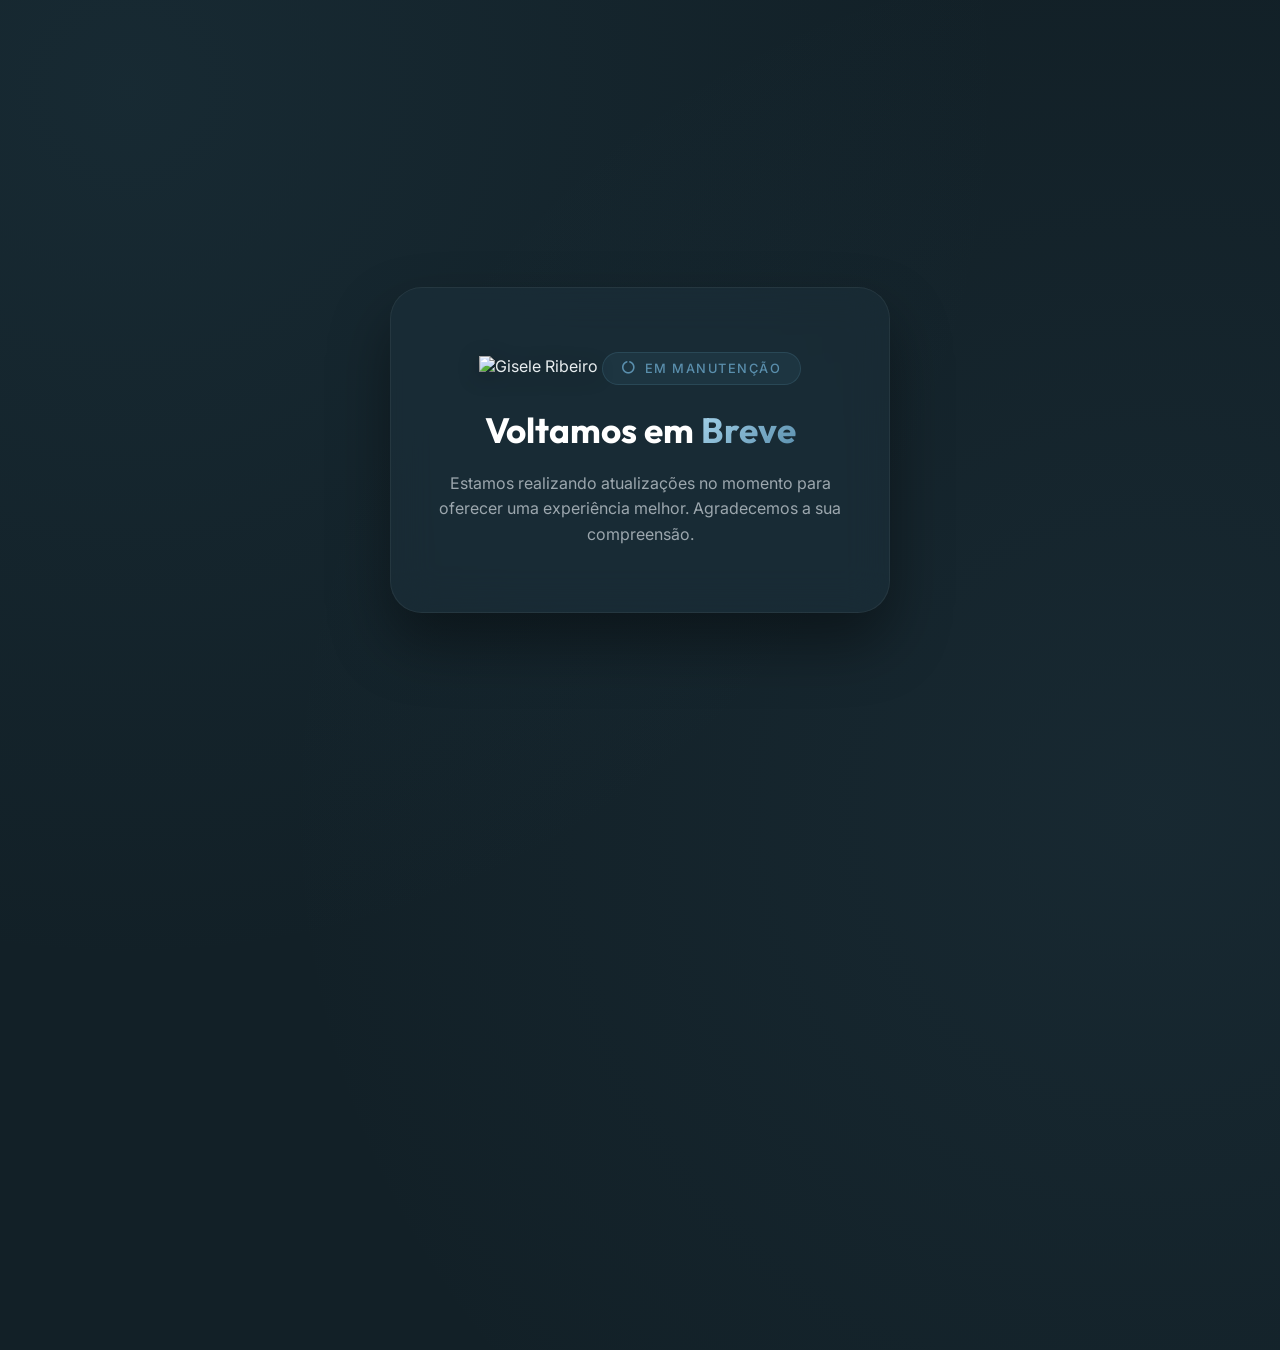
==== commit 80135178: "chore: simplificar pagina de manutencao removendo contatos" ====
--- a/index.html
+++ b/index.html
@@ -3,8 +3,8 @@
 <head>
     <meta charset="UTF-8">
     <meta name="viewport" content="width=device-width, initial-scale=1.0">
-    <meta name="description" content="Gisele Ribeiro Saúde e Estética - Site em Manutenção. Voltamos em breve com novidades incríveis. Entre em contato pelo WhatsApp para agendamentos.">
-    <title>Voltamos em Breve | Gisele Ribeiro Saúde e Estética</title>
+    <meta name="description" content="Gisele Ribeiro Saúde e Estética - Site em Manutenção. Voltamos em breve.">
+    <title>Manutenção | Gisele Ribeiro Saúde e Estética</title>
     
     <!-- Favicon -->
     <link rel="icon" type="image/webp" href="https://i.ibb.co/fGSXRLW4/Giselr-Besf-nw.webp">
@@ -25,7 +25,6 @@
             --bg-dark: #122027;
             --text-light: #E8EDEF;
             --text-muted: #9CA7AE;
-            --accent: #E8EDEF;
             --font-heading: 'Outfit', sans-serif;
             --font-body: 'Inter', sans-serif;
         }
@@ -56,8 +55,8 @@
             left: -50%;
             width: 200%;
             height: 200%;
-            background: radial-gradient(circle at 30% 30%, rgba(62, 113, 136, 0.15) 0%, transparent 40%),
-                        radial-gradient(circle at 70% 70%, rgba(90, 143, 173, 0.12) 0%, transparent 40%);
+            background: radial-gradient(circle at 30% 30%, rgba(62, 113, 136, 0.12) 0%, transparent 40%),
+                        radial-gradient(circle at 70% 70%, rgba(90, 143, 173, 0.08) 0%, transparent 40%);
             animation: rotateBg 40s linear infinite;
             z-index: 1;
         }
@@ -69,13 +68,13 @@
 
         .maintenance-container {
             width: 90%;
-            max-width: 550px;
+            max-width: 500px;
             background: rgba(31, 54, 66, 0.4);
             backdrop-filter: blur(20px);
             -webkit-backdrop-filter: blur(20px);
-            border: 1px solid rgba(255, 255, 255, 0.08);
+            border: 1px solid rgba(255, 255, 255, 0.06);
             border-radius: 32px;
-            padding: 3.5rem 2.5rem;
+            padding: 4rem 3rem;
             text-align: center;
             box-shadow: 0 30px 60px rgba(0, 0, 0, 0.4);
             position: relative;
@@ -99,26 +98,20 @@
             width: auto;
             margin-bottom: 2rem;
             filter: drop-shadow(0 4px 10px rgba(0,0,0,0.3));
-            animation: pulseLogo 3s ease-in-out infinite;
-        }
-
-        @keyframes pulseLogo {
-            0%, 100% { transform: scale(1); }
-            50% { transform: scale(1.03); }
         }
 
         .badge {
             display: inline-flex;
             align-items: center;
             gap: 0.5rem;
-            background: rgba(62, 113, 136, 0.2);
-            border: 1px solid rgba(90, 143, 173, 0.3);
+            background: rgba(62, 113, 136, 0.15);
+            border: 1px solid rgba(90, 143, 173, 0.2);
             color: var(--primary-blue-light);
             padding: 0.5rem 1.2rem;
             border-radius: 50px;
-            font-size: 0.85rem;
+            font-size: 0.8rem;
             font-weight: 500;
-            letter-spacing: 1px;
+            letter-spacing: 1.5px;
             text-transform: uppercase;
             margin-bottom: 1.5rem;
         }
@@ -137,7 +130,7 @@
             font-weight: 700;
             line-height: 1.2;
             color: #ffffff;
-            margin-bottom: 1rem;
+            margin-bottom: 1.2rem;
         }
 
         .highlight {
@@ -151,56 +144,12 @@
             font-size: 1rem;
             color: var(--text-muted);
             line-height: 1.6;
-            margin-bottom: 2.5rem;
-        }
-
-        .btn-whatsapp {
-            display: inline-flex;
-            align-items: center;
-            justify-content: center;
-            gap: 0.8rem;
-            background: #25D366;
-            color: #ffffff;
-            font-family: var(--font-heading);
-            font-size: 1.1rem;
-            font-weight: 600;
-            padding: 1.1rem 2.2rem;
-            border-radius: 50px;
-            text-decoration: none;
-            width: 100%;
-            transition: all 0.3s ease;
-            box-shadow: 0 10px 25px rgba(37, 211, 102, 0.3);
-        }
-
-        .btn-whatsapp:hover {
-            background: #20ba5a;
-            transform: translateY(-3px);
-            box-shadow: 0 15px 30px rgba(37, 211, 102, 0.4);
-        }
-
-        .social-links {
-            display: flex;
-            justify-content: center;
-            gap: 1.5rem;
-            margin-top: 2.5rem;
-            padding-top: 2rem;
-            border-top: 1px solid rgba(255, 255, 255, 0.08);
-        }
-
-        .social-icon {
-            color: var(--text-muted);
-            font-size: 1.3rem;
-            transition: all 0.3s ease;
-        }
-
-        .social-icon:hover {
-            color: #ffffff;
-            transform: translateY(-3px);
+            margin-bottom: 0;
         }
 
         @media (max-width: 480px) {
             .maintenance-container {
-                padding: 2.5rem 1.5rem;
+                padding: 3rem 1.5rem;
             }
             h1 {
                 font-size: 1.8rem;
@@ -219,34 +168,14 @@
         
         <!-- Status Badge -->
         <div class="badge">
-            <i class="fa-solid fa-circle-notch"></i> Em Atualização
+            <i class="fa-solid fa-circle-notch"></i> Em Manutenção
         </div>
         
         <!-- Heading -->
-        <h1>Preparando <span class="highlight">Novidades</span></h1>
+        <h1>Voltamos em <span class="highlight">Breve</span></h1>
         
         <!-- Text -->
-        <p>Estamos realizando melhorias em nosso site para oferecer a você uma experiência digital ainda mais completa e agradável. Nossos atendimentos e agendamentos continuam normalmente.</p>
-        
-        <!-- CTA Button -->
-        <a href="https://wa.me/5562996547768?text=Olá! Gostaria de mais informações sobre os tratamentos e agendamentos da Gisele Ribeiro." 
-           target="_blank" 
-           class="btn-whatsapp">
-            <i class="fa-brands fa-whatsapp"></i> Agendar pelo WhatsApp
-        </a>
-        
-        <!-- Social Media Links -->
-        <div class="social-links">
-            <a href="https://www.instagram.com/giseleribeiro.esteticacomsaude/" target="_blank" class="social-icon" aria-label="Instagram">
-                <i class="fa-brands fa-instagram"></i>
-            </a>
-            <a href="https://www.facebook.com/gisele.ribeirodeoliveira.9/" target="_blank" class="social-icon" aria-label="Facebook">
-                <i class="fa-brands fa-facebook-f"></i>
-            </a>
-            <a href="links.html" class="social-icon" aria-label="Canais de Acesso">
-                <i class="fa-solid fa-link"></i>
-            </a>
-        </div>
+        <p>Estamos realizando atualizações no momento para oferecer uma experiência melhor. Agradecemos a sua compreensão.</p>
     </div>
 
 </body>
